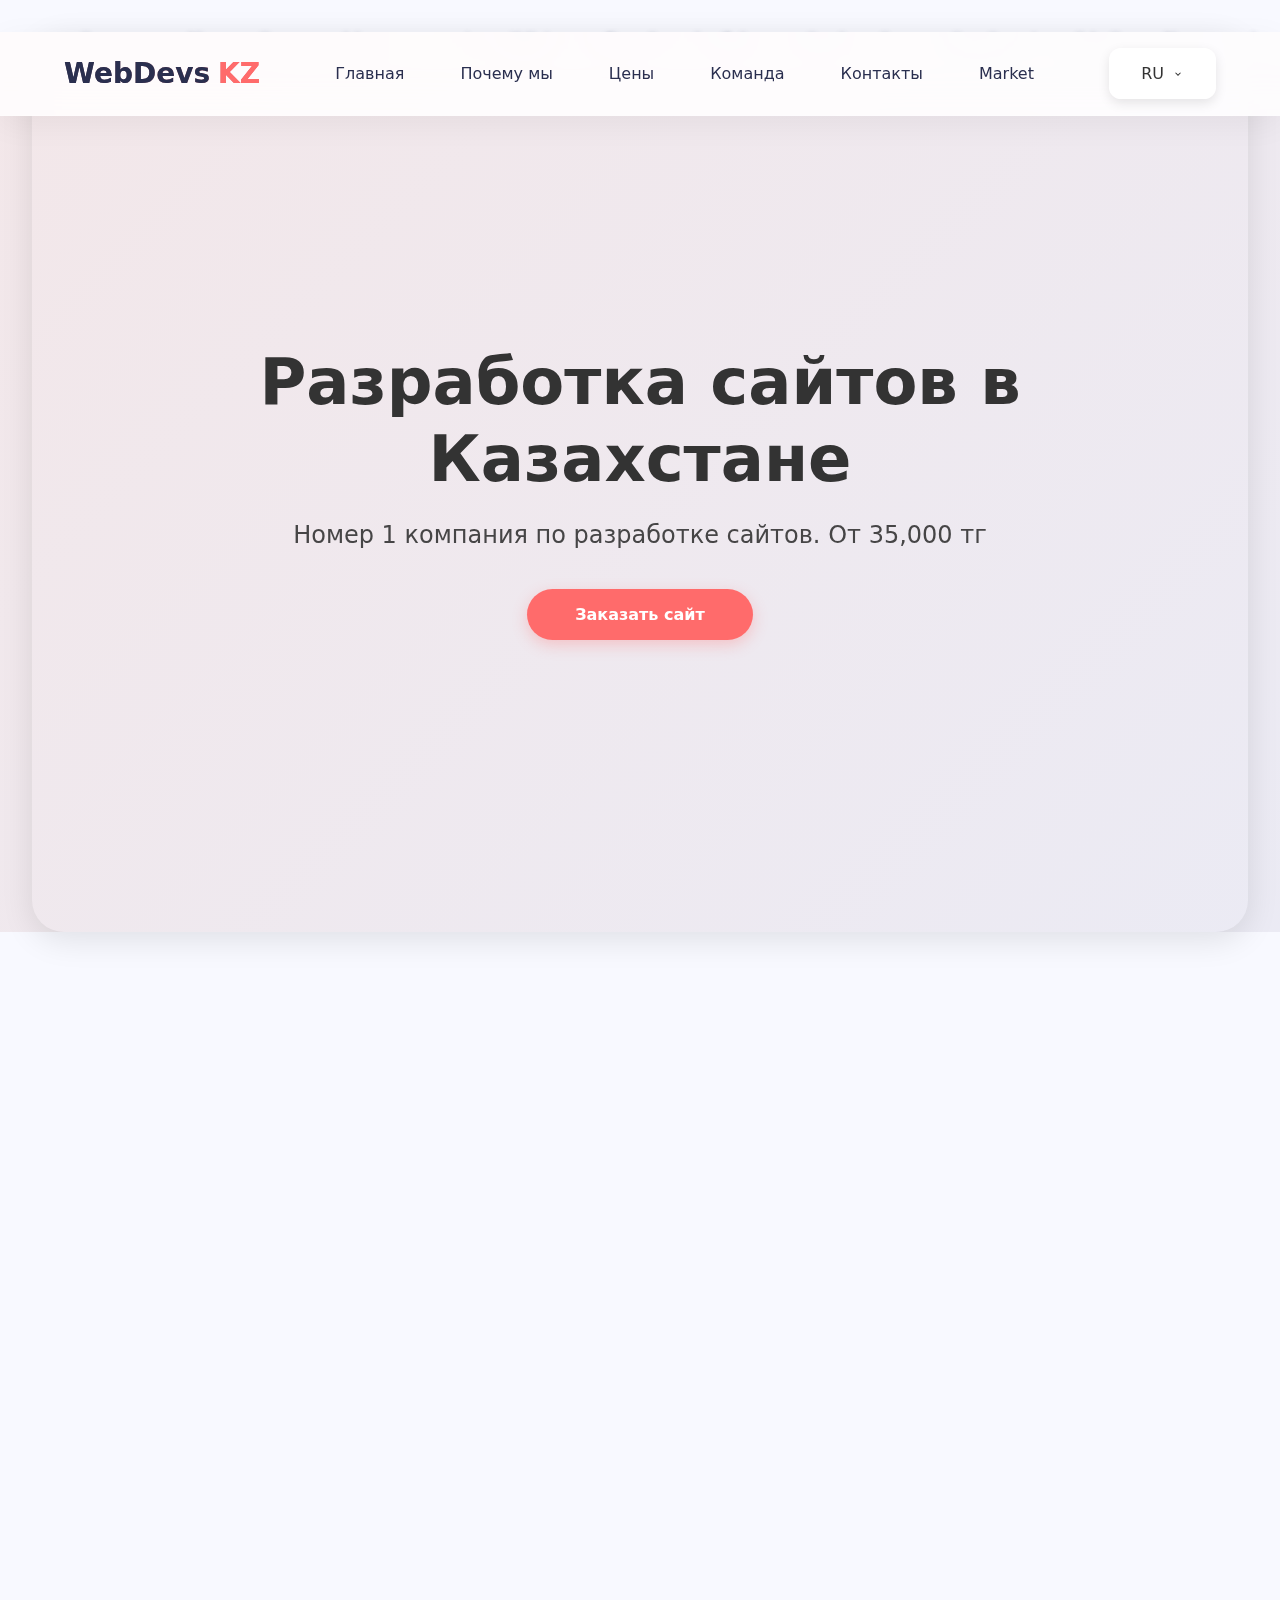
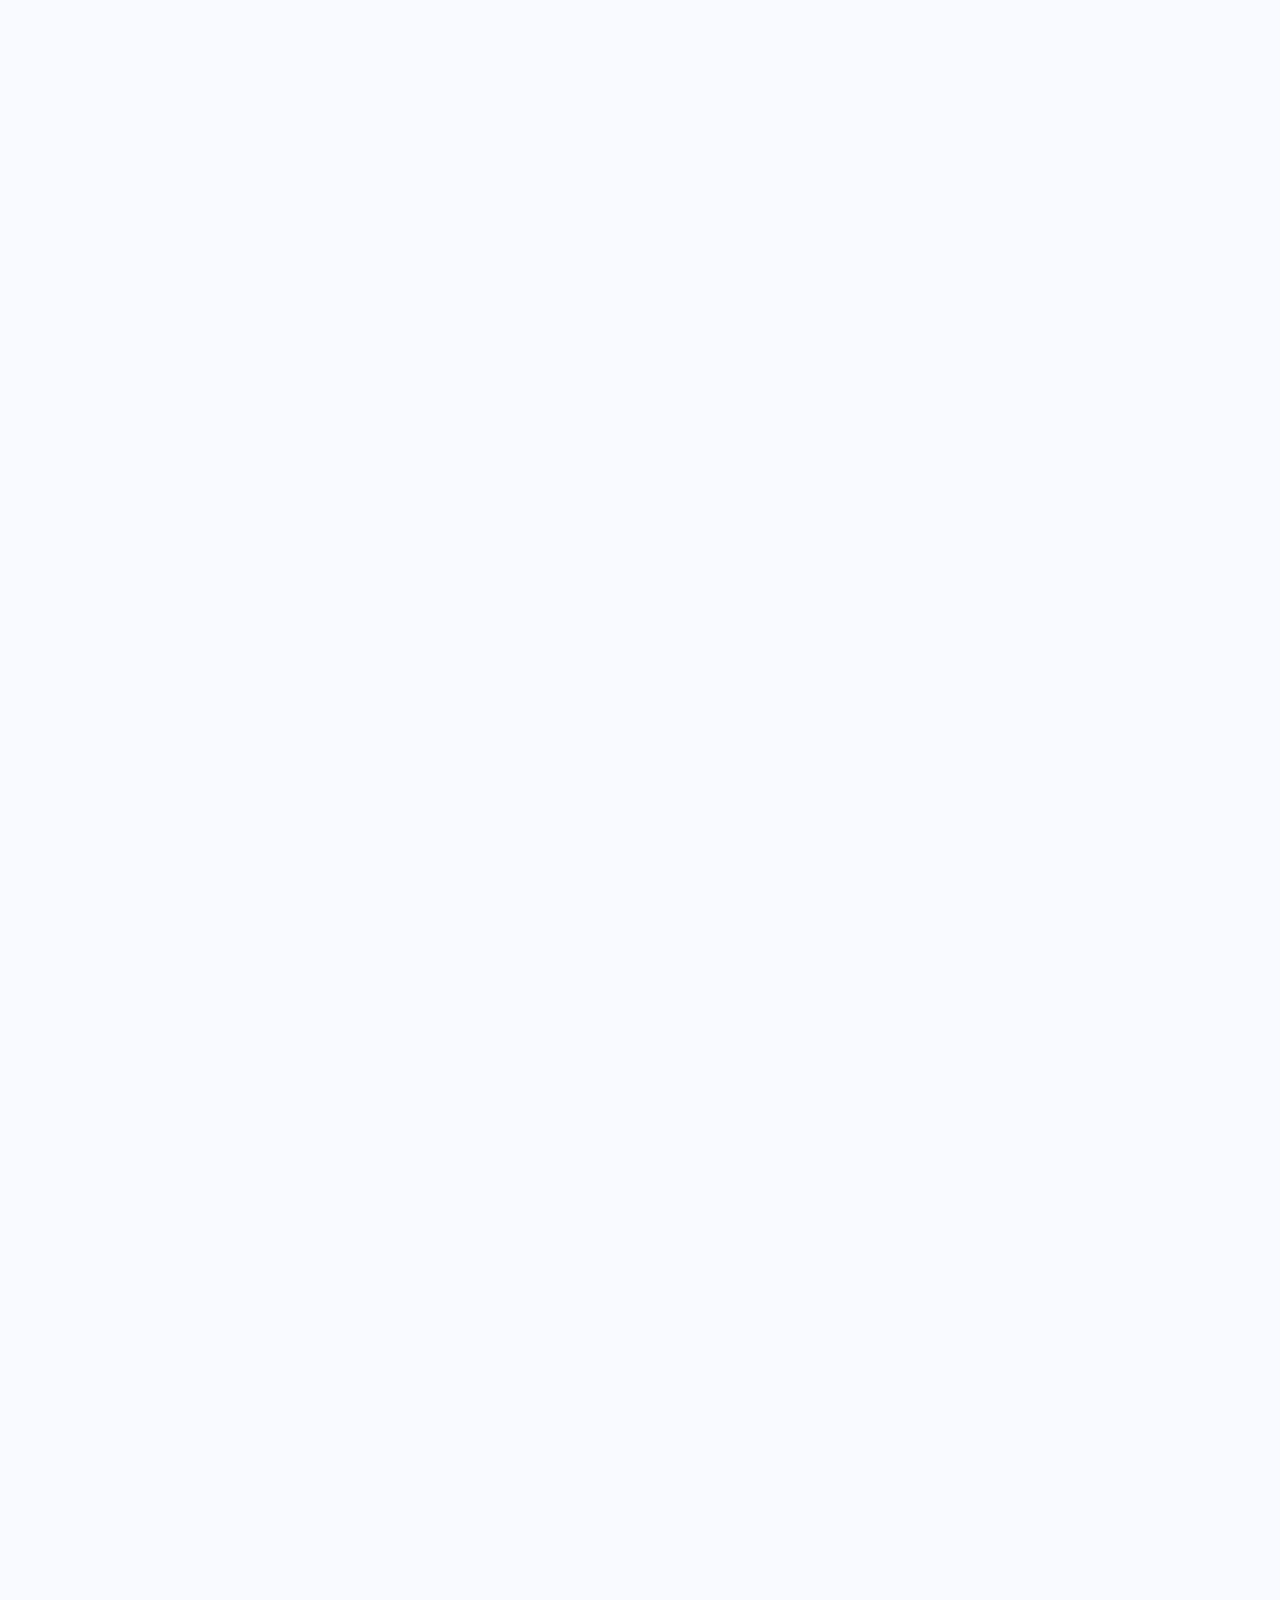
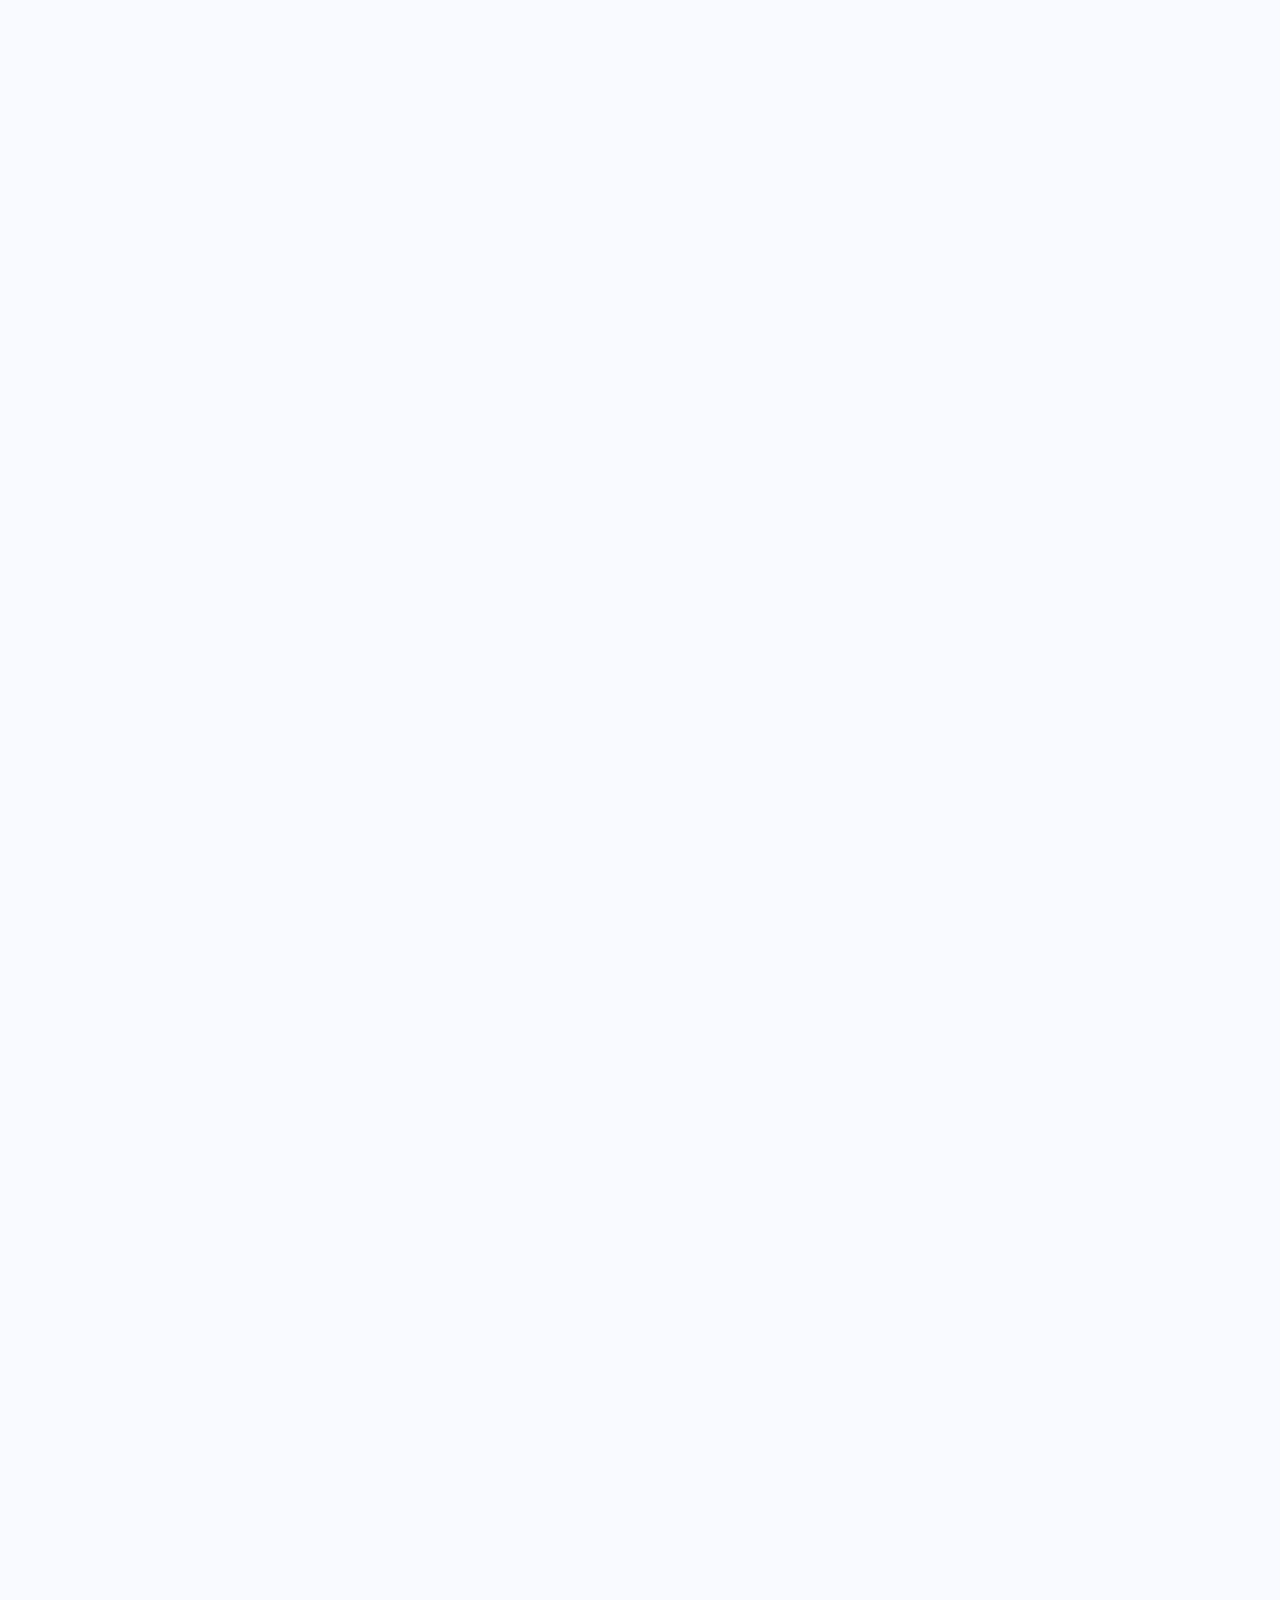
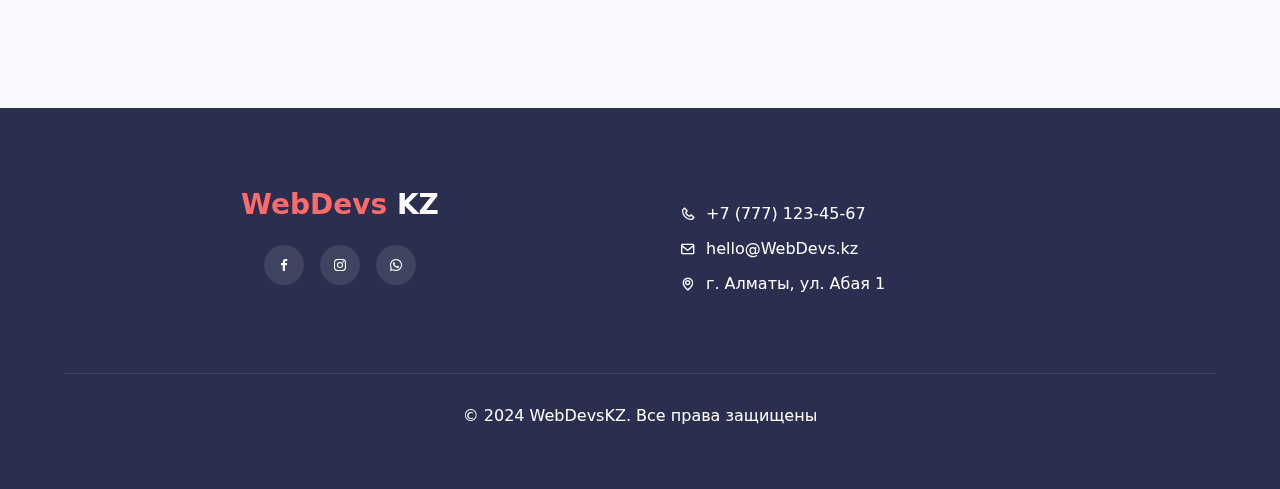
==== index.html @ 42f9b3e0 "lol" ====
<!DOCTYPE html>
<html lang="ru" data-lang="ru">
<head>
    <meta charset="UTF-8">
    <meta name="viewport" content="width=device-width, initial-scale=1.0">
    <title>WebDevs KZ - Professional Website Development</title>
    <link rel="stylesheet" href="https://unpkg.com/swiper@8/swiper-bundle.min.css">
    <link href="https://unpkg.com/boxicons@2.1.4/css/boxicons.min.css" rel="stylesheet">
    <link rel="stylesheet" href="style.css">
</head>

<body>
    <div class="gradient-bg"></div>
    <div class="particles"></div>

    <header class="header">
        <div class="logo">WebDevs<span>KZ</span></div>
        <nav class="nav">
            <a href="#main" data-translate="nav.home">Главная</a>
            <a href="#why" data-translate="nav.why">Почему мы</a>
            <a href="#prices" data-translate="nav.prices">Цены</a>
            <a href="#team" data-translate="nav.team">Команда</a>
            <a href="#contacts" data-translate="nav.contacts">Контакты</a>
            <a href="market.html" data-translate="nav.contacts">Market</a>
        </nav>
       <div class="lang-switcher">
    <div class="lang-current">
        <span>RU</span>
        <i class='bx bx-chevron-down'></i>
    </div>
    <div class="lang-options">
        <div class="lang-option" data-lang="ru">Русский</div>
        <div class="lang-option" data-lang="kz">Қазақша</div>
        <div class="lang-option" data-lang="en">English</div>
    </div>
</div>
        
        <button class="menu-toggle">
            <span></span>
            <span></span>
            <span></span>
        </button>
    </header>

    <section class="hero" id="main">
        <div class="hero-content">
            <h1 class="hero-title" data-translate="hero.title">Разработка сайтов в Казахстане</h1>
            <p class="hero-subtitle" data-translate="hero.subtitle">Номер 1 компания по разработке сайтов. От 35,000 тг</p>
            <a href="#form" class="cta-button" data-translate="hero.cta">Заказать сайт</a>
        </div>
    </section>

    <section id="why">
        <h2 class="section-title" data-translate="why.title">Почему мы?</h2>
        <div class="benefits-grid">
            <div class="benefit-card">
                <i class='bx bx-money benefit-icon'></i>
                <h3 data-translate="why.1.title">Единовременная оплата</h3>
                <p data-translate="why.1.text">Никаких скрытых платежей</p>
            </div>
            <div class="benefit-card">
                <i class='bx bx-shield-quarter benefit-icon'></i>
                <h3 data-translate="why.2.title">Гарантия качества</h3>
                <p data-translate="why.2.text">Доводим проекты до идеала</p>
            </div>
            <div class="benefit-card">
                <i class='bx bx-support benefit-icon'></i>
                <h3 data-translate="why.3.title">Поддержка 24/7</h3>
                <p data-translate="why.3.text">Всегда на связи</p>
            </div>
            <div class="benefit-card">
                <i class='bx bx-group benefit-icon'></i>
                <h3 data-translate="why.4.title">Профессиональная команда</h3>
                <p data-translate="why.4.text">Опыт более 5 лет</p>
            </div>
        </div>
    </section>

    <section id="prices">
        <h2 class="section-title" data-translate="prices.title">Наши пакеты</h2>
        <div class="packages-grid">
            <div class="package-card">
                <h3 data-translate="prices.1.title">Лендинг</h3>
                <div class="price-tag" data-translate="prices.1.price">от 35,000 тг</div>
                <p data-translate="prices.1.desc">Стильный одностраничный сайт</p>
            </div>
            <div class="package-card">
                <h3 data-translate="prices.2.title">Интернет-магазин</h3>
                <div class="price-tag" data-translate="prices.2.price">от 50,000 тг</div>
                <p data-translate="prices.2.desc">Полный функционал для продаж</p>
            </div>
            <div class="package-card">
                <h3 data-translate="prices.3.title">Эл. пригласительные</h3>
                <div class="price-tag" data-translate="prices.3.price">от 35,000 тг</div>
                <p data-translate="prices.3.desc">Современные интерактивные решения</p>
            </div>
        </div>
    </section>

    <section id="team">
        <h2 class="section-title" data-translate="team.title">Наша команда</h2>
        <div class="team-grid">
            <div class="team-member">
                <div class="member-photo">
                    <img src="img/Ереке.jpg" alt="Team member">
                </div>
                <h3 data-translate="team.1.name">Ерасыл Аманулы</h3>
                <p data-translate="team.1.role">Lead Developer</p>
            </div>
            <div class="team-member">
                <div class="member-photo">
                    <img src="img/Арсен.jpeg" alt="Team member">
                </div>
                <h3 data-translate="team.2.name">Арсен Саден</h3>
                <p data-translate="team.2.role">UX/UI Designer</p>
            </div>
            <div class="team-member">
                <div class="member-photo">
                    <img src="img/Асеке.jpg" alt="Team member">
                </div>
                <h3 data-translate="team.3.name">Асаналихан Мамыров</h3>
                <p data-translate="team.3.role">Project Manager</p>
            </div>
        </div>
    </section>

    <section id="process">
        <h2 class="section-title" data-translate="process.title">Как мы работаем</h2>
        <div class="process-steps">
            <div class="step-card">
                <div class="step-number">1</div>
                <h3 data-translate="process.1.title">Заявка</h3>
                <p data-translate="process.1.text">Оставьте заявку на сайте</p>
            </div>
            <div class="step-card">
                <div class="step-number">2</div>
                <h3 data-translate="process.2.title">Обсуждение</h3>
                <p data-translate="process.2.text">Персонализированный подход</p>
            </div>
            <div class="step-card">
                <div class="step-number">3</div>
                <h3 data-translate="process.3.title">Разработка</h3>
                <p data-translate="process.3.text">Создание сайта под ключ</p>
            </div>
            <div class="step-card">
                <div class="step-number">4</div>
                <h3 data-translate="process.4.title">Поддержка</h3>
                <p data-translate="process.4.text">Сопровождение проекта</p>
            </div>
        </div>
    </section>

    <section id="reviews">
        <h2 class="section-title" data-translate="reviews.title">Отзывы клиентов</h2>
        <div class="swiper reviews-slider">
            <div class="swiper-wrapper">
                <div class="swiper-slide">
                    <div class="review-card">
                        <p data-translate="reviews.1.text">Лучшие разработчики в Казахстане! Сделали сайт быстро и качественно.</p>
                        <div class="review-author">
                            <div class="review-photo"></div>
                            <div>
                                <h4 data-translate="reviews.1.name">Аслан Жумабаев</h4>
                                <p data-translate="reviews.1.company">ТОО "SmartTech"</p>
                            </div>
                        </div>
                    </div>
                </div>
                <div class="swiper-slide">
                    <div class="review-card">
                        <p data-translate="reviews.2.text">Профессиональный подход и внимание к деталям. Рекомендую!</p>
                        <div class="review-author">
                            <div class="review-photo"></div>
                            <div>
                                <h4 data-translate="reviews.2.name">Алия Каримова</h4>
                                <p data-translate="reviews.2.company">Магазин "FashionStar"</p>
                            </div>
                        </div>
                    </div>
                </div>
            </div>
            <div class="swiper-pagination"></div>
        </div>
    </section>

    <section id="form">
        <div class="contact-form">
            <h2 class="section-title" data-translate="form.title">Оставить заявку</h2>
            <form id="order-form">
                <div class="form-group">
                    <input type="text" placeholder="Имя" data-translate-placeholder="form.name" required>
                </div>
                <div class="form-group">
                    <input type="tel" placeholder="Телефон" data-translate-placeholder="form.phone" required>
                </div>
                <div class="form-group">
                    <select required data-translate-placeholder="form.service">
                        <option value="" disabled selected data-translate="form.select">Выберите услугу</option>
                        <option data-translate="prices.1.title">Лендинг</option>
                        <option data-translate="prices.2.title">Интернет-магазин</option>
                        <option data-translate="prices.3.title">Эл. пригласительные</option>
                    </select>
                </div>
                <button type="submit" class="cta-button" style="margin: 0 auto;" data-translate="form.submit">Отправить</button>
            </form>
        </div>
    </section>

    <footer id="contacts">
        <div class="footer-container">
            <div class="footer-column">
                <div class="footer-logo">
                    <span>WebDevs </span>KZ
                </div>
                <div class="footer-social">
                    <a href="#" class="social-link">
                        <i class='bx bxl-facebook'></i>
                    </a>
                    <a href="#" class="social-link">
                        <i class='bx bxl-instagram'></i>
                    </a>
                    <a href="https://wa.me/77055229366" class="social-link">
                        <i class='bx bxl-whatsapp'></i>
                    </a>
                </div>
            </div>
    
            <div class="footer-column">
                <div class="contact-info">
                    <p><i class='bx bx-phone'></i>+7 (777) 123-45-67</p>
                    <p><i class='bx bx-envelope'></i>hello@WebDevs.kz</p>
                    <p><i class='bx bx-map'></i>г. Алматы, ул. Абая 1</p>
                </div>
            </div>
    
            
        </div>
    
        <div class="footer-bottom">
            <p data-translate="footer.rights">© 2024 WebDevsKZ. Все права защищены</p>
        </div>
    </footer>

    <script src="https://unpkg.com/swiper@8/swiper-bundle.min.js"></script>
    <script src="https://cdnjs.cloudflare.com/ajax/libs/gsap/3.10.4/gsap.min.js"></script>
    <script src="script.js"></script>
</body>
</html>
---- style.css ----
:root {
    --primary: #2A2F4F;
    --accent: #FF6B6B;
    --text: #333;
    --transition: all 0.4s cubic-bezier(0.23, 1, 0.32, 1);
    --section-bg: rgba(249, 249, 255, 0.97);
    scroll-behavior: smooth;
}

* {
    box-sizing: border-box;
    margin: 0;
    padding: 0;
}

body {
    font-family: 'Inter', system-ui, -apple-system, sans-serif;
    color: var(--text);
    overflow-x: hidden;
    background: #f8f9ff;
    position: relative;
}

.gradient-bg {
    position: fixed;
    width: 100vw;
    height: 100vh;
    z-index: -2;
    background: linear-gradient(-45deg, #f3e7e9, #e3eeff, #f3e7e9);
    background-size: 400% 400%;
    animation: gradientFlow 15s ease infinite;
}

@keyframes gradientFlow {
    0% { background-position: 0% 50%; }
    50% { background-position: 100% 50%; }
    100% { background-position: 0% 50%; }
}

.particles {
    position: fixed;
    width: 100%;
    height: 100%;
    z-index: -1;
    pointer-events: none;
}

.particle {
    position: absolute;
    background: rgba(42,47,79,0.1);
    border-radius: 50%;
    animation: particleFloat linear infinite;
    filter: blur(2px);
}

@keyframes particleFloat {
    from { transform: translateY(100vh) rotate(0deg); }
    to { transform: translateY(-100vh) rotate(360deg); }
}

.header {
    position: fixed;
    width: 100%;
    padding: 1rem 5%;
    background: rgba(255, 255, 255, 0.85);
    backdrop-filter: blur(20px) saturate(180%);
    display: flex;
    justify-content: space-between;
    align-items: center;
    z-index: 1000;
    transition: all 0.4s cubic-bezier(0.16, 1, 0.3, 1);
    border-bottom: 1px solid rgba(255, 255, 255, 0.2);
    box-shadow: 0 8px 32px rgba(0, 0, 0, 0.05);
}

/* Эффект при скролле */
.header.scrolled {
    background: rgba(255, 255, 255, 0.95);
    backdrop-filter: blur(30px) saturate(200%);
    padding: 0.8rem 5%;
    box-shadow: 0 4px 20px rgba(0, 0, 0, 0.08);
}

/* Логотип с градиентом и анимацией */
.logo {
    font-size: 1.75rem;
    font-weight: 800;
    background: linear-gradient(45deg, #2A2F4F, #FF6B6B);
    -webkit-background-clip: text;
    background-clip: text;
    color: transparent;
    position: relative;
    transition: transform 0.3s ease;
}

.logo::after {
    content: '';
    position: absolute;
    bottom: -5px;
    left: 0;
    width: 0;
    height: 2px;
    background: #FF6B6B;
    transition: width 0.3s ease;
}

.logo:hover {
    transform: translateX(5px);
}

.logo:hover::after {
    width: 100%;
}

/* Навигация с современными hover-эффектами */
.nav {
    display: flex;
    gap: 2.5rem;
}

.nav a {
    color: var(--primary);
    text-decoration: none;
    position: relative;
    padding: 0.5rem 0;
    font-weight: 500;
    transition: all 0.3s cubic-bezier(0.4, 0, 0.2, 1);
}

.nav a::before {
    content: '';
    position: absolute;
    bottom: 0;
    left: 0;
    width: 0;
    height: 2px;
    background: #FF6B6B;
    transition: width 0.3s ease;
}

.nav a:hover::before {
    width: 100%;
}

.nav a:hover {
    color: #FF6B6B;
}

/* Адаптивная иконка меню */
.menu-toggle {
    display: none;
    background: none;
    border: none;
    cursor: pointer;
    padding: 12px;
    z-index: 1001;
    transition: transform 0.3s ease;
}

.menu-toggle:hover {
    transform: rotate(90deg);
}

.menu-toggle span {
    display: block;
    width: 28px;
    height: 2px;
    background: var(--primary);
    margin: 6px 0;
    transition: all 0.3s cubic-bezier(0.4, 0, 0.2, 1);
}

/* Анимация иконки при активации */
.menu-toggle.active span:nth-child(1) {
    transform: rotate(45deg) translate(6px, 6px);
    background: #FF6B6B;
}

.menu-toggle.active span:nth-child(2) {
    opacity: 0;
}

.menu-toggle.active span:nth-child(3) {
    transform: rotate(-45deg) translate(6px, -6px);
    background: #FF6B6B;
}

/* Языковой переключатель */
.lang-switcher {
    position: relative;
    background: rgba(255, 255, 255, 0.9);
    border-radius: 16px;
    padding: 8px;
    box-shadow: 0 4px 12px rgba(0, 0, 0, 0.08);
    transition: all 0.3s ease;
}

.lang-switcher:hover {
    box-shadow: 0 6px 16px rgba(0, 0, 0, 0.12);
    transform: translateY(-2px);
}
.logo {
    font-size: 1.75rem;
    font-weight: 800;
    color: var(--primary);
    display: flex;
    align-items: center;
    gap: 0.5rem;
}

.logo span { color: var(--accent); }

.nav {
    display: flex;
    gap: 2.5rem;
    transition: var(--transition);
}

.nav a {
    color: var(--primary);
    text-decoration: none;
    transition: var(--transition);
    font-weight: 500;
    position: relative;
    padding: 0.5rem;
}

.nav a::after {
    content: '';
    position: absolute;
    bottom: 0;
    left: 0;
    width: 0;
    height: 2px;
    background: var(--accent);
    transition: var(--transition);
}

.nav a:hover::after { width: 100%; }

.lang-switcher {
    display: flex;
    gap: 0.25rem;
    background: rgba(255,255,255,0.9);
    padding: 0.25rem;
    border-radius: 12px;
    box-shadow: 0 4px 12px rgba(0,0,0,0.1);
}

.lang-btn {
    padding: 0.75rem 1.25rem;
    border: none;
    border-radius: 8px;
    background: none;
    cursor: pointer;
    transition: var(--transition);
    font-weight: 500;
    color: var(--primary);
    position: relative;
    overflow: hidden;
}

.lang-btn::before {
    content: '';
    position: absolute;
    top: 0;
    left: -100%;
    width: 100%;
    height: 100%;
    background: linear-gradient(90deg, 
        transparent, 
        rgba(42,47,79,0.1), 
        transparent);
    transition: 0.5s;
}

.lang-btn:hover::before {
    left: 100%;
}

.lang-btn.active {
    background: var(--primary);
    color: white;
    box-shadow: 0 4px 12px rgba(42,47,79,0.2);
}

.menu-toggle {
    display: none;
    background: none;
    border: none;
    cursor: pointer;
    padding: 10px;
    z-index: 1001;
}

.menu-toggle span {
    display: block;
    width: 25px;
    height: 2px;
    background: var(--primary);
    margin: 5px 0;
    transition: var(--transition);
    transform-origin: left center;
}

.menu-toggle.active span:nth-child(1) {
    transform: rotate(45deg) translate(2px, -1px);
}

.menu-toggle.active span:nth-child(2) {
    opacity: 0;
}

.menu-toggle.active span:nth-child(3) {
    transform: rotate(-45deg) translate(1px, 0);
}

.hero {
    height: 100vh;
    display: flex;
    align-items: center;
    justify-content: center;
    padding-top: 120px;
    position: relative;
}

.hero-content {
    text-align: center;
    max-width: 900px;
    padding: 0 2rem;
    z-index: 1;
}

.hero-title {
    font-size: 4rem;
    margin-bottom: 1.5rem;
    line-height: 1.2;
    animation: textFloat 3s ease-in-out infinite;
}

@keyframes textFloat {
    0%, 100% { transform: translateY(0); }
    50% { transform: translateY(-10px); }
}

.hero-subtitle {
    font-size: 1.5rem;
    margin-bottom: 2.5rem;
    opacity: 0.9;
}

.cta-button {
    background: var(--accent);
    color: white;
    padding: 1rem 3rem;
    border-radius: 50px;
    text-decoration: none;
    display: inline-block;
    transition: var(--transition);
    font-weight: 600;
    box-shadow: 0 5px 15px rgba(255,107,107,0.3);
    position: relative;
    overflow: hidden;
}

.cta-button::before {
    content: '';
    position: absolute;
    top: 0;
    left: -100%;
    width: 100%;
    height: 100%;
    background: linear-gradient(120deg,
        transparent,
        rgba(255,255,255,0.3),
        transparent);
    transition: 0.5s;
}

.cta-button:hover::before {
    left: 100%;
}

section {
    padding: 6rem 5%;
    margin: 2rem;
    border-radius: 2rem;
    box-shadow: 0 8px 32px rgba(0,0,0,0.1);
    opacity: 0;
    transform: translateY(50px);
    transition: 1s;
}

section.visible {
    opacity: 1;
    transform: translateY(0);
}

.section-title {
    text-align: center;
    font-size: 2.75rem;
    margin-bottom: 4rem;
    color: var(--primary);
    position: relative;
}

.section-title::after {
    content: '';
    position: absolute;
    bottom: -1rem;
    left: 50%;
    transform: translateX(-50%);
    width: 60px;
    height: 3px;
    background: var(--accent);
}

.benefits-grid {
    display: grid;
    grid-template-columns: repeat(auto-fit, minmax(280px, 1fr));
    gap: 2.5rem;
}

.benefit-card {
    text-align: center;
    padding: 2.5rem;
    border-radius: 1.5rem;
    background: #fff;
    box-shadow: 0 10px 30px rgba(0,0,0,0.05);
    transition: var(--transition);
}

.benefit-card:hover {
    transform: translateY(-10px);
    box-shadow: 0 15px 40px rgba(0,0,0,0.1);
}

.benefit-icon {
    font-size: 3rem;
    color: var(--accent);
    margin-bottom: 1.5rem;
}

.packages-grid {
    display: grid;
    grid-template-columns: repeat(auto-fit, minmax(300px, 1fr));
    gap: 2.5rem;
}

.package-card {
    background: #fff;
    padding: 2.5rem;
    border-radius: 1.5rem;
    box-shadow: 0 10px 30px rgba(0,0,0,0.05);
    transition: var(--transition);
    text-align: center;
}

.package-card:hover { 
    transform: translateY(-10px);
    box-shadow: 0 15px 40px rgba(0,0,0,0.1);
}

.price-tag {
    font-size: 2rem;
    color: var(--accent);
    margin: 1rem 0;
    font-weight: 700;
}

.team-grid {
    display: grid;
    grid-template-columns: repeat(auto-fit, minmax(250px, 1fr));
    gap: 3rem;
}

.team-member {
    text-align: center;
    background: #fff;
    padding: 2rem;
    border-radius: 1.5rem;
    box-shadow: 0 10px 30px rgba(0,0,0,0.05);
    transition: var(--transition);
}

.team-member:hover {
    transform: translateY(-5px);
}

.member-photo {
    width: 160px;
    height: 160px;
    border-radius: 50%;
    background: #eee;
    margin: 0 auto 1.5rem;
    overflow: hidden;
    position: relative;
}

.member-photo img {
    width: 100%;
    height: 100%;
    object-fit: cover;
    transition: var(--transition);
}

.member-photo:hover img {
    transform: scale(1.1);
}

.process-steps {
    display: flex;
    justify-content: center;
    gap: 4rem;
    flex-wrap: wrap;
}

.step-card {
    text-align: center;
    max-width: 220px;
    padding: 2rem;
    position: relative;
}

.step-number {
    width: 50px;
    height: 50px;
    background: var(--accent);
    color: white;
    border-radius: 50%;
    display: flex;
    align-items: center;
    justify-content: center;
    font-weight: 700;
    margin: 0 auto 1.5rem;
    transition: var(--transition);
}

.step-card:hover .step-number {
    transform: rotate(360deg) scale(1.1);
}

.reviews-slider {
    padding: 2rem 0 4rem;
}

.review-card {
    background: #fff;
    padding: 2.5rem;
    border-radius: 1.5rem;
    box-shadow: 0 10px 30px rgba(0,0,0,0.05);
    margin: 1rem;
    position: relative;
}

.review-author {
    display: flex;
    align-items: center;
    margin-top: 1.5rem;
}

.review-photo {
    width: 50px;
    height: 50px;
    border-radius: 50%;
    margin-right: 1rem;
}

.contact-form {
    max-width: 700px;
    margin: 0 auto;
    background: #fff;
    padding: 3rem;
    border-radius: 1.5rem;
    box-shadow: 0 10px 30px rgba(0,0,0,0.05);
}

.form-group { 
    margin-bottom: 2rem;
    position: relative;
}

input, select {
    width: 100%;
    padding: 1rem;
    border: 2px solid #eee;
    border-radius: 12px;
    transition: var(--transition);
    background: rgba(255,255,255,0.9);
}

input:focus, select:focus {
    border-color: var(--accent);
    outline: none;
    box-shadow: 0 0 10px rgba(255,107,107,0.2);
}

footer {
    background: var(--primary);
    color: white;
    padding: 4rem 5%;
    text-align: center;
}

.footer-content {
    max-width: 1200px;
    margin: 0 auto;
    display: grid;
    grid-template-columns: repeat(auto-fit, minmax(250px, 1fr));
    gap: 2rem;
}

.social-links {
    display: flex;
    justify-content: center;
    gap: 1.5rem;
    margin: 2rem 0;
}

.social-links a {
    color: white;
    font-size: 1.5rem;
    transition: var(--transition);
    padding: 0.5rem;
    border-radius: 50%;
    width: 40px;
    height: 40px;
    display: flex;
    align-items: center;
    justify-content: center;
}

.social-links a:hover {
    background: rgba(255,255,255,0.1);
    transform: translateY(-3px);
}

@media (max-width: 992px) {
    .nav {
        position: fixed;
        top: 70px;
        right: -100%;
        width: 100%;
        max-width: 300px;
        height: calc(100vh - 70px);
        background: rgba(255,255,255,0.98);
        backdrop-filter: blur(10px);
        flex-direction: column;
        padding: 2rem;
        box-shadow: -5px 0 15px rgba(0,0,0,0.1);
        overflow-y: auto;
    }

    .nav.active { right: 0; }

    .nav a {
        padding: 1rem;
        border-radius: 8px;
    }

    .nav a:hover { background: rgba(42,47,79,0.05); }

    .menu-toggle { display: block; }

    .lang-switcher {
        margin-left: auto;
        margin-right: 15px;
    }
}

@media (max-width: 768px) {
    .hero-title { font-size: 2.5rem; }
    .section-title { font-size: 2rem; }
    section {
        margin: 1rem;
        padding: 4rem 5%;
    }
}

@media (max-width: 576px) {
    .hero-title { font-size: 2rem; }
    .hero-subtitle { font-size: 1.1rem; }
    .cta-button { padding: 0.8rem 2rem; }
    .section-title { font-size: 1.75rem; }
    .benefits-grid,
    .packages-grid,
    .team-grid { grid-template-columns: 1fr; }
}
/* Языковой переключатель */
.lang-switcher {
position: relative;
cursor: pointer;
background: rgba(255,255,255,0.9);
border-radius: 15px;
padding: 8px 15px;
transition: var(--transition);
}

.lang-current {
display: flex;
align-items: center;
gap: 8px;
}

.lang-current img {
width: 24px;
height: 16px;
border-radius: 3px;
}

.lang-options {
position: absolute;
top: 120%;
right: 0;
background: white;
border-radius: 12px;
box-shadow: 0 8px 25px rgba(0,0,0,0.1);
opacity: 0;
visibility: hidden;
transition: var(--transition);
}

.lang-switcher:hover .lang-options {
opacity: 1;
visibility: visible;
top: 100%;
}

.lang-option {
padding: 12px 20px;
display: flex;
align-items: center;
gap: 10px;
transition: var(--transition);
}

.lang-option:hover {
background: rgba(42,47,79,0.05);
}

/* Футер */
footer {
background: var(--primary);
color: white;
padding: 4rem 5%;
margin-top: 4rem;
}

.footer-container {
max-width: 1200px;
margin: 0 auto;
display: grid;
grid-template-columns: repeat(auto-fit, minmax(250px, 1fr));
gap: 3rem;
}

.footer-column {
padding: 1rem;
}

.footer-logo {
font-size: 1.75rem;
font-weight: 700;
margin-bottom: 1.5rem;
}

.footer-logo span {
color: var(--accent);
}

.footer-social {
display: flex;
gap: 1rem;
justify-content: center;
}

.social-link {
width: 40px;
height: 40px;
border-radius: 50%;
background: rgba(255,255,255,0.1);
display: flex;
align-items: center;
justify-content: center;
transition: var(--transition);
color: white;
text-decoration: none;
}

.social-link:hover {
background: var(--accent);
transform: translateY(-3px);
}

.footer-menu {
list-style: none;
padding: 0;
}

.footer-menu li {
margin-bottom: 0.8rem;
}

.footer-menu a {
color: rgba(255,255,255,0.8);
text-decoration: none;
transition: var(--transition);
}

.footer-menu a:hover {
color: var(--accent);
padding-left: 8px;
}

.contact-info p {
display: flex;
align-items: center;
gap: 10px;
margin: 1rem 0;
}

.subscribe-form {
display: flex;
gap: 10px;
}

.subscribe-form input {
flex: 1;
padding: 12px;
border-radius: 8px;
border: none;
}

.subscribe-form button {
background: var(--accent);
color: white;
border: none;
padding: 12px 20px;
border-radius: 8px;
cursor: pointer;
transition: var(--transition);
}

.subscribe-form button:hover {
transform: translateY(-2px);
}

.footer-bottom {
text-align: center;
margin-top: 3rem;
padding-top: 2rem;
border-top: 1px solid rgba(255,255,255,0.1);
}

:root {
    --primary: #2A2F4F;
    --accent: #FF6B6B;
    --text: #333;
    --transition: all 0.4s cubic-bezier(0.23, 1, 0.32, 1);
    --section-bg: rgba(249, 249, 255, 0.97);
    scroll-behavior: smooth;
}

/* ... (previous styles remain the same) ... */

/* Обновленный языковой переключатель */
.lang-switcher {
    position: relative;
    cursor: pointer;
    background: rgba(255,255,255,0.9);
    border-radius: 12px;
    transition: var(--transition);
}

.lang-current {
    display: flex;
    align-items: center;
    gap: 8px;
    padding: 8px 16px;
}

.lang-options {
    position: absolute;
    top: 120%;
    right: 0;
    background: white;
    border-radius: 12px;
    box-shadow: 0 8px 25px rgba(0,0,0,0.1);
    opacity: 0;
    visibility: hidden;
    transition: var(--transition);
    min-width: 120px;
}

.lang-switcher:hover .lang-options {
    opacity: 1;
    visibility: visible;
    top: 100%;
}

.lang-btn {
    padding: 10px 16px;
    width: 100%;
    text-align: left;
    background: none;
    border: none;
    cursor: pointer;
    transition: var(--transition);
    display: flex;
    gap: 8px;
    color: var(--primary);
}

.lang-btn:hover {
    background: rgba(42,47,79,0.05);
}

.lang-btn.active {
    background: var(--primary);
    color: white;
}

/* Улучшенный футер */
footer {
    background: var(--primary);
    color: white;
    padding: 4rem 5%;
    margin-top: 4rem;
    position: relative;
}

.footer-container {
    max-width: 1200px;
    margin: 0 auto;
    display: grid;
    grid-template-columns: repeat(auto-fit, minmax(250px, 1fr));
    gap: 3rem;
}

.footer-column {
    padding: 1rem;
}

.footer-logo {
    font-size: 1.75rem;
    font-weight: 700;
    margin-bottom: 1.5rem;
}

.footer-logo span {
    color: var(--accent);
}

.footer-social {
    display: flex;
    gap: 1rem;
    margin-top: 1.5rem;
}

.social-link {
    width: 40px;
    height: 40px;
    border-radius: 50%;
    background: rgba(255,255,255,0.1);
    display: flex;
    align-items: center;
    justify-content: center;
    transition: var(--transition);
    color: white;
    text-decoration: none;
}

.social-link:hover {
    background: var(--accent);
    transform: translateY(-3px);
}

.contact-info p {
    display: flex;
    align-items: center;
    gap: 10px;
    margin: 1rem 0;
}

.footer-bottom {
    text-align: center;
    margin-top: 3rem;
    padding-top: 2rem;
    border-top: 1px solid rgba(255,255,255,0.1);
}

@media (max-width: 768px) {
    .footer-container {
        grid-template-columns: 1fr;
        text-align: center;
    }
    
    .footer-social {
        justify-content: center;
    }
    
    .contact-info p {
        justify-content: center;
    }
}

.lang-switcher {
    position: relative;
    cursor: pointer;
    background: rgba(255,255,255,0.9);
    border-radius: 12px;
    padding: 8px 16px;
    transition: var(--transition);
    z-index: 900;
}

.lang-current {
    display: flex;
    align-items: center;
    gap: 8px;
    font-weight: 500;
}

.lang-options {
    position: absolute;
    top: 120%;
    right: 0;
    background: white;
    border-radius: 12px;
    box-shadow: 0 8px 25px rgba(0,0,0,0.1);
    opacity: 0;
    visibility: hidden;
    transition: var(--transition);
    min-width: 140px;
    padding: 8px 0;
}

.lang-switcher:hover .lang-options {
    opacity: 1;
    visibility: visible;
    top: 100%;
}

.lang-option {
    padding: 10px 16px;
    transition: var(--transition);
    color: var(--primary);
    font-size: 14px;
}

.lang-option:hover {
    background: rgba(42,47,79,0.05);
}

.lang-option.active {
    background: var(--primary);
    color: white;
    pointer-events: none;
}

.bx-chevron-down {
    font-size: 12px;
    transition: transform 0.3s ease;
}

.lang-switcher:hover .bx-chevron-down {
    transform: rotate(180deg);
}


/* В разделе медиа-запросов */
@media (max-width: 992px) {
    .nav {
        position: fixed;
        top: 0;
        left: 0;
        right: 0;
        bottom: 0;
        width: 100%;
        height: 100vh;
        max-width: 100%;
        background: rgba(255,255,255,0.98);
        backdrop-filter: blur(20px);
        flex-direction: column;
        justify-content: center;
        align-items: center;
        padding: 2rem;
        transform: translateX(100%);
        transition: transform 0.3s cubic-bezier(0.4, 0, 0.2, 1);
        z-index: 999;
    }

    .nav.active {
        transform: translateX(0);
    }

    .nav a {
        font-size: 1.5rem;
        padding: 1rem;
        opacity: 0;
        transform: translateY(20px);
        transition: all 0.3s ease;
    }

    .nav.active a {
        opacity: 1;
        transform: translateY(0);
        transition-delay: 0.2s;
    }

    .menu-toggle {
        top: 1.5rem;
        right: 1.5rem;
        z-index: 10000;
    }
}
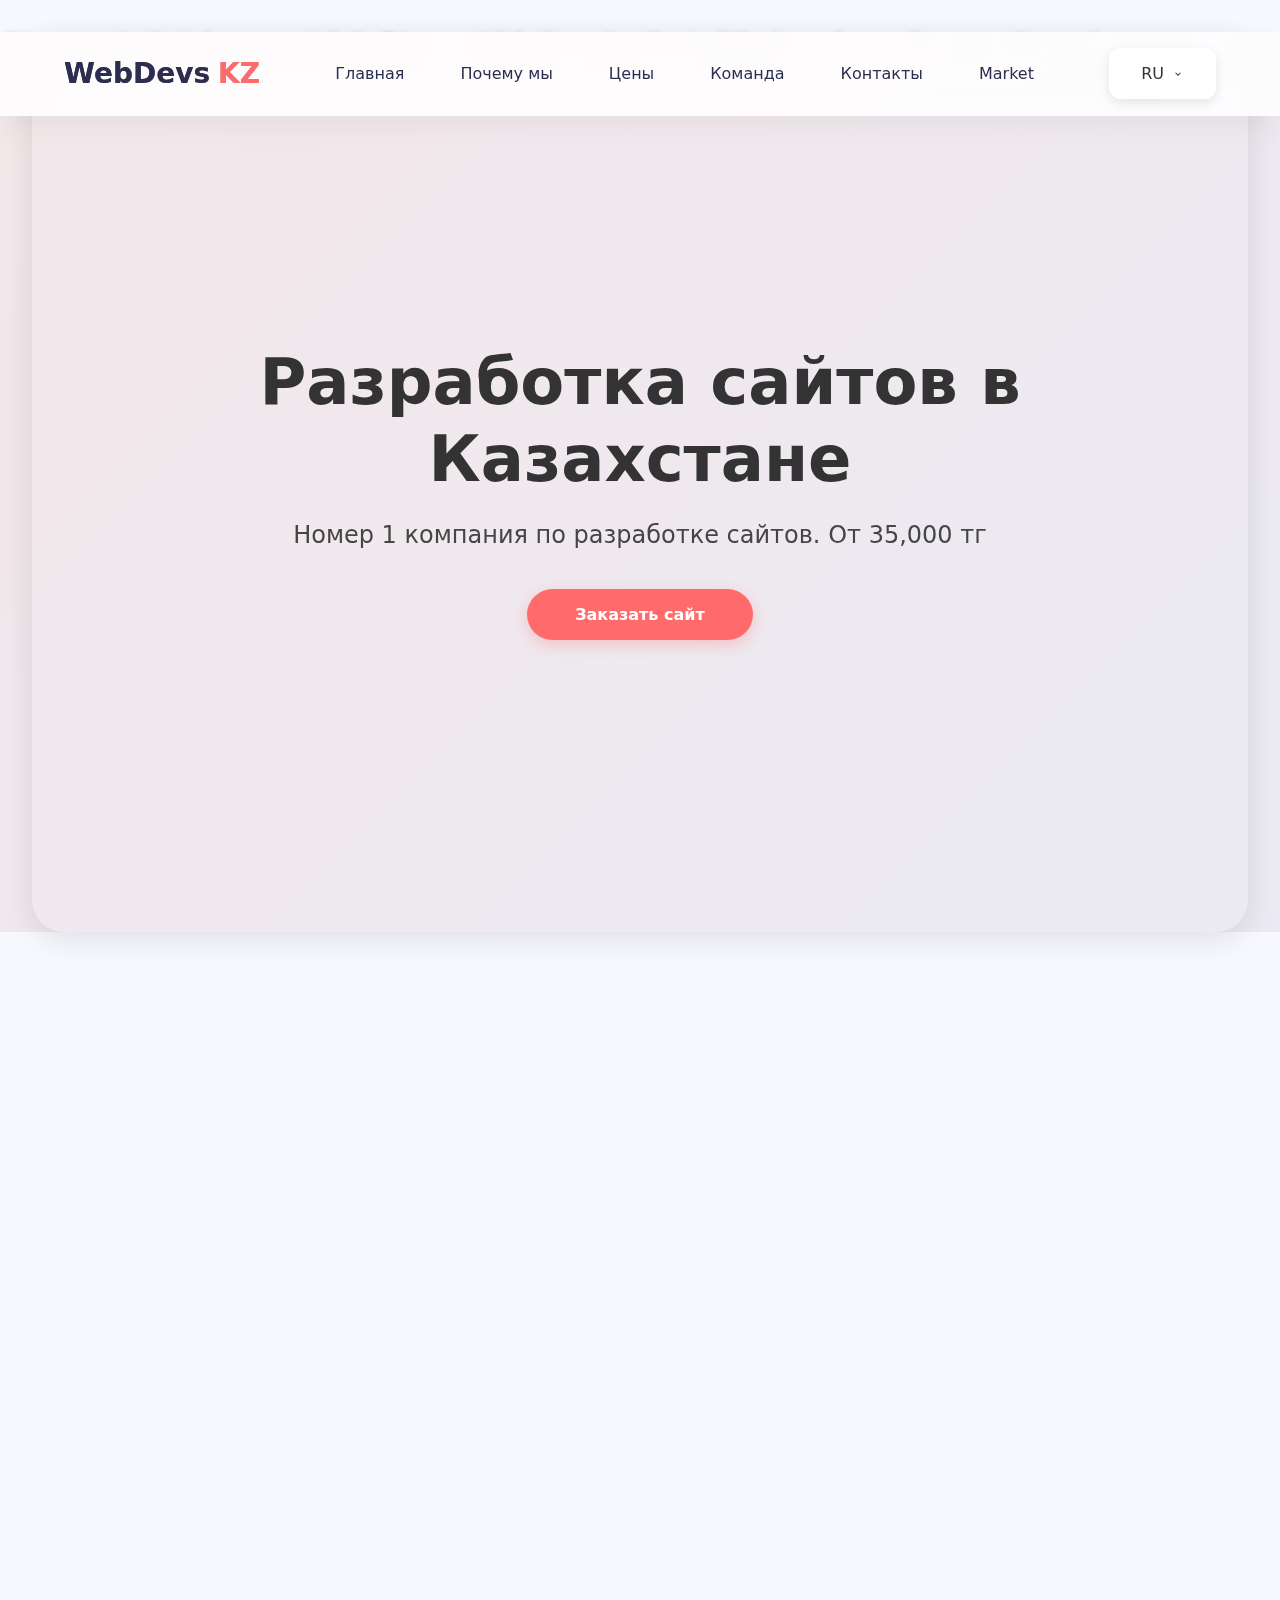
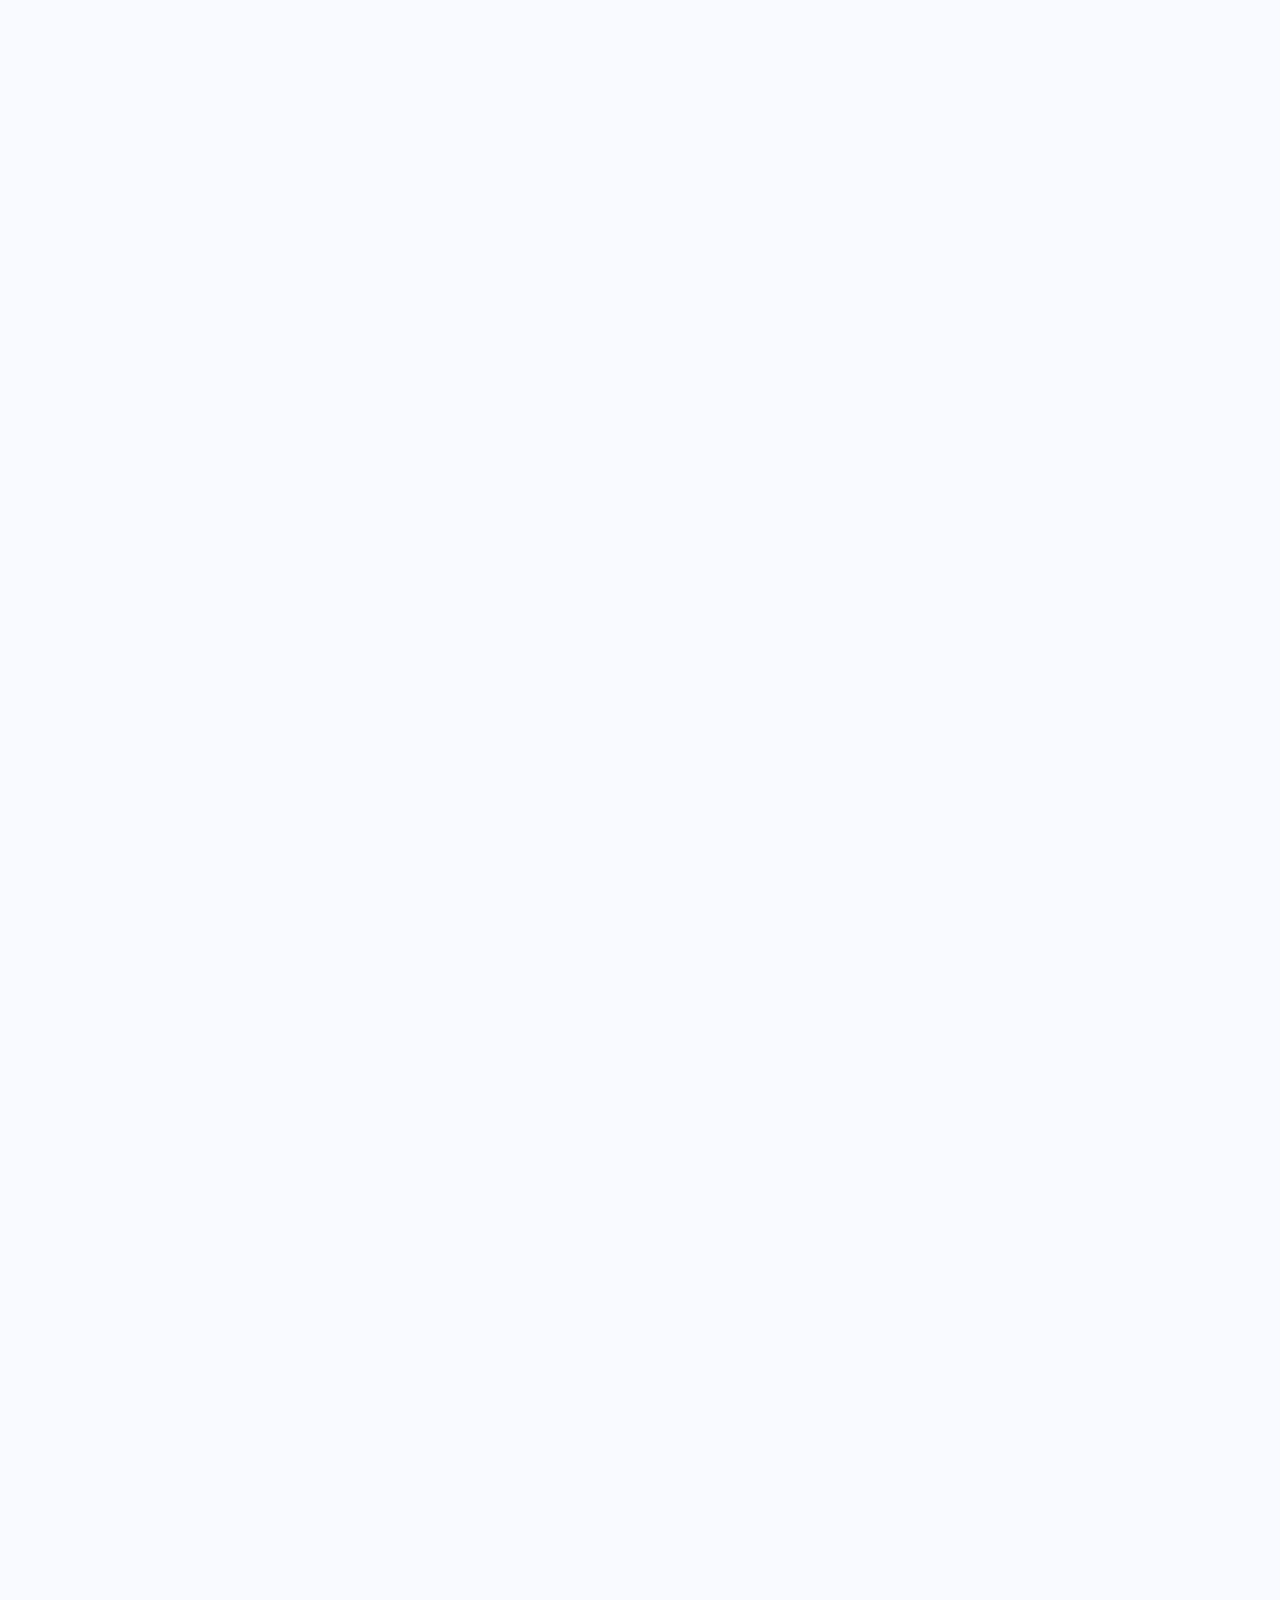
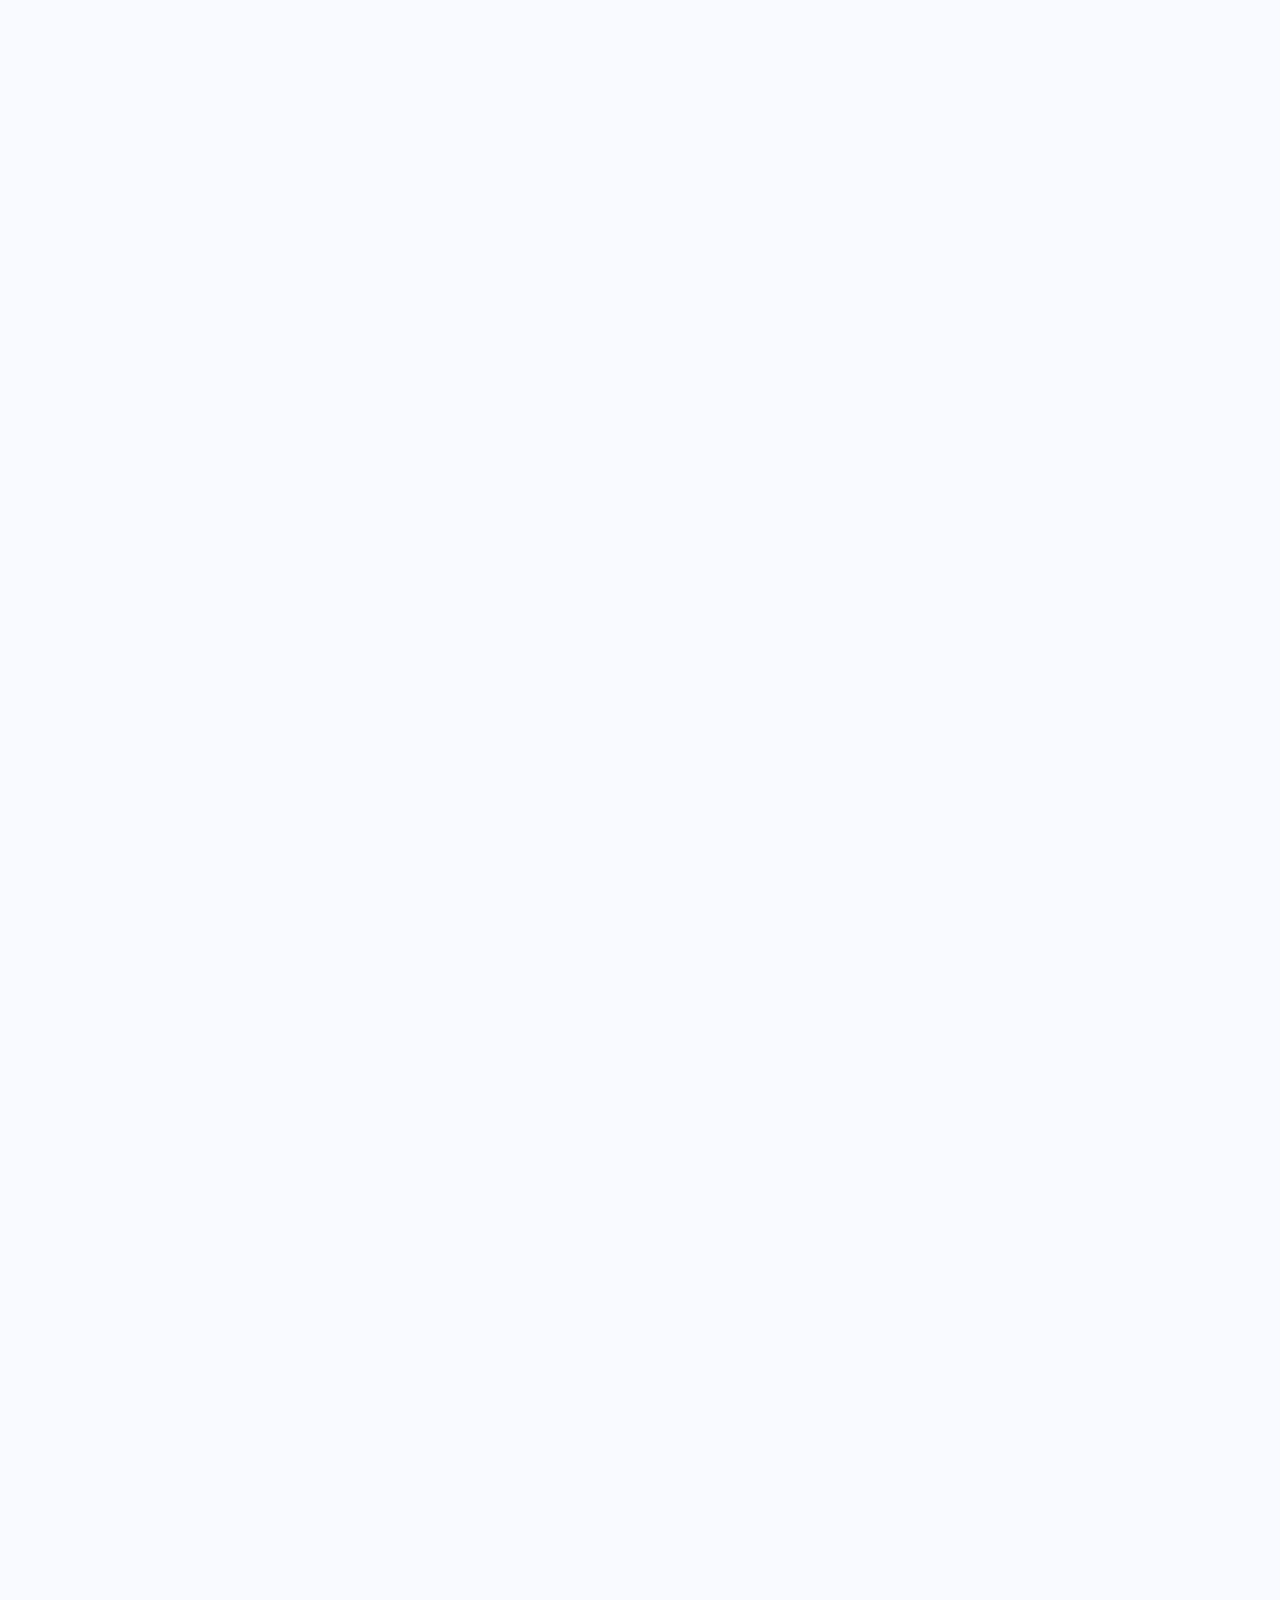
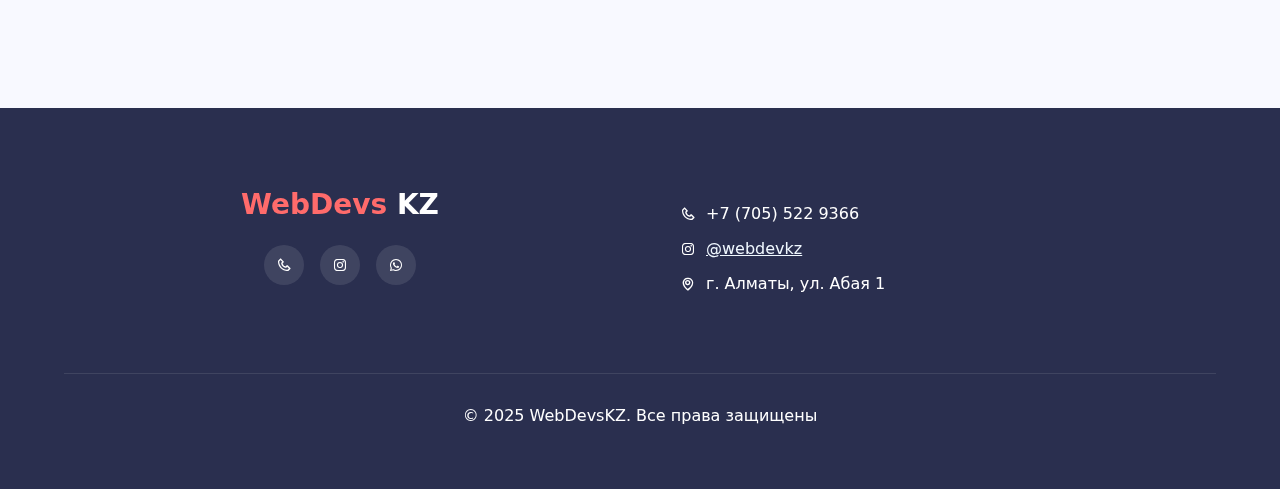
==== commit 1d883fcc: "lol" ====
--- a/index.html
+++ b/index.html
@@ -213,10 +213,10 @@
                     <span>WebDevs </span>KZ
                 </div>
                 <div class="footer-social">
-                    <a href="#" class="social-link">
-                        <i class='bx bxl-facebook'></i>
+                    <a href="https://wa.me/77055229366" class="social-link">
+                        <i class='bx bx-phone'></i>
                     </a>
-                    <a href="#" class="social-link">
+                    <a href="https://www.instagram.com/webdevkz/" class="social-link">
                         <i class='bx bxl-instagram'></i>
                     </a>
                     <a href="https://wa.me/77055229366" class="social-link">
@@ -227,8 +227,8 @@
     
             <div class="footer-column">
                 <div class="contact-info">
-                    <p><i class='bx bx-phone'></i>+7 (777) 123-45-67</p>
-                    <p><i class='bx bx-envelope'></i>hello@WebDevs.kz</p>
+                    <p><i class='bx bx-phone'></i>+7 (705) 522 9366</p>
+                    <p><i class='bx bxl-instagram'></i><a style="color: aliceblue;" href="https://www.instagram.com/webdevkz/">@webdevkz</a></p>
                     <p><i class='bx bx-map'></i>г. Алматы, ул. Абая 1</p>
                 </div>
             </div>
@@ -237,7 +237,7 @@
         </div>
     
         <div class="footer-bottom">
-            <p data-translate="footer.rights">© 2024 WebDevsKZ. Все права защищены</p>
+            <p data-translate="footer.rights">© 2025 WebDevsKZ. Все права защищены</p>
         </div>
     </footer>
 
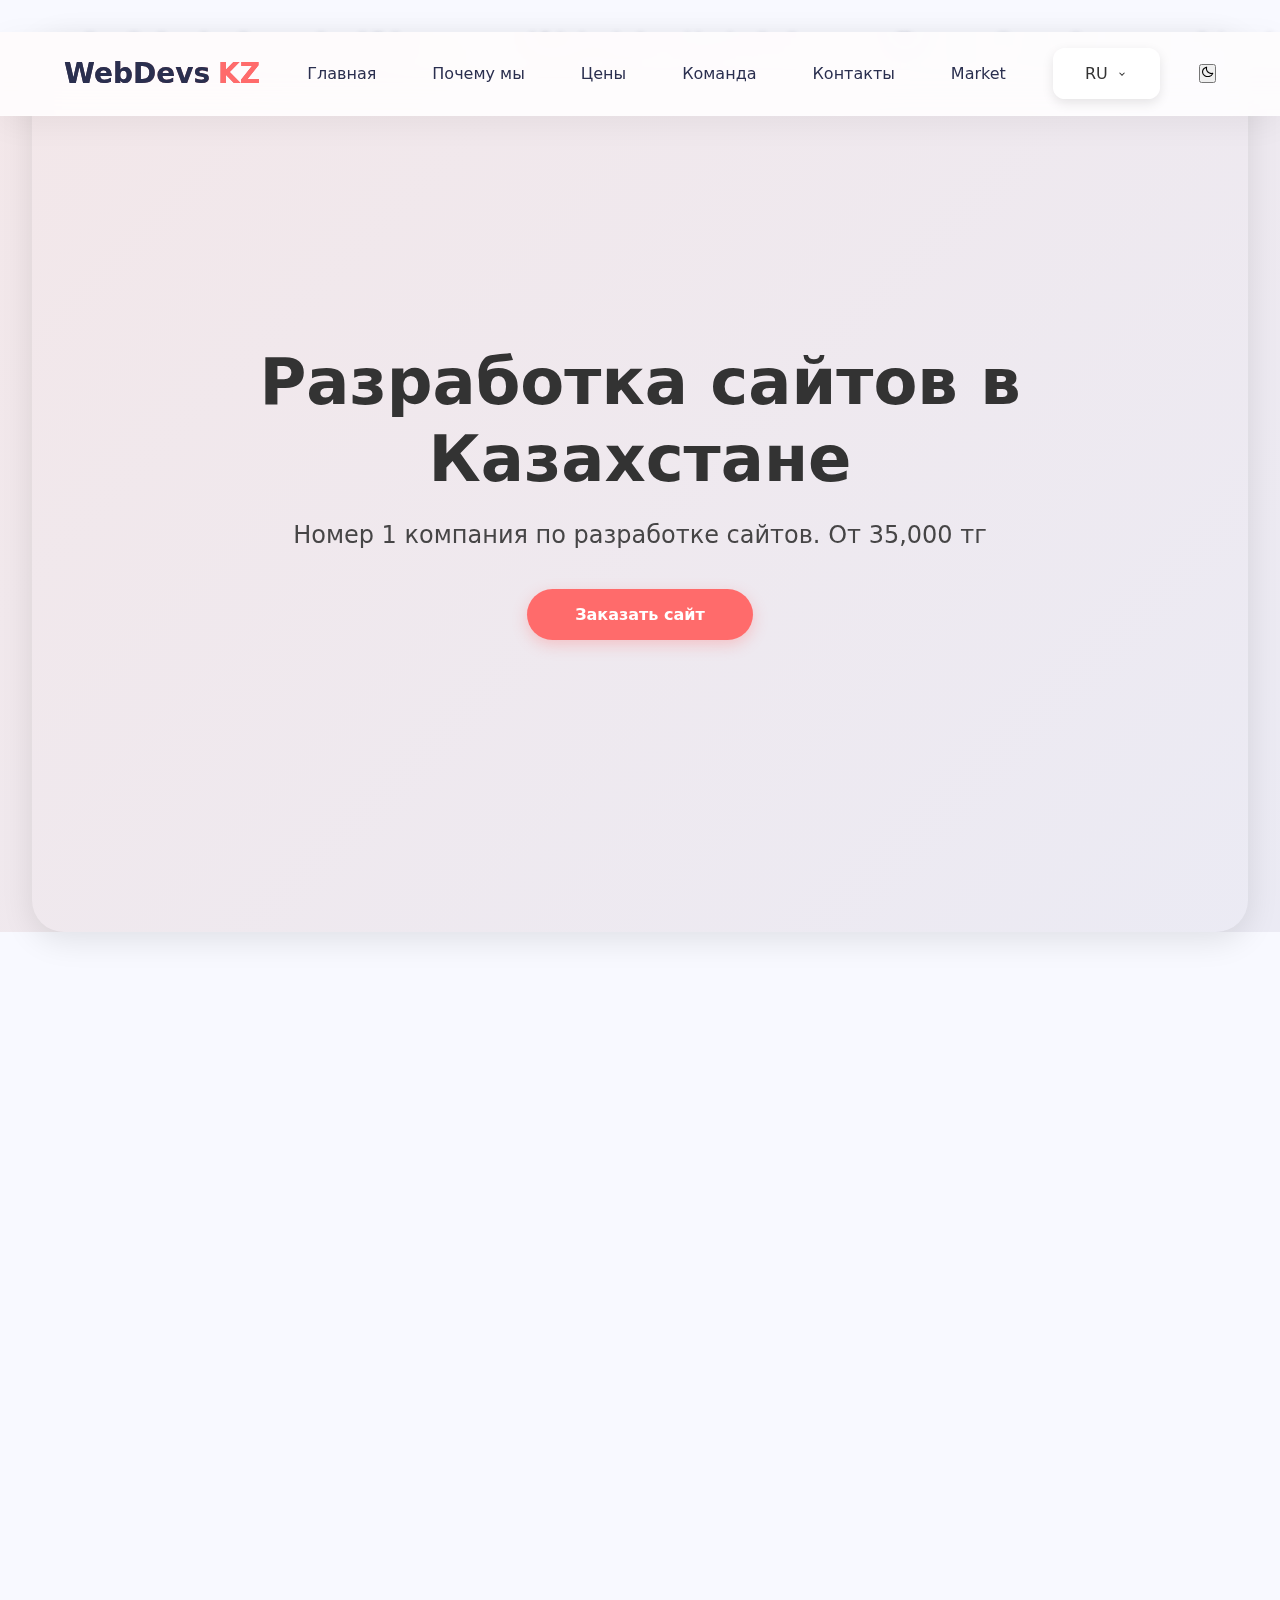
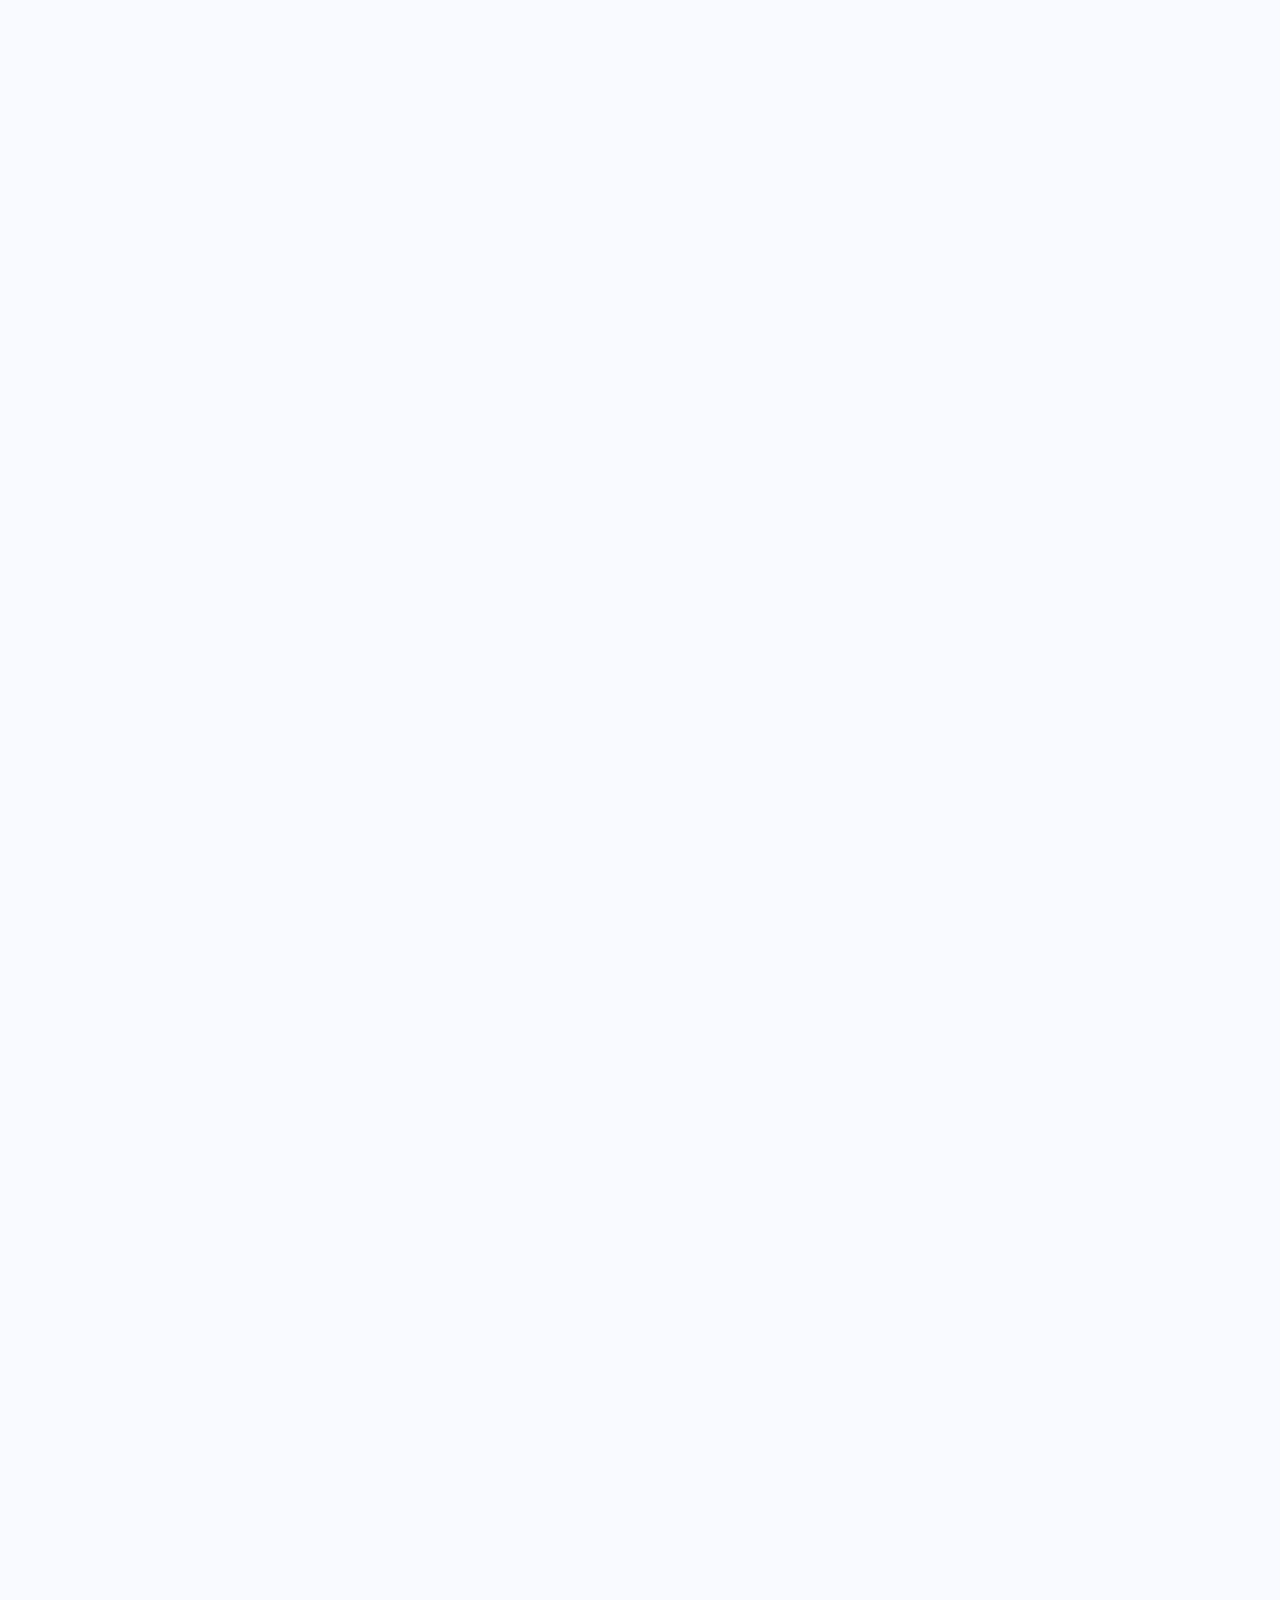
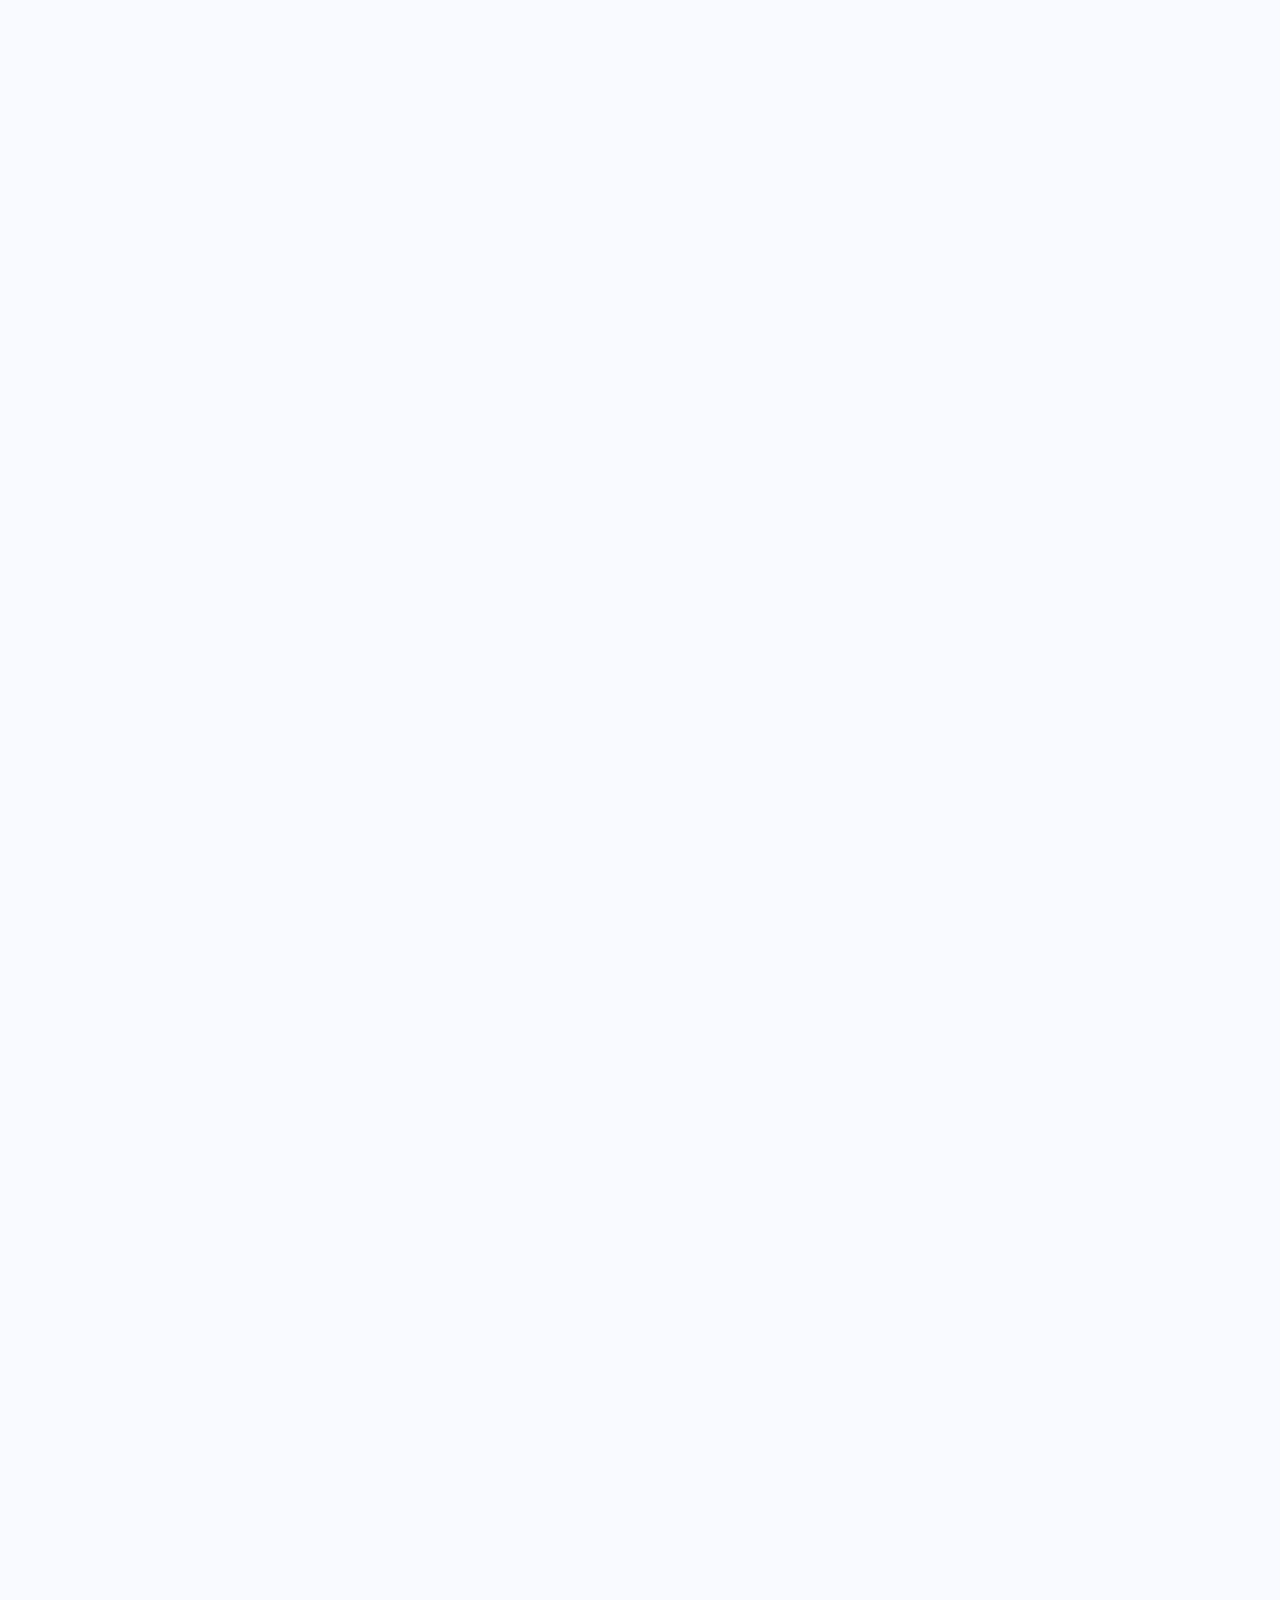
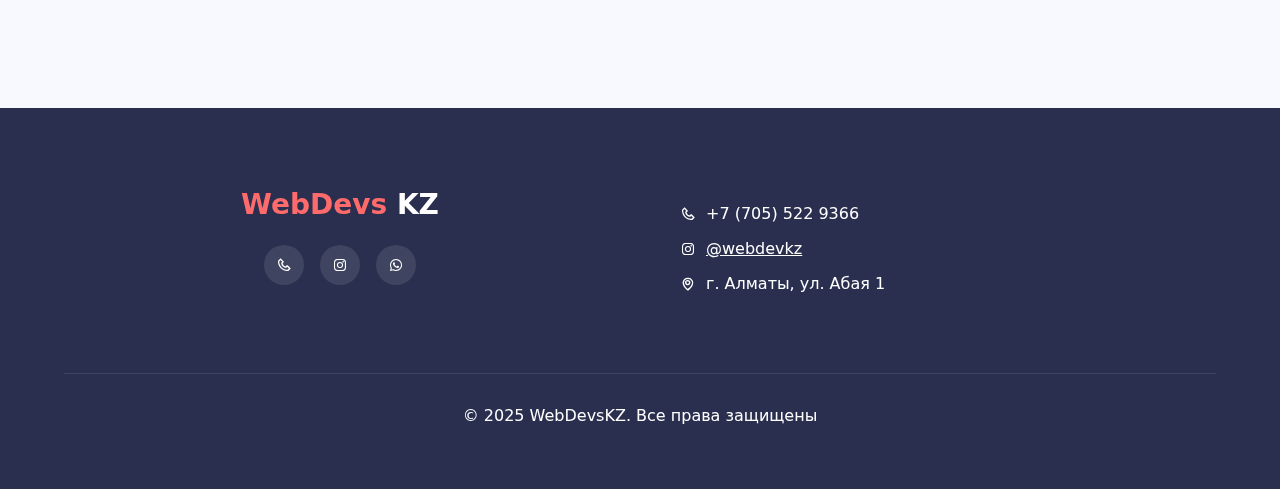
==== commit 56c7992d: "lol" ====
--- a/index.html
+++ b/index.html
@@ -1,248 +1,279 @@
 <!DOCTYPE html>
 <html lang="ru" data-lang="ru">
 <head>
-    <meta charset="UTF-8">
-    <meta name="viewport" content="width=device-width, initial-scale=1.0">
-    <title>WebDevs KZ - Professional Website Development</title>
-    <link rel="stylesheet" href="https://unpkg.com/swiper@8/swiper-bundle.min.css">
-    <link href="https://unpkg.com/boxicons@2.1.4/css/boxicons.min.css" rel="stylesheet">
-    <link rel="stylesheet" href="style.css">
+  <meta charset="UTF-8">
+  <meta name="viewport" content="width=device-width, initial-scale=1.0">
+  <title>WebDevs KZ - Professional Website Development</title>
+  <!-- Swiper CSS -->
+  <link rel="stylesheet" href="https://unpkg.com/swiper@8/swiper-bundle.min.css">
+  <!-- Boxicons -->
+  <link href="https://unpkg.com/boxicons@2.1.4/css/boxicons.min.css" rel="stylesheet">
+  <!-- Наш обновлённый CSS -->
+  <link rel="stylesheet" href="style.css">
 </head>
 
 <body>
-    <div class="gradient-bg"></div>
-    <div class="particles"></div>
-
-    <header class="header">
-        <div class="logo">WebDevs<span>KZ</span></div>
-        <nav class="nav">
-            <a href="#main" data-translate="nav.home">Главная</a>
-            <a href="#why" data-translate="nav.why">Почему мы</a>
-            <a href="#prices" data-translate="nav.prices">Цены</a>
-            <a href="#team" data-translate="nav.team">Команда</a>
-            <a href="#contacts" data-translate="nav.contacts">Контакты</a>
-            <a href="market.html" data-translate="nav.contacts">Market</a>
-        </nav>
-       <div class="lang-switcher">
-    <div class="lang-current">
+  <!-- Градиент и частицы (фон) -->
+  <div class="gradient-bg"></div>
+  <div class="particles"></div>
+
+  <!-- Шапка сайта -->
+  <header class="header">
+    <div class="logo">WebDevs<span>KZ</span></div>
+    
+    <!-- Навигация -->
+    <nav class="nav">
+      <a href="#main" data-translate="nav.home">Главная</a>
+      <a href="#why" data-translate="nav.why">Почему мы</a>
+      <a href="#prices" data-translate="nav.prices">Цены</a>
+      <a href="#team" data-translate="nav.team">Команда</a>
+      <a href="#contacts" data-translate="nav.contacts">Контакты</a>
+      <a href="market.html" data-translate="nav.contacts">Market</a>
+    </nav>
+
+    <!-- Переключатель языка -->
+    <div class="lang-switcher">
+      <div class="lang-current">
         <span>RU</span>
         <i class='bx bx-chevron-down'></i>
-    </div>
-    <div class="lang-options">
+      </div>
+      <div class="lang-options">
         <div class="lang-option" data-lang="ru">Русский</div>
         <div class="lang-option" data-lang="kz">Қазақша</div>
         <div class="lang-option" data-lang="en">English</div>
-    </div>
-</div>
-        
-        <button class="menu-toggle">
-            <span></span>
-            <span></span>
-            <span></span>
+      </div>
+    </div>
+
+    <!-- Кнопка переключения темы -->
+    <button class="theme-toggle" id="themeToggle" aria-label="Toggle Dark Mode">
+      <i class='bx bx-moon'></i> 
+    </button>
+
+    <!-- Кнопка бургер-меню (для мобильной навигации) -->
+    <button class="menu-toggle">
+      <span></span>
+      <span></span>
+      <span></span>
+    </button>
+  </header>
+
+  <!-- Герой-блок (Hero) -->
+  <section class="hero" id="main">
+    <div class="hero-content">
+      <h1 class="hero-title" data-translate="hero.title">Разработка сайтов в Казахстане</h1>
+      <p class="hero-subtitle" data-translate="hero.subtitle">Номер 1 компания по разработке сайтов. От 35,000 тг</p>
+      <a href="#form" class="cta-button" data-translate="hero.cta">Заказать сайт</a>
+    </div>
+  </section>
+
+  <!-- Почему мы -->
+  <section id="why">
+    <h2 class="section-title" data-translate="why.title">Почему мы?</h2>
+    <div class="benefits-grid">
+      <div class="benefit-card">
+        <i class='bx bx-money benefit-icon'></i>
+        <h3 data-translate="why.1.title">Единовременная оплата</h3>
+        <p data-translate="why.1.text">Никаких скрытых платежей</p>
+      </div>
+      <div class="benefit-card">
+        <i class='bx bx-shield-quarter benefit-icon'></i>
+        <h3 data-translate="why.2.title">Гарантия качества</h3>
+        <p data-translate="why.2.text">Доводим проекты до идеала</p>
+      </div>
+      <div class="benefit-card">
+        <i class='bx bx-support benefit-icon'></i>
+        <h3 data-translate="why.3.title">Поддержка 24/7</h3>
+        <p data-translate="why.3.text">Всегда на связи</p>
+      </div>
+      <div class="benefit-card">
+        <i class='bx bx-group benefit-icon'></i>
+        <h3 data-translate="why.4.title">Профессиональная команда</h3>
+        <p data-translate="why.4.text">Опыт более 5 лет</p>
+      </div>
+    </div>
+  </section>
+
+  <!-- Цены -->
+  <section id="prices">
+    <h2 class="section-title" data-translate="prices.title">Наши пакеты</h2>
+    <div class="packages-grid">
+      <div class="package-card">
+        <h3 data-translate="prices.1.title">Лендинг</h3>
+        <div class="price-tag" data-translate="prices.1.price">от 35,000 тг</div>
+        <p data-translate="prices.1.desc">Стильный одностраничный сайт</p>
+      </div>
+      <div class="package-card">
+        <h3 data-translate="prices.2.title">Интернет-магазин</h3>
+        <div class="price-tag" data-translate="prices.2.price">от 50,000 тг</div>
+        <p data-translate="prices.2.desc">Полный функционал для продаж</p>
+      </div>
+      <div class="package-card">
+        <h3 data-translate="prices.3.title">Эл. пригласительные</h3>
+        <div class="price-tag" data-translate="prices.3.price">от 35,000 тг</div>
+        <p data-translate="prices.3.desc">Современные интерактивные решения</p>
+      </div>
+    </div>
+  </section>
+
+  <!-- Наша команда -->
+  <section id="team">
+    <h2 class="section-title" data-translate="team.title">Наша команда</h2>
+    <div class="team-grid">
+      <div class="team-member">
+        <div class="member-photo">
+          <img src="img/Ереке.jpg" alt="Team member">
+        </div>
+        <h3 data-translate="team.1.name">Ерасыл Аманулы</h3>
+        <p data-translate="team.1.role">Lead Developer</p>
+      </div>
+      <div class="team-member">
+        <div class="member-photo">
+          <img src="img/Арсен.jpeg" alt="Team member">
+        </div>
+        <h3 data-translate="team.2.name">Арсен Саден</h3>
+        <p data-translate="team.2.role">UX/UI Designer</p>
+      </div>
+      <div class="team-member">
+        <div class="member-photo">
+          <img src="img/Асеке.jpg" alt="Team member">
+        </div>
+        <h3 data-translate="team.3.name">Асаналихан Мамыров</h3>
+        <p data-translate="team.3.role">Project Manager</p>
+      </div>
+    </div>
+  </section>
+
+  <!-- Процесс работы -->
+  <section id="process">
+    <h2 class="section-title" data-translate="process.title">Как мы работаем</h2>
+    <div class="process-steps">
+      <div class="step-card">
+        <div class="step-number">1</div>
+        <h3 data-translate="process.1.title">Заявка</h3>
+        <p data-translate="process.1.text">Оставьте заявку на сайте</p>
+      </div>
+      <div class="step-card">
+        <div class="step-number">2</div>
+        <h3 data-translate="process.2.title">Обсуждение</h3>
+        <p data-translate="process.2.text">Персонализированный подход</p>
+      </div>
+      <div class="step-card">
+        <div class="step-number">3</div>
+        <h3 data-translate="process.3.title">Разработка</h3>
+        <p data-translate="process.3.text">Создание сайта под ключ</p>
+      </div>
+      <div class="step-card">
+        <div class="step-number">4</div>
+        <h3 data-translate="process.4.title">Поддержка</h3>
+        <p data-translate="process.4.text">Сопровождение проекта</p>
+      </div>
+    </div>
+  </section>
+
+  <!-- Отзывы (слайдер) -->
+  <section id="reviews">
+    <h2 class="section-title" data-translate="reviews.title">Отзывы клиентов</h2>
+    <div class="swiper reviews-slider">
+      <div class="swiper-wrapper">
+        <div class="swiper-slide">
+          <div class="review-card">
+            <p data-translate="reviews.1.text">
+              Лучшие разработчики в Казахстане! Сделали сайт быстро и качественно.
+            </p>
+            <div class="review-author">
+              <div class="review-photo"></div>
+              <div>
+                <h4 data-translate="reviews.1.name">Аслан Жумабаев</h4>
+                <p data-translate="reviews.1.company">ТОО "SmartTech"</p>
+              </div>
+            </div>
+          </div>
+        </div>
+        <div class="swiper-slide">
+          <div class="review-card">
+            <p data-translate="reviews.2.text">
+              Профессиональный подход и внимание к деталям. Рекомендую!
+            </p>
+            <div class="review-author">
+              <div class="review-photo"></div>
+              <div>
+                <h4 data-translate="reviews.2.name">Алия Каримова</h4>
+                <p data-translate="reviews.2.company">Магазин "FashionStar"</p>
+              </div>
+            </div>
+          </div>
+        </div>
+      </div>
+      <div class="swiper-pagination"></div>
+    </div>
+  </section>
+
+  <!-- Форма заявки -->
+  <section id="form">
+    <div class="contact-form">
+      <h2 class="section-title" data-translate="form.title">Оставить заявку</h2>
+      <form id="order-form">
+        <div class="form-group">
+          <input type="text" placeholder="Имя" data-translate-placeholder="form.name" required>
+        </div>
+        <div class="form-group">
+          <input type="tel" placeholder="Телефон" data-translate-placeholder="form.phone" required>
+        </div>
+        <div class="form-group">
+          <select required data-translate-placeholder="form.service">
+            <option value="" disabled selected data-translate="form.select">Выберите услугу</option>
+            <option data-translate="prices.1.title">Лендинг</option>
+            <option data-translate="prices.2.title">Интернет-магазин</option>
+            <option data-translate="prices.3.title">Эл. пригласительные</option>
+          </select>
+        </div>
+        <button type="submit" class="cta-button" style="margin: 0 auto;" data-translate="form.submit">
+          Отправить
         </button>
-    </header>
-
-    <section class="hero" id="main">
-        <div class="hero-content">
-            <h1 class="hero-title" data-translate="hero.title">Разработка сайтов в Казахстане</h1>
-            <p class="hero-subtitle" data-translate="hero.subtitle">Номер 1 компания по разработке сайтов. От 35,000 тг</p>
-            <a href="#form" class="cta-button" data-translate="hero.cta">Заказать сайт</a>
-        </div>
-    </section>
-
-    <section id="why">
-        <h2 class="section-title" data-translate="why.title">Почему мы?</h2>
-        <div class="benefits-grid">
-            <div class="benefit-card">
-                <i class='bx bx-money benefit-icon'></i>
-                <h3 data-translate="why.1.title">Единовременная оплата</h3>
-                <p data-translate="why.1.text">Никаких скрытых платежей</p>
-            </div>
-            <div class="benefit-card">
-                <i class='bx bx-shield-quarter benefit-icon'></i>
-                <h3 data-translate="why.2.title">Гарантия качества</h3>
-                <p data-translate="why.2.text">Доводим проекты до идеала</p>
-            </div>
-            <div class="benefit-card">
-                <i class='bx bx-support benefit-icon'></i>
-                <h3 data-translate="why.3.title">Поддержка 24/7</h3>
-                <p data-translate="why.3.text">Всегда на связи</p>
-            </div>
-            <div class="benefit-card">
-                <i class='bx bx-group benefit-icon'></i>
-                <h3 data-translate="why.4.title">Профессиональная команда</h3>
-                <p data-translate="why.4.text">Опыт более 5 лет</p>
-            </div>
-        </div>
-    </section>
-
-    <section id="prices">
-        <h2 class="section-title" data-translate="prices.title">Наши пакеты</h2>
-        <div class="packages-grid">
-            <div class="package-card">
-                <h3 data-translate="prices.1.title">Лендинг</h3>
-                <div class="price-tag" data-translate="prices.1.price">от 35,000 тг</div>
-                <p data-translate="prices.1.desc">Стильный одностраничный сайт</p>
-            </div>
-            <div class="package-card">
-                <h3 data-translate="prices.2.title">Интернет-магазин</h3>
-                <div class="price-tag" data-translate="prices.2.price">от 50,000 тг</div>
-                <p data-translate="prices.2.desc">Полный функционал для продаж</p>
-            </div>
-            <div class="package-card">
-                <h3 data-translate="prices.3.title">Эл. пригласительные</h3>
-                <div class="price-tag" data-translate="prices.3.price">от 35,000 тг</div>
-                <p data-translate="prices.3.desc">Современные интерактивные решения</p>
-            </div>
-        </div>
-    </section>
-
-    <section id="team">
-        <h2 class="section-title" data-translate="team.title">Наша команда</h2>
-        <div class="team-grid">
-            <div class="team-member">
-                <div class="member-photo">
-                    <img src="img/Ереке.jpg" alt="Team member">
-                </div>
-                <h3 data-translate="team.1.name">Ерасыл Аманулы</h3>
-                <p data-translate="team.1.role">Lead Developer</p>
-            </div>
-            <div class="team-member">
-                <div class="member-photo">
-                    <img src="img/Арсен.jpeg" alt="Team member">
-                </div>
-                <h3 data-translate="team.2.name">Арсен Саден</h3>
-                <p data-translate="team.2.role">UX/UI Designer</p>
-            </div>
-            <div class="team-member">
-                <div class="member-photo">
-                    <img src="img/Асеке.jpg" alt="Team member">
-                </div>
-                <h3 data-translate="team.3.name">Асаналихан Мамыров</h3>
-                <p data-translate="team.3.role">Project Manager</p>
-            </div>
-        </div>
-    </section>
-
-    <section id="process">
-        <h2 class="section-title" data-translate="process.title">Как мы работаем</h2>
-        <div class="process-steps">
-            <div class="step-card">
-                <div class="step-number">1</div>
-                <h3 data-translate="process.1.title">Заявка</h3>
-                <p data-translate="process.1.text">Оставьте заявку на сайте</p>
-            </div>
-            <div class="step-card">
-                <div class="step-number">2</div>
-                <h3 data-translate="process.2.title">Обсуждение</h3>
-                <p data-translate="process.2.text">Персонализированный подход</p>
-            </div>
-            <div class="step-card">
-                <div class="step-number">3</div>
-                <h3 data-translate="process.3.title">Разработка</h3>
-                <p data-translate="process.3.text">Создание сайта под ключ</p>
-            </div>
-            <div class="step-card">
-                <div class="step-number">4</div>
-                <h3 data-translate="process.4.title">Поддержка</h3>
-                <p data-translate="process.4.text">Сопровождение проекта</p>
-            </div>
-        </div>
-    </section>
-
-    <section id="reviews">
-        <h2 class="section-title" data-translate="reviews.title">Отзывы клиентов</h2>
-        <div class="swiper reviews-slider">
-            <div class="swiper-wrapper">
-                <div class="swiper-slide">
-                    <div class="review-card">
-                        <p data-translate="reviews.1.text">Лучшие разработчики в Казахстане! Сделали сайт быстро и качественно.</p>
-                        <div class="review-author">
-                            <div class="review-photo"></div>
-                            <div>
-                                <h4 data-translate="reviews.1.name">Аслан Жумабаев</h4>
-                                <p data-translate="reviews.1.company">ТОО "SmartTech"</p>
-                            </div>
-                        </div>
-                    </div>
-                </div>
-                <div class="swiper-slide">
-                    <div class="review-card">
-                        <p data-translate="reviews.2.text">Профессиональный подход и внимание к деталям. Рекомендую!</p>
-                        <div class="review-author">
-                            <div class="review-photo"></div>
-                            <div>
-                                <h4 data-translate="reviews.2.name">Алия Каримова</h4>
-                                <p data-translate="reviews.2.company">Магазин "FashionStar"</p>
-                            </div>
-                        </div>
-                    </div>
-                </div>
-            </div>
-            <div class="swiper-pagination"></div>
-        </div>
-    </section>
-
-    <section id="form">
-        <div class="contact-form">
-            <h2 class="section-title" data-translate="form.title">Оставить заявку</h2>
-            <form id="order-form">
-                <div class="form-group">
-                    <input type="text" placeholder="Имя" data-translate-placeholder="form.name" required>
-                </div>
-                <div class="form-group">
-                    <input type="tel" placeholder="Телефон" data-translate-placeholder="form.phone" required>
-                </div>
-                <div class="form-group">
-                    <select required data-translate-placeholder="form.service">
-                        <option value="" disabled selected data-translate="form.select">Выберите услугу</option>
-                        <option data-translate="prices.1.title">Лендинг</option>
-                        <option data-translate="prices.2.title">Интернет-магазин</option>
-                        <option data-translate="prices.3.title">Эл. пригласительные</option>
-                    </select>
-                </div>
-                <button type="submit" class="cta-button" style="margin: 0 auto;" data-translate="form.submit">Отправить</button>
-            </form>
-        </div>
-    </section>
-
-    <footer id="contacts">
-        <div class="footer-container">
-            <div class="footer-column">
-                <div class="footer-logo">
-                    <span>WebDevs </span>KZ
-                </div>
-                <div class="footer-social">
-                    <a href="https://wa.me/77055229366" class="social-link">
-                        <i class='bx bx-phone'></i>
-                    </a>
-                    <a href="https://www.instagram.com/webdevkz/" class="social-link">
-                        <i class='bx bxl-instagram'></i>
-                    </a>
-                    <a href="https://wa.me/77055229366" class="social-link">
-                        <i class='bx bxl-whatsapp'></i>
-                    </a>
-                </div>
-            </div>
-    
-            <div class="footer-column">
-                <div class="contact-info">
-                    <p><i class='bx bx-phone'></i>+7 (705) 522 9366</p>
-                    <p><i class='bx bxl-instagram'></i><a style="color: aliceblue;" href="https://www.instagram.com/webdevkz/">@webdevkz</a></p>
-                    <p><i class='bx bx-map'></i>г. Алматы, ул. Абая 1</p>
-                </div>
-            </div>
-    
-            
-        </div>
-    
-        <div class="footer-bottom">
-            <p data-translate="footer.rights">© 2025 WebDevsKZ. Все права защищены</p>
-        </div>
-    </footer>
-
-    <script src="https://unpkg.com/swiper@8/swiper-bundle.min.js"></script>
-    <script src="https://cdnjs.cloudflare.com/ajax/libs/gsap/3.10.4/gsap.min.js"></script>
-    <script src="script.js"></script>
+      </form>
+    </div>
+  </section>
+
+  <!-- Подвал (Контакты) -->
+  <footer id="contacts">
+    <div class="footer-container">
+      <div class="footer-column">
+        <div class="footer-logo">
+          <span>WebDevs </span>KZ
+        </div>
+        <div class="footer-social">
+          <a href="https://wa.me/77055229366" class="social-link">
+            <i class='bx bx-phone'></i>
+          </a>
+          <a href="https://www.instagram.com/webdevkz/" class="social-link">
+            <i class='bx bxl-instagram'></i>
+          </a>
+          <a href="https://wa.me/77055229366" class="social-link">
+            <i class='bx bxl-whatsapp'></i>
+          </a>
+        </div>
+      </div>
+  
+      <div class="footer-column">
+        <div class="contact-info">
+          <p><i class='bx bx-phone'></i>+7 (705) 522 9366</p>
+          <p><i class='bx bxl-instagram'></i>
+            <a style="color: inherit;" href="https://www.instagram.com/webdevkz/">@webdevkz</a>
+          </p>
+          <p><i class='bx bx-map'></i>г. Алматы, ул. Абая 1</p>
+        </div>
+      </div>
+    </div>
+    <div class="footer-bottom">
+      <p data-translate="footer.rights">© 2025 WebDevsKZ. Все права защищены</p>
+    </div>
+  </footer>
+
+  <!-- Swiper JS -->
+  <script src="https://unpkg.com/swiper@8/swiper-bundle.min.js"></script>
+  <!-- GSAP -->
+  <script src="https://cdnjs.cloudflare.com/ajax/libs/gsap/3.10.4/gsap.min.js"></script>
+  <!-- Наш скрипт -->
+  <script src="script.js"></script>
 </body>
 </html>--- a/style.css
+++ b/style.css
@@ -1113,4 +1113,6 @@
         right: 1.5rem;
         z-index: 10000;
     }
-}+}
+
+
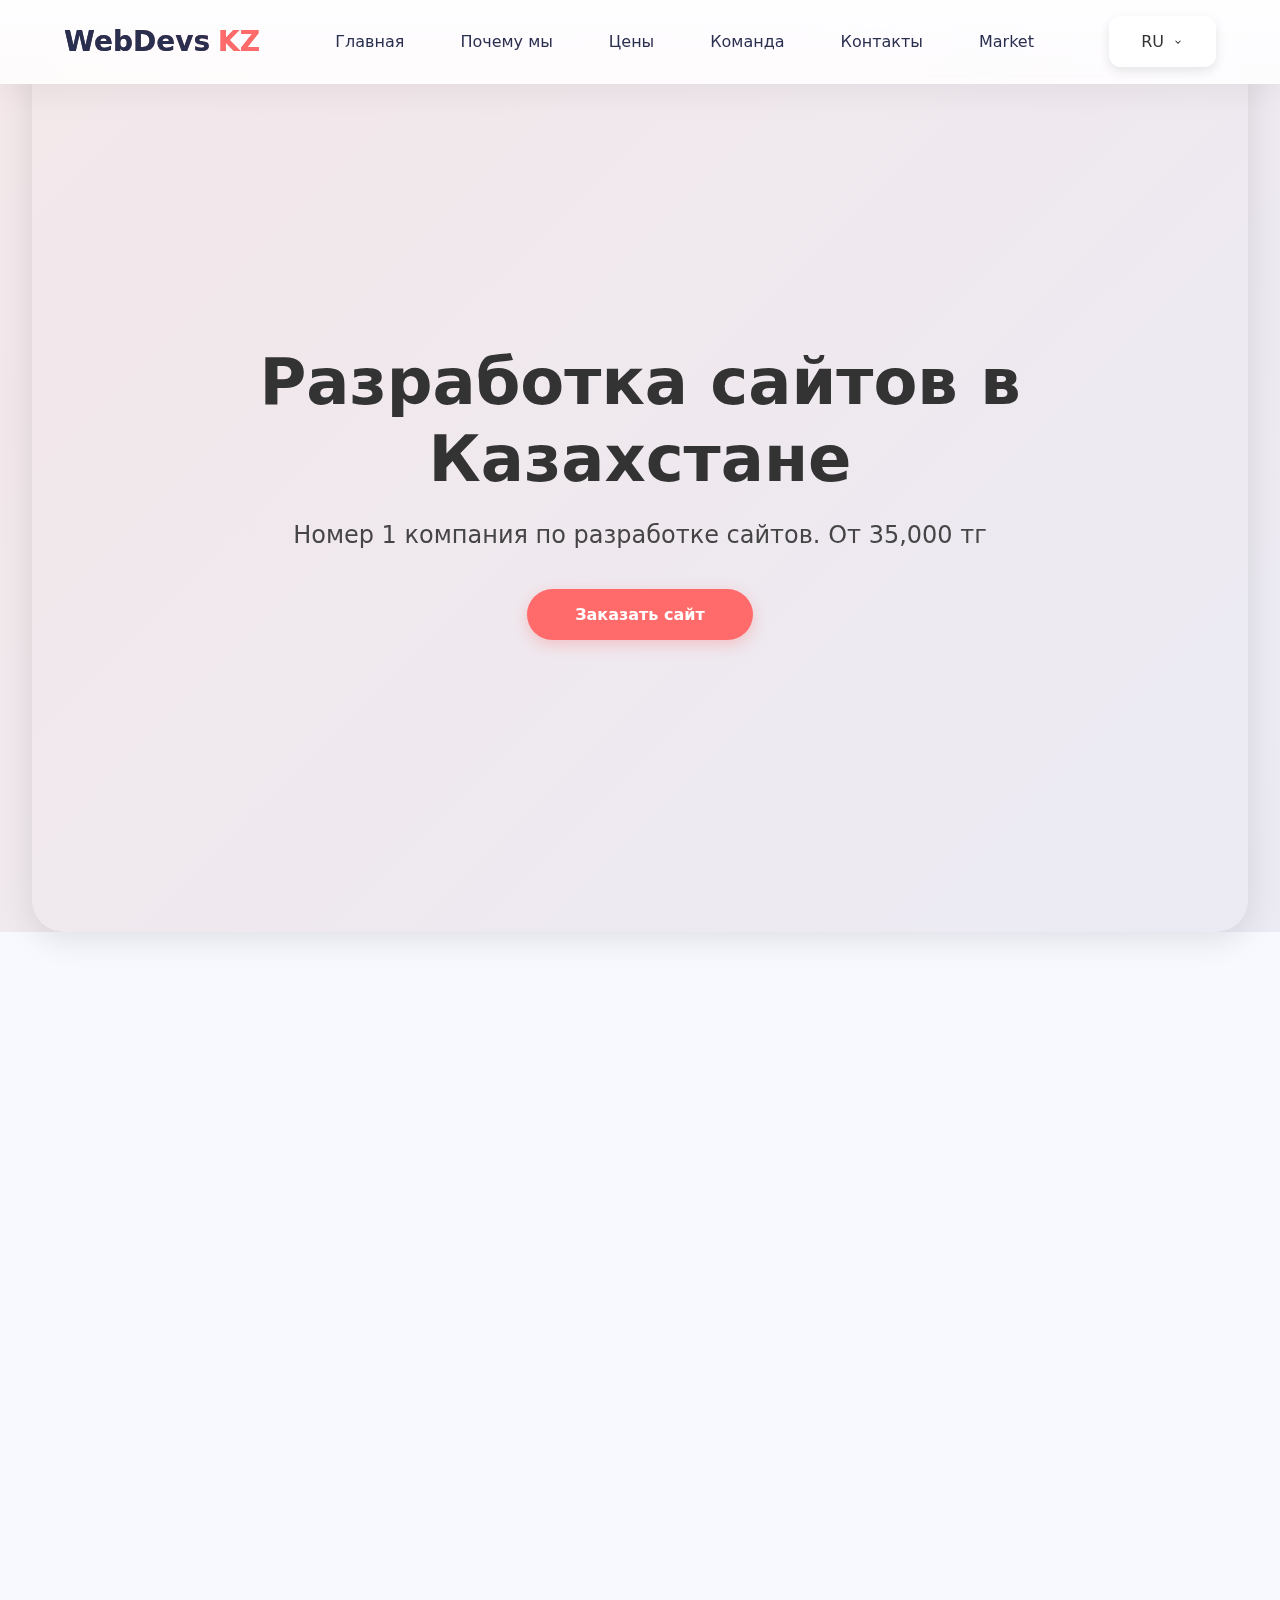
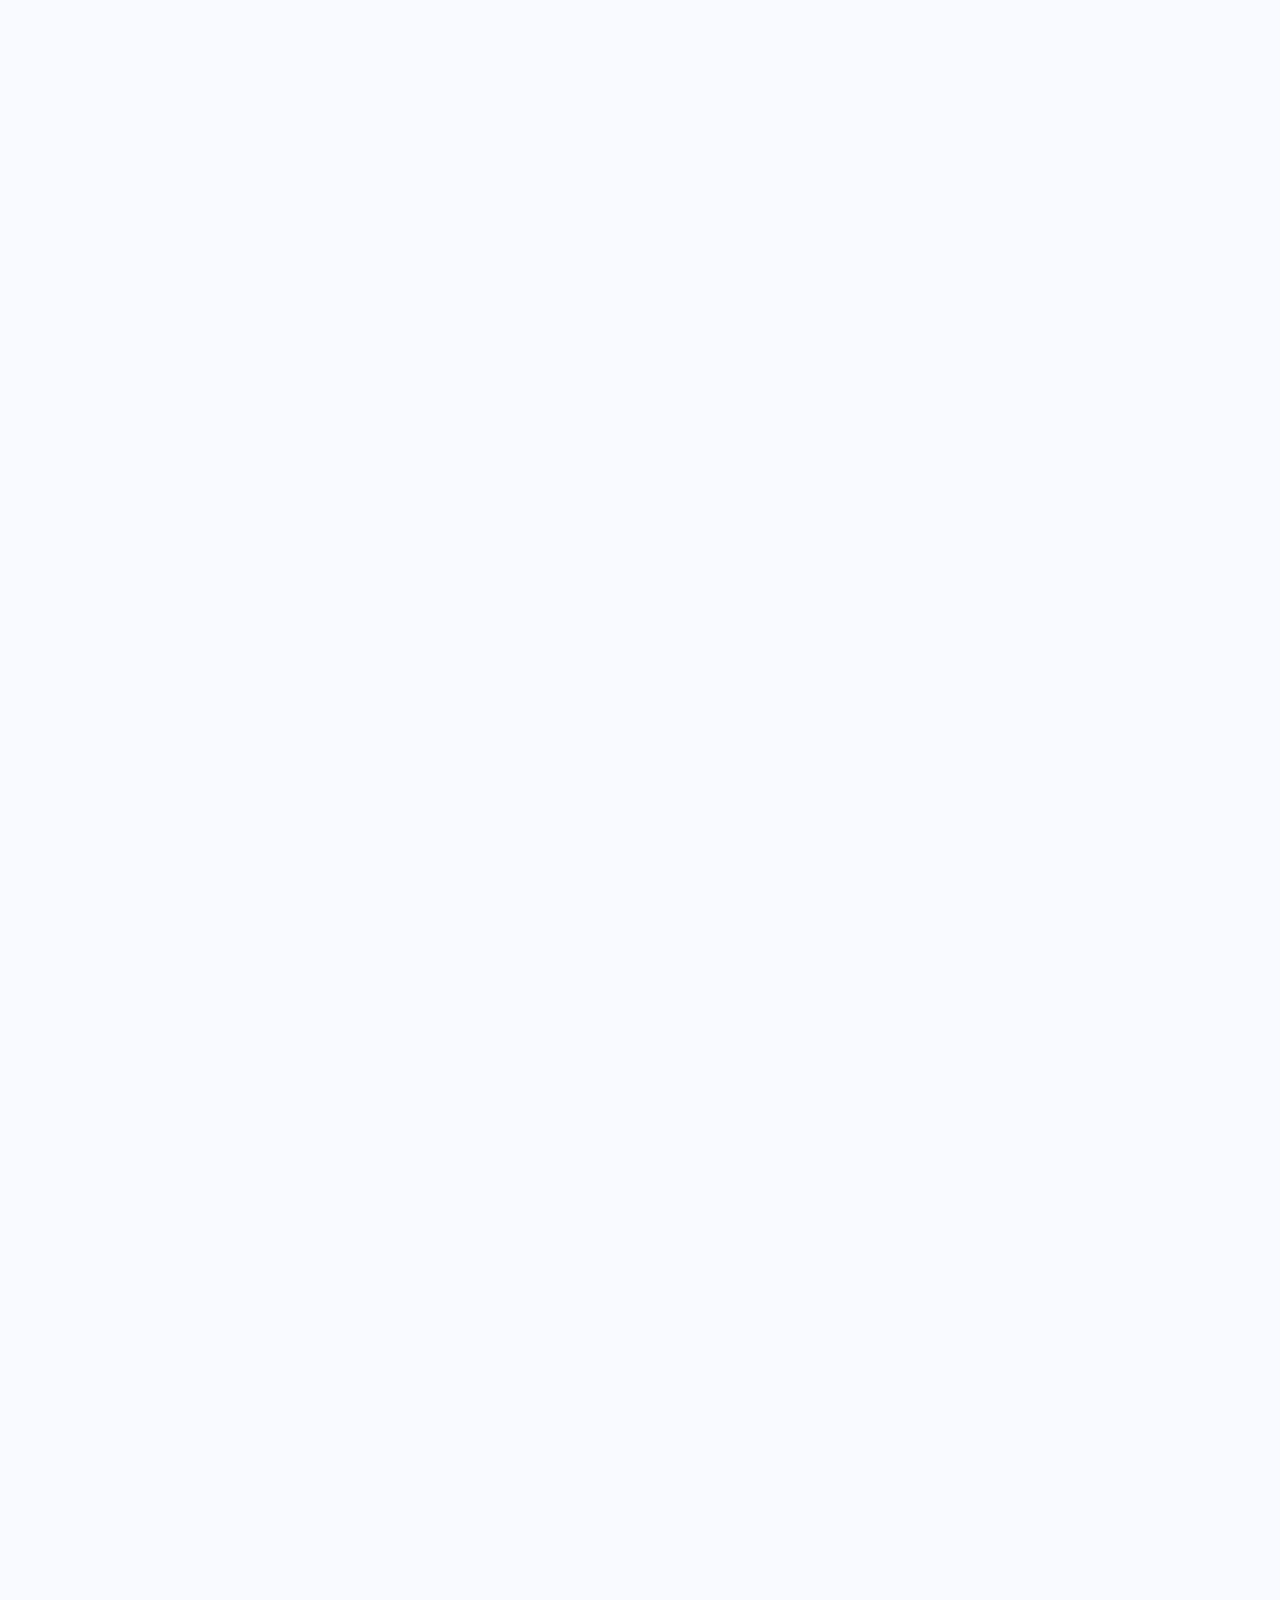
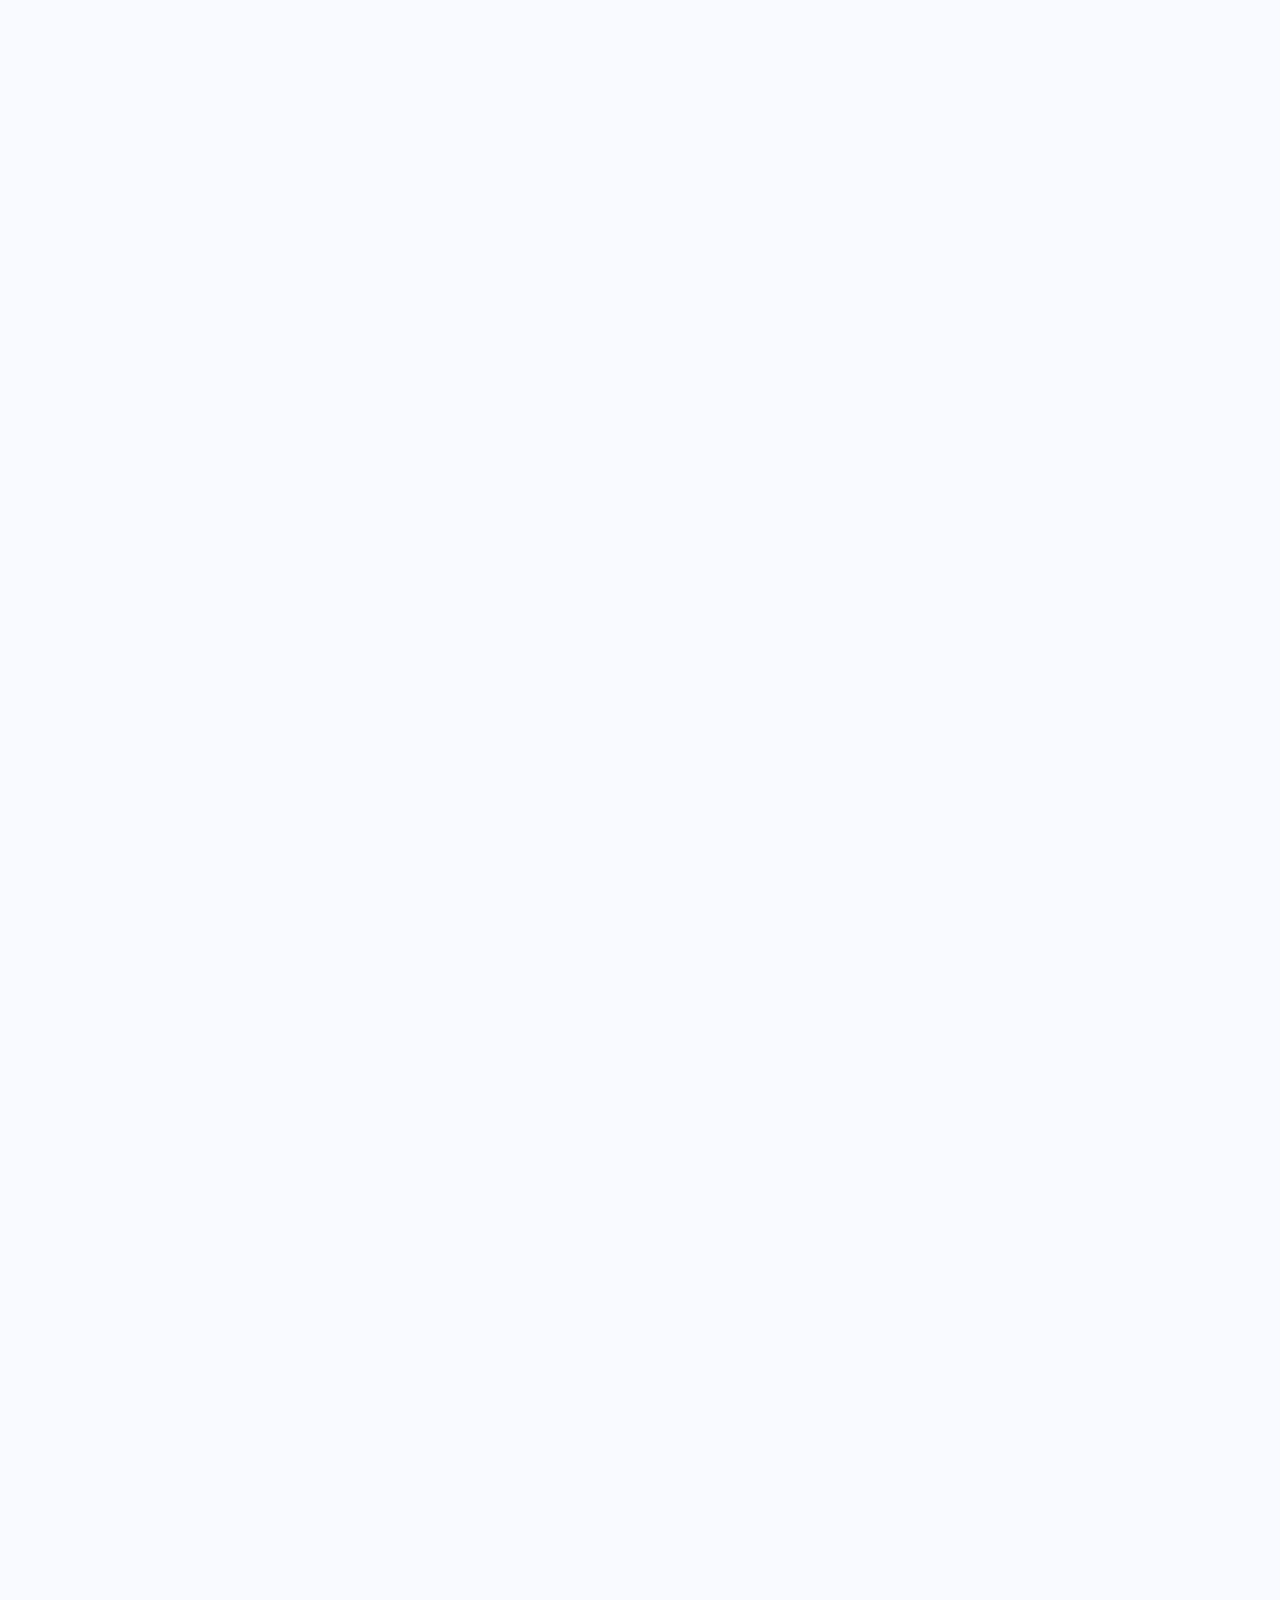
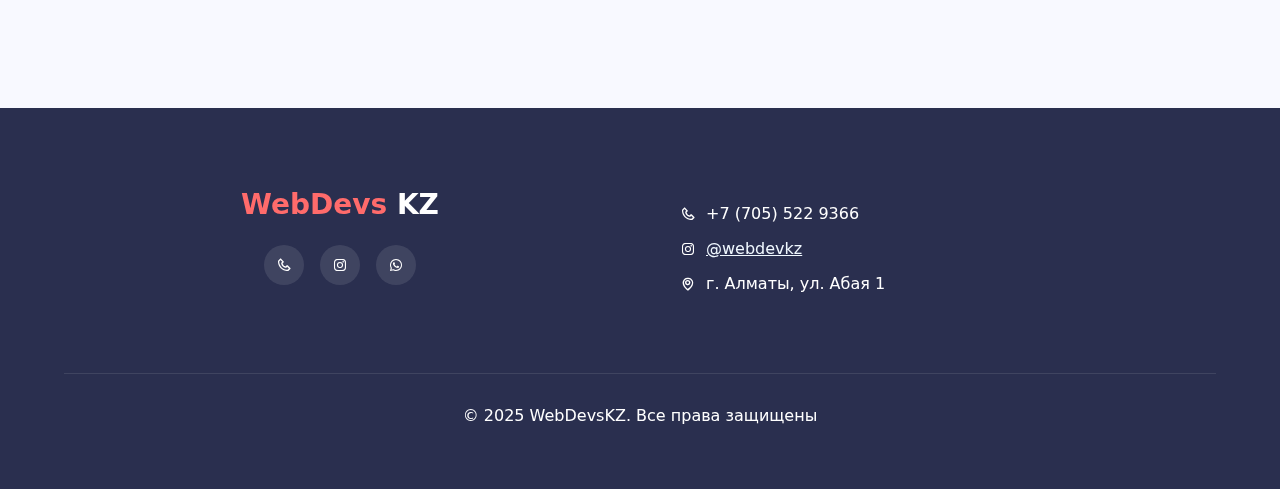
==== commit 62736def: "lol" ====
--- a/index.html
+++ b/index.html
@@ -1,279 +1,248 @@
 <!DOCTYPE html>
 <html lang="ru" data-lang="ru">
 <head>
-  <meta charset="UTF-8">
-  <meta name="viewport" content="width=device-width, initial-scale=1.0">
-  <title>WebDevs KZ - Professional Website Development</title>
-  <!-- Swiper CSS -->
-  <link rel="stylesheet" href="https://unpkg.com/swiper@8/swiper-bundle.min.css">
-  <!-- Boxicons -->
-  <link href="https://unpkg.com/boxicons@2.1.4/css/boxicons.min.css" rel="stylesheet">
-  <!-- Наш обновлённый CSS -->
-  <link rel="stylesheet" href="style.css">
+    <meta charset="UTF-8">
+    <meta name="viewport" content="width=device-width, initial-scale=1.0">
+    <title>WebDevs KZ - Professional Website Development</title>
+    <link rel="stylesheet" href="https://unpkg.com/swiper@8/swiper-bundle.min.css">
+    <link href="https://unpkg.com/boxicons@2.1.4/css/boxicons.min.css" rel="stylesheet">
+    <link rel="stylesheet" href="style.css">
 </head>
 
 <body>
-  <!-- Градиент и частицы (фон) -->
-  <div class="gradient-bg"></div>
-  <div class="particles"></div>
-
-  <!-- Шапка сайта -->
-  <header class="header">
-    <div class="logo">WebDevs<span>KZ</span></div>
-    
-    <!-- Навигация -->
-    <nav class="nav">
-      <a href="#main" data-translate="nav.home">Главная</a>
-      <a href="#why" data-translate="nav.why">Почему мы</a>
-      <a href="#prices" data-translate="nav.prices">Цены</a>
-      <a href="#team" data-translate="nav.team">Команда</a>
-      <a href="#contacts" data-translate="nav.contacts">Контакты</a>
-      <a href="market.html" data-translate="nav.contacts">Market</a>
-    </nav>
-
-    <!-- Переключатель языка -->
-    <div class="lang-switcher">
-      <div class="lang-current">
+    <div class="gradient-bg"></div>
+    <div class="particles"></div>
+
+    <header class="header">
+        <div class="logo">WebDevs<span>KZ</span></div>
+        <nav class="nav">
+            <a href="#main" data-translate="nav.home">Главная</a>
+            <a href="#why" data-translate="nav.why">Почему мы</a>
+            <a href="#prices" data-translate="nav.prices">Цены</a>
+            <a href="#team" data-translate="nav.team">Команда</a>
+            <a href="#contacts" data-translate="nav.contacts">Контакты</a>
+            <a href="market.html" data-translate="nav.contacts">Market</a>
+        </nav>
+       <div class="lang-switcher">
+    <div class="lang-current">
         <span>RU</span>
         <i class='bx bx-chevron-down'></i>
-      </div>
-      <div class="lang-options">
+    </div>
+    <div class="lang-options">
         <div class="lang-option" data-lang="ru">Русский</div>
         <div class="lang-option" data-lang="kz">Қазақша</div>
         <div class="lang-option" data-lang="en">English</div>
-      </div>
     </div>
-
-    <!-- Кнопка переключения темы -->
-    <button class="theme-toggle" id="themeToggle" aria-label="Toggle Dark Mode">
-      <i class='bx bx-moon'></i> 
-    </button>
-
-    <!-- Кнопка бургер-меню (для мобильной навигации) -->
-    <button class="menu-toggle">
-      <span></span>
-      <span></span>
-      <span></span>
-    </button>
-  </header>
-
-  <!-- Герой-блок (Hero) -->
-  <section class="hero" id="main">
-    <div class="hero-content">
-      <h1 class="hero-title" data-translate="hero.title">Разработка сайтов в Казахстане</h1>
-      <p class="hero-subtitle" data-translate="hero.subtitle">Номер 1 компания по разработке сайтов. От 35,000 тг</p>
-      <a href="#form" class="cta-button" data-translate="hero.cta">Заказать сайт</a>
-    </div>
-  </section>
-
-  <!-- Почему мы -->
-  <section id="why">
-    <h2 class="section-title" data-translate="why.title">Почему мы?</h2>
-    <div class="benefits-grid">
-      <div class="benefit-card">
-        <i class='bx bx-money benefit-icon'></i>
-        <h3 data-translate="why.1.title">Единовременная оплата</h3>
-        <p data-translate="why.1.text">Никаких скрытых платежей</p>
-      </div>
-      <div class="benefit-card">
-        <i class='bx bx-shield-quarter benefit-icon'></i>
-        <h3 data-translate="why.2.title">Гарантия качества</h3>
-        <p data-translate="why.2.text">Доводим проекты до идеала</p>
-      </div>
-      <div class="benefit-card">
-        <i class='bx bx-support benefit-icon'></i>
-        <h3 data-translate="why.3.title">Поддержка 24/7</h3>
-        <p data-translate="why.3.text">Всегда на связи</p>
-      </div>
-      <div class="benefit-card">
-        <i class='bx bx-group benefit-icon'></i>
-        <h3 data-translate="why.4.title">Профессиональная команда</h3>
-        <p data-translate="why.4.text">Опыт более 5 лет</p>
-      </div>
-    </div>
-  </section>
-
-  <!-- Цены -->
-  <section id="prices">
-    <h2 class="section-title" data-translate="prices.title">Наши пакеты</h2>
-    <div class="packages-grid">
-      <div class="package-card">
-        <h3 data-translate="prices.1.title">Лендинг</h3>
-        <div class="price-tag" data-translate="prices.1.price">от 35,000 тг</div>
-        <p data-translate="prices.1.desc">Стильный одностраничный сайт</p>
-      </div>
-      <div class="package-card">
-        <h3 data-translate="prices.2.title">Интернет-магазин</h3>
-        <div class="price-tag" data-translate="prices.2.price">от 50,000 тг</div>
-        <p data-translate="prices.2.desc">Полный функционал для продаж</p>
-      </div>
-      <div class="package-card">
-        <h3 data-translate="prices.3.title">Эл. пригласительные</h3>
-        <div class="price-tag" data-translate="prices.3.price">от 35,000 тг</div>
-        <p data-translate="prices.3.desc">Современные интерактивные решения</p>
-      </div>
-    </div>
-  </section>
-
-  <!-- Наша команда -->
-  <section id="team">
-    <h2 class="section-title" data-translate="team.title">Наша команда</h2>
-    <div class="team-grid">
-      <div class="team-member">
-        <div class="member-photo">
-          <img src="img/Ереке.jpg" alt="Team member">
-        </div>
-        <h3 data-translate="team.1.name">Ерасыл Аманулы</h3>
-        <p data-translate="team.1.role">Lead Developer</p>
-      </div>
-      <div class="team-member">
-        <div class="member-photo">
-          <img src="img/Арсен.jpeg" alt="Team member">
-        </div>
-        <h3 data-translate="team.2.name">Арсен Саден</h3>
-        <p data-translate="team.2.role">UX/UI Designer</p>
-      </div>
-      <div class="team-member">
-        <div class="member-photo">
-          <img src="img/Асеке.jpg" alt="Team member">
-        </div>
-        <h3 data-translate="team.3.name">Асаналихан Мамыров</h3>
-        <p data-translate="team.3.role">Project Manager</p>
-      </div>
-    </div>
-  </section>
-
-  <!-- Процесс работы -->
-  <section id="process">
-    <h2 class="section-title" data-translate="process.title">Как мы работаем</h2>
-    <div class="process-steps">
-      <div class="step-card">
-        <div class="step-number">1</div>
-        <h3 data-translate="process.1.title">Заявка</h3>
-        <p data-translate="process.1.text">Оставьте заявку на сайте</p>
-      </div>
-      <div class="step-card">
-        <div class="step-number">2</div>
-        <h3 data-translate="process.2.title">Обсуждение</h3>
-        <p data-translate="process.2.text">Персонализированный подход</p>
-      </div>
-      <div class="step-card">
-        <div class="step-number">3</div>
-        <h3 data-translate="process.3.title">Разработка</h3>
-        <p data-translate="process.3.text">Создание сайта под ключ</p>
-      </div>
-      <div class="step-card">
-        <div class="step-number">4</div>
-        <h3 data-translate="process.4.title">Поддержка</h3>
-        <p data-translate="process.4.text">Сопровождение проекта</p>
-      </div>
-    </div>
-  </section>
-
-  <!-- Отзывы (слайдер) -->
-  <section id="reviews">
-    <h2 class="section-title" data-translate="reviews.title">Отзывы клиентов</h2>
-    <div class="swiper reviews-slider">
-      <div class="swiper-wrapper">
-        <div class="swiper-slide">
-          <div class="review-card">
-            <p data-translate="reviews.1.text">
-              Лучшие разработчики в Казахстане! Сделали сайт быстро и качественно.
-            </p>
-            <div class="review-author">
-              <div class="review-photo"></div>
-              <div>
-                <h4 data-translate="reviews.1.name">Аслан Жумабаев</h4>
-                <p data-translate="reviews.1.company">ТОО "SmartTech"</p>
-              </div>
-            </div>
-          </div>
-        </div>
-        <div class="swiper-slide">
-          <div class="review-card">
-            <p data-translate="reviews.2.text">
-              Профессиональный подход и внимание к деталям. Рекомендую!
-            </p>
-            <div class="review-author">
-              <div class="review-photo"></div>
-              <div>
-                <h4 data-translate="reviews.2.name">Алия Каримова</h4>
-                <p data-translate="reviews.2.company">Магазин "FashionStar"</p>
-              </div>
-            </div>
-          </div>
-        </div>
-      </div>
-      <div class="swiper-pagination"></div>
-    </div>
-  </section>
-
-  <!-- Форма заявки -->
-  <section id="form">
-    <div class="contact-form">
-      <h2 class="section-title" data-translate="form.title">Оставить заявку</h2>
-      <form id="order-form">
-        <div class="form-group">
-          <input type="text" placeholder="Имя" data-translate-placeholder="form.name" required>
-        </div>
-        <div class="form-group">
-          <input type="tel" placeholder="Телефон" data-translate-placeholder="form.phone" required>
-        </div>
-        <div class="form-group">
-          <select required data-translate-placeholder="form.service">
-            <option value="" disabled selected data-translate="form.select">Выберите услугу</option>
-            <option data-translate="prices.1.title">Лендинг</option>
-            <option data-translate="prices.2.title">Интернет-магазин</option>
-            <option data-translate="prices.3.title">Эл. пригласительные</option>
-          </select>
-        </div>
-        <button type="submit" class="cta-button" style="margin: 0 auto;" data-translate="form.submit">
-          Отправить
+</div>
+        
+        <button class="menu-toggle">
+            <span></span>
+            <span></span>
+            <span></span>
         </button>
-      </form>
-    </div>
-  </section>
-
-  <!-- Подвал (Контакты) -->
-  <footer id="contacts">
-    <div class="footer-container">
-      <div class="footer-column">
-        <div class="footer-logo">
-          <span>WebDevs </span>KZ
-        </div>
-        <div class="footer-social">
-          <a href="https://wa.me/77055229366" class="social-link">
-            <i class='bx bx-phone'></i>
-          </a>
-          <a href="https://www.instagram.com/webdevkz/" class="social-link">
-            <i class='bx bxl-instagram'></i>
-          </a>
-          <a href="https://wa.me/77055229366" class="social-link">
-            <i class='bx bxl-whatsapp'></i>
-          </a>
-        </div>
-      </div>
-  
-      <div class="footer-column">
-        <div class="contact-info">
-          <p><i class='bx bx-phone'></i>+7 (705) 522 9366</p>
-          <p><i class='bx bxl-instagram'></i>
-            <a style="color: inherit;" href="https://www.instagram.com/webdevkz/">@webdevkz</a>
-          </p>
-          <p><i class='bx bx-map'></i>г. Алматы, ул. Абая 1</p>
-        </div>
-      </div>
-    </div>
-    <div class="footer-bottom">
-      <p data-translate="footer.rights">© 2025 WebDevsKZ. Все права защищены</p>
-    </div>
-  </footer>
-
-  <!-- Swiper JS -->
-  <script src="https://unpkg.com/swiper@8/swiper-bundle.min.js"></script>
-  <!-- GSAP -->
-  <script src="https://cdnjs.cloudflare.com/ajax/libs/gsap/3.10.4/gsap.min.js"></script>
-  <!-- Наш скрипт -->
-  <script src="script.js"></script>
+    </header>
+
+    <section class="hero" id="main">
+        <div class="hero-content">
+            <h1 class="hero-title" data-translate="hero.title">Разработка сайтов в Казахстане</h1>
+            <p class="hero-subtitle" data-translate="hero.subtitle">Номер 1 компания по разработке сайтов. От 35,000 тг</p>
+            <a href="#form" class="cta-button" data-translate="hero.cta">Заказать сайт</a>
+        </div>
+    </section>
+
+    <section id="why">
+        <h2 class="section-title" data-translate="why.title">Почему мы?</h2>
+        <div class="benefits-grid">
+            <div class="benefit-card">
+                <i class='bx bx-money benefit-icon'></i>
+                <h3 data-translate="why.1.title">Единовременная оплата</h3>
+                <p data-translate="why.1.text">Никаких скрытых платежей</p>
+            </div>
+            <div class="benefit-card">
+                <i class='bx bx-shield-quarter benefit-icon'></i>
+                <h3 data-translate="why.2.title">Гарантия качества</h3>
+                <p data-translate="why.2.text">Доводим проекты до идеала</p>
+            </div>
+            <div class="benefit-card">
+                <i class='bx bx-support benefit-icon'></i>
+                <h3 data-translate="why.3.title">Поддержка 24/7</h3>
+                <p data-translate="why.3.text">Всегда на связи</p>
+            </div>
+            <div class="benefit-card">
+                <i class='bx bx-group benefit-icon'></i>
+                <h3 data-translate="why.4.title">Профессиональная команда</h3>
+                <p data-translate="why.4.text">Опыт более 5 лет</p>
+            </div>
+        </div>
+    </section>
+
+    <section id="prices">
+        <h2 class="section-title" data-translate="prices.title">Наши пакеты</h2>
+        <div class="packages-grid">
+            <div class="package-card">
+                <h3 data-translate="prices.1.title">Лендинг</h3>
+                <div class="price-tag" data-translate="prices.1.price">от 35,000 тг</div>
+                <p data-translate="prices.1.desc">Стильный одностраничный сайт</p>
+            </div>
+            <div class="package-card">
+                <h3 data-translate="prices.2.title">Интернет-магазин</h3>
+                <div class="price-tag" data-translate="prices.2.price">от 50,000 тг</div>
+                <p data-translate="prices.2.desc">Полный функционал для продаж</p>
+            </div>
+            <div class="package-card">
+                <h3 data-translate="prices.3.title">Эл. пригласительные</h3>
+                <div class="price-tag" data-translate="prices.3.price">от 35,000 тг</div>
+                <p data-translate="prices.3.desc">Современные интерактивные решения</p>
+            </div>
+        </div>
+    </section>
+
+    <section id="team">
+        <h2 class="section-title" data-translate="team.title">Наша команда</h2>
+        <div class="team-grid">
+            <div class="team-member">
+                <div class="member-photo">
+                    <img src="img/Ереке.jpg" alt="Team member">
+                </div>
+                <h3 data-translate="team.1.name">Ерасыл Аманулы</h3>
+                <p data-translate="team.1.role">Lead Developer</p>
+            </div>
+            <div class="team-member">
+                <div class="member-photo">
+                    <img src="img/Арсен.jpeg" alt="Team member">
+                </div>
+                <h3 data-translate="team.2.name">Арсен Саден</h3>
+                <p data-translate="team.2.role">UX/UI Designer</p>
+            </div>
+            <div class="team-member">
+                <div class="member-photo">
+                    <img src="img/Асеке.jpg" alt="Team member">
+                </div>
+                <h3 data-translate="team.3.name">Асаналихан Мамыров</h3>
+                <p data-translate="team.3.role">Project Manager</p>
+            </div>
+        </div>
+    </section>
+
+    <section id="process">
+        <h2 class="section-title" data-translate="process.title">Как мы работаем</h2>
+        <div class="process-steps">
+            <div class="step-card">
+                <div class="step-number">1</div>
+                <h3 data-translate="process.1.title">Заявка</h3>
+                <p data-translate="process.1.text">Оставьте заявку на сайте</p>
+            </div>
+            <div class="step-card">
+                <div class="step-number">2</div>
+                <h3 data-translate="process.2.title">Обсуждение</h3>
+                <p data-translate="process.2.text">Персонализированный подход</p>
+            </div>
+            <div class="step-card">
+                <div class="step-number">3</div>
+                <h3 data-translate="process.3.title">Разработка</h3>
+                <p data-translate="process.3.text">Создание сайта под ключ</p>
+            </div>
+            <div class="step-card">
+                <div class="step-number">4</div>
+                <h3 data-translate="process.4.title">Поддержка</h3>
+                <p data-translate="process.4.text">Сопровождение проекта</p>
+            </div>
+        </div>
+    </section>
+
+    <section id="reviews">
+        <h2 class="section-title" data-translate="reviews.title">Отзывы клиентов</h2>
+        <div class="swiper reviews-slider">
+            <div class="swiper-wrapper">
+                <div class="swiper-slide">
+                    <div class="review-card">
+                        <p data-translate="reviews.1.text">Лучшие разработчики в Казахстане! Сделали сайт быстро и качественно.</p>
+                        <div class="review-author">
+                            <div class="review-photo"></div>
+                            <div>
+                                <h4 data-translate="reviews.1.name">Аслан Жумабаев</h4>
+                                <p data-translate="reviews.1.company">ТОО "SmartTech"</p>
+                            </div>
+                        </div>
+                    </div>
+                </div>
+                <div class="swiper-slide">
+                    <div class="review-card">
+                        <p data-translate="reviews.2.text">Профессиональный подход и внимание к деталям. Рекомендую!</p>
+                        <div class="review-author">
+                            <div class="review-photo"></div>
+                            <div>
+                                <h4 data-translate="reviews.2.name">Алия Каримова</h4>
+                                <p data-translate="reviews.2.company">Магазин "FashionStar"</p>
+                            </div>
+                        </div>
+                    </div>
+                </div>
+            </div>
+            <div class="swiper-pagination"></div>
+        </div>
+    </section>
+
+    <section id="form">
+        <div class="contact-form">
+            <h2 class="section-title" data-translate="form.title">Оставить заявку</h2>
+            <form id="order-form">
+                <div class="form-group">
+                    <input type="text" placeholder="Имя" data-translate-placeholder="form.name" required>
+                </div>
+                <div class="form-group">
+                    <input type="tel" placeholder="Телефон" data-translate-placeholder="form.phone" required>
+                </div>
+                <div class="form-group">
+                    <select required data-translate-placeholder="form.service">
+                        <option value="" disabled selected data-translate="form.select">Выберите услугу</option>
+                        <option data-translate="prices.1.title">Лендинг</option>
+                        <option data-translate="prices.2.title">Интернет-магазин</option>
+                        <option data-translate="prices.3.title">Эл. пригласительные</option>
+                    </select>
+                </div>
+                <button type="submit" class="cta-button" style="margin: 0 auto;" data-translate="form.submit">Отправить</button>
+            </form>
+        </div>
+    </section>
+
+    <footer id="contacts">
+        <div class="footer-container">
+            <div class="footer-column">
+                <div class="footer-logo">
+                    <span>WebDevs </span>KZ
+                </div>
+                <div class="footer-social">
+                    <a href="https://wa.me/77055229366" class="social-link">
+                        <i class='bx bx-phone'></i>
+                    </a>
+                    <a href="https://www.instagram.com/webdevkz/" class="social-link">
+                        <i class='bx bxl-instagram'></i>
+                    </a>
+                    <a href="https://wa.me/77055229366" class="social-link">
+                        <i class='bx bxl-whatsapp'></i>
+                    </a>
+                </div>
+            </div>
+    
+            <div class="footer-column">
+                <div class="contact-info">
+                    <p><i class='bx bx-phone'></i>+7 (705) 522 9366</p>
+                    <p><i class='bx bxl-instagram'></i><a style="color: aliceblue;" href="https://www.instagram.com/webdevkz/">@webdevkz</a></p>
+                    <p><i class='bx bx-map'></i>г. Алматы, ул. Абая 1</p>
+                </div>
+            </div>
+    
+            
+        </div>
+    
+        <div class="footer-bottom">
+            <p data-translate="footer.rights">© 2025 WebDevsKZ. Все права защищены</p>
+        </div>
+    </footer>
+
+    <script src="https://unpkg.com/swiper@8/swiper-bundle.min.js"></script>
+    <script src="https://cdnjs.cloudflare.com/ajax/libs/gsap/3.10.4/gsap.min.js"></script>
+    <script src="script.js"></script>
 </body>
 </html>--- a/style.css
+++ b/style.css
@@ -60,6 +60,7 @@
 
 .header {
     position: fixed;
+    top: 0;
     width: 100%;
     padding: 1rem 5%;
     background: rgba(255, 255, 255, 0.85);
@@ -1114,5 +1115,3 @@
         z-index: 10000;
     }
 }
-
-
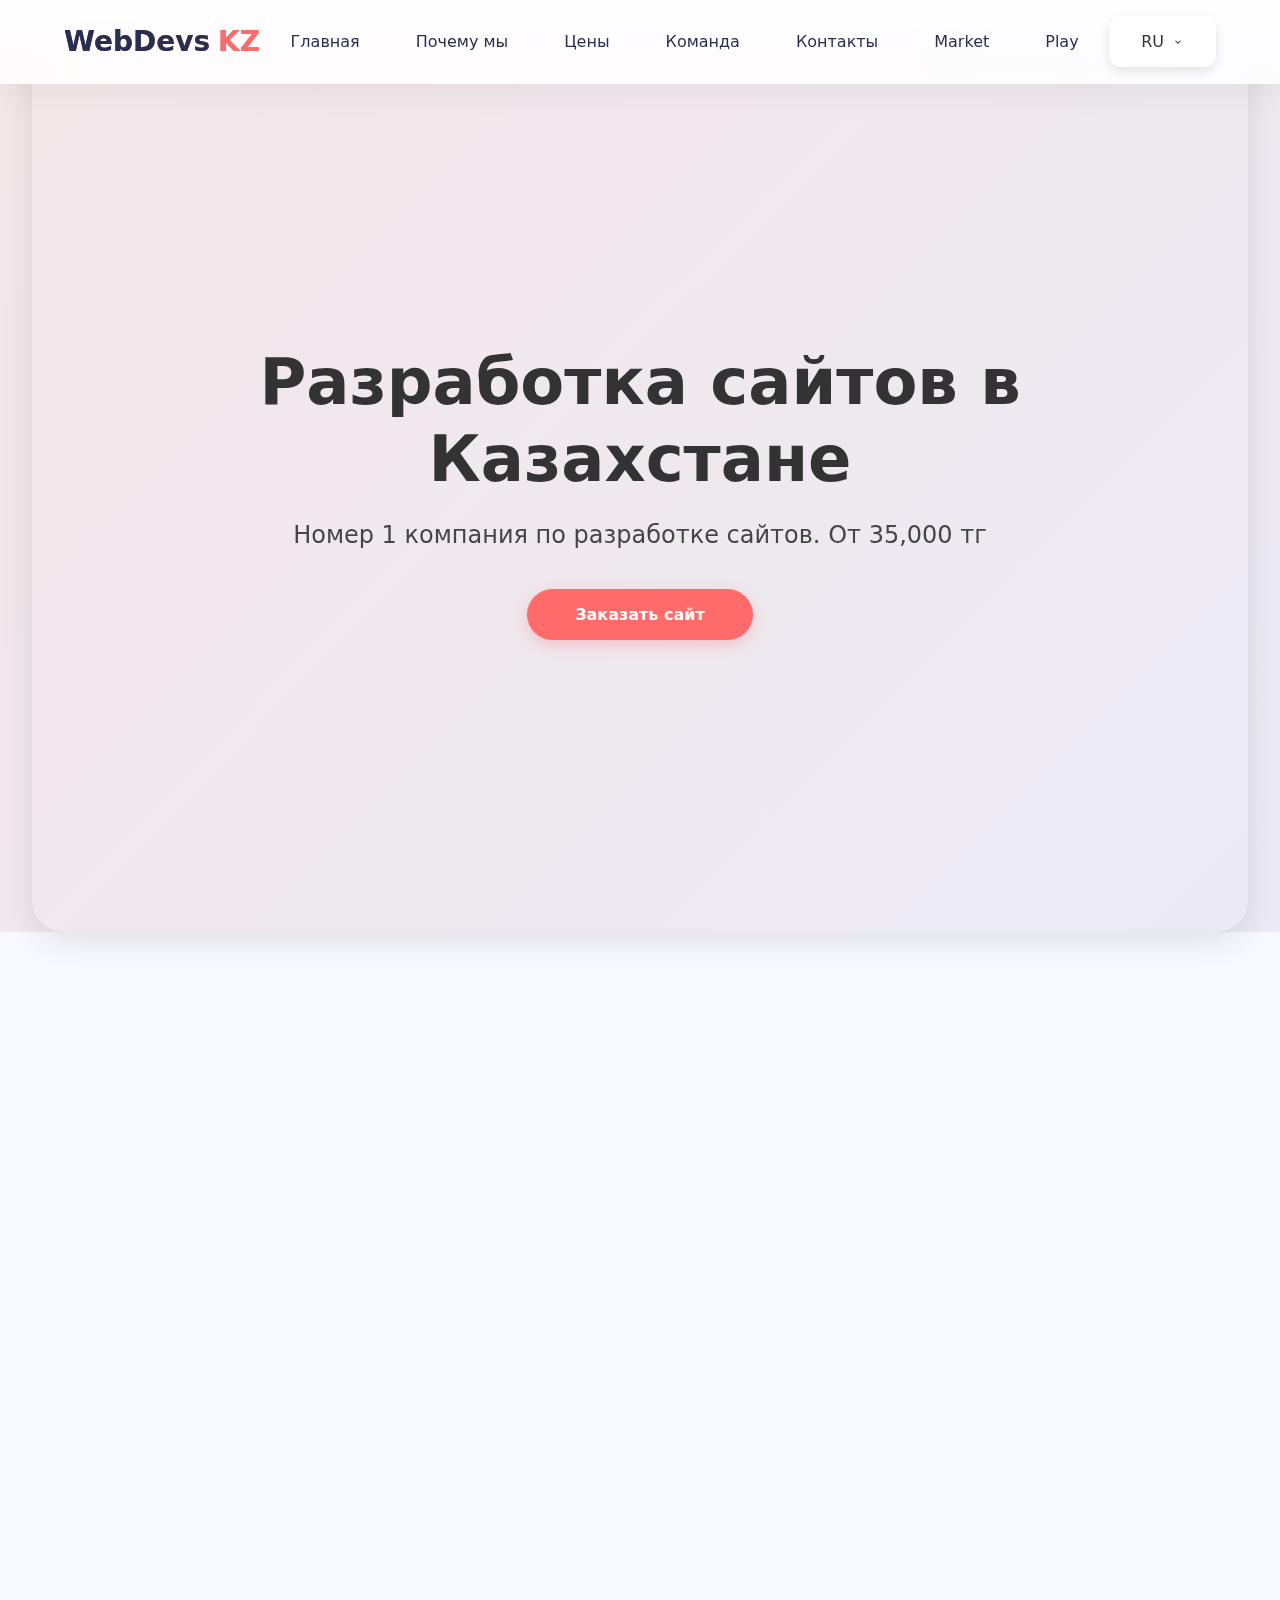
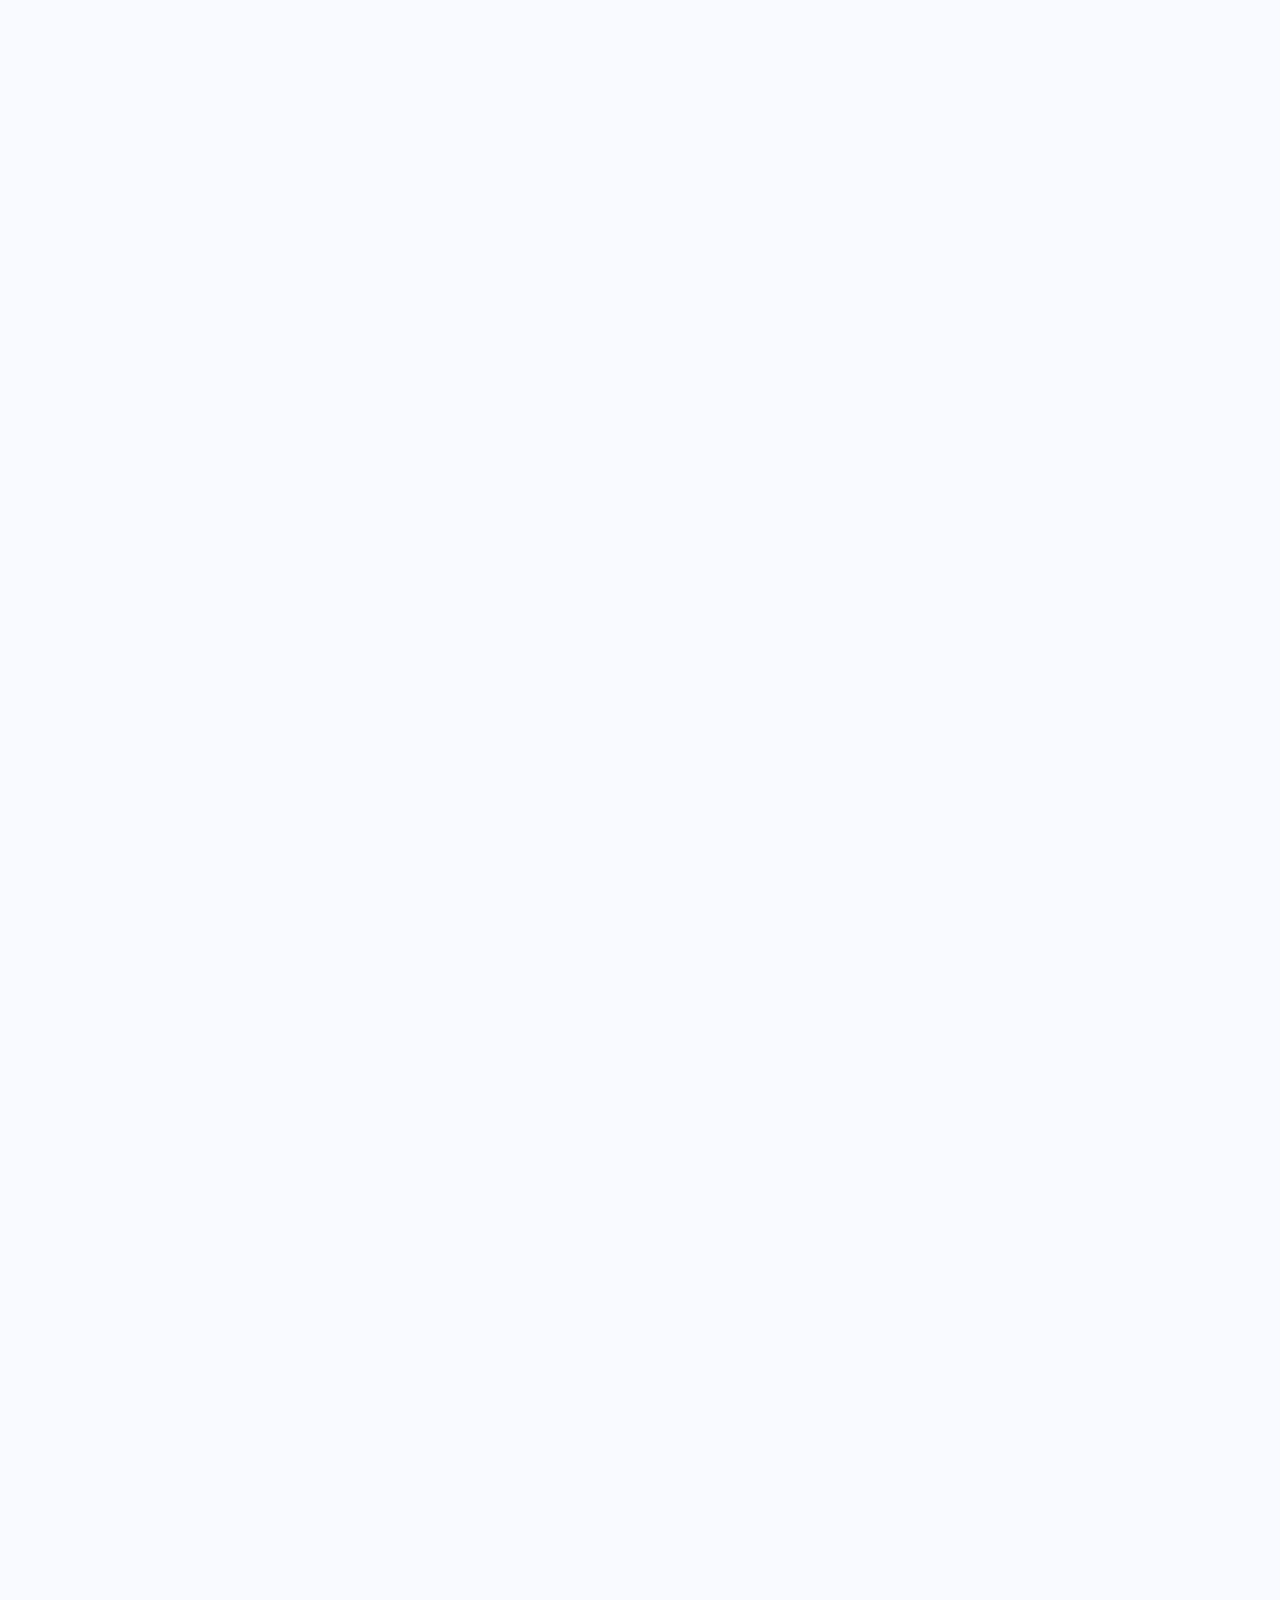
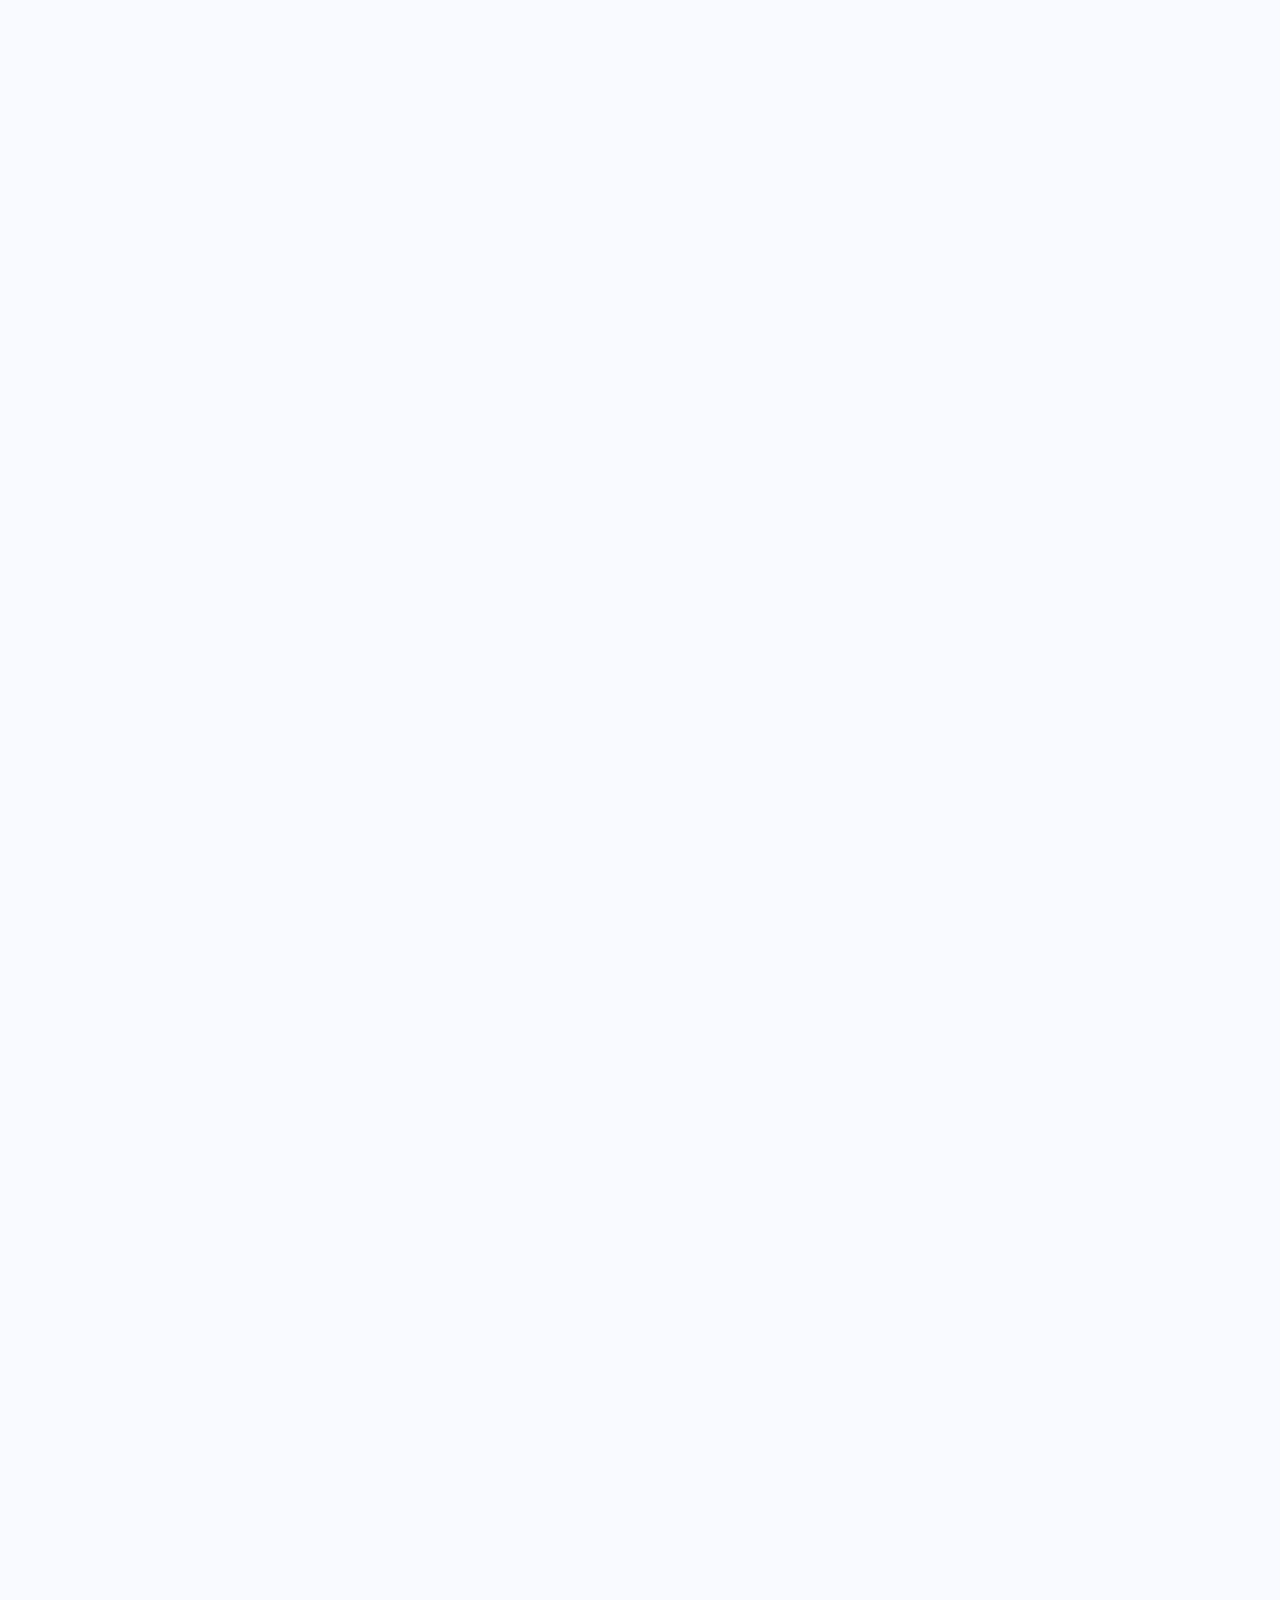
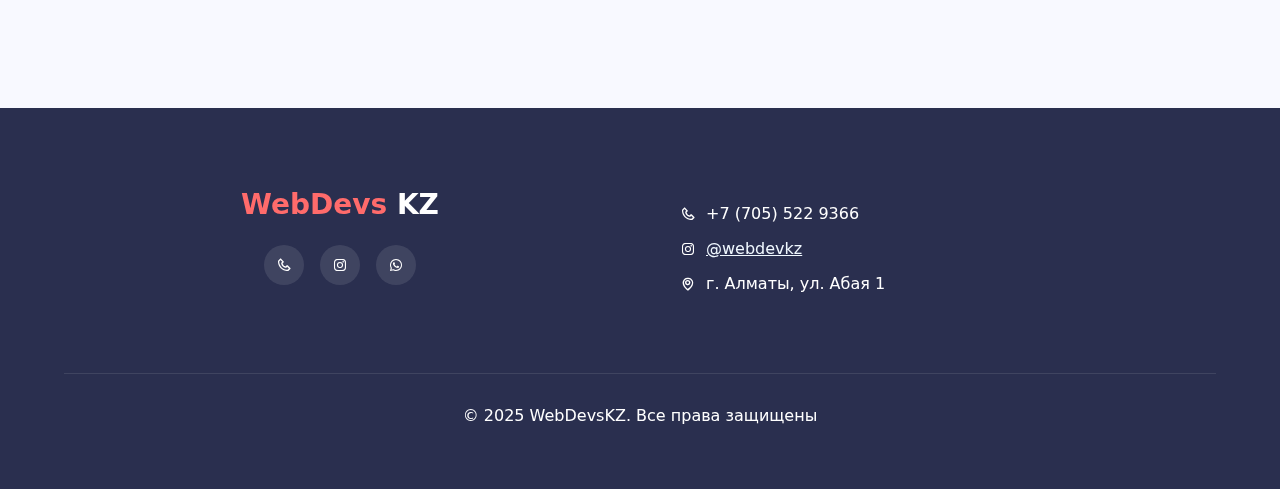
==== commit f051e9a5: "lol" ====
--- a/index.html
+++ b/index.html
@@ -22,6 +22,7 @@
             <a href="#team" data-translate="nav.team">Команда</a>
             <a href="#contacts" data-translate="nav.contacts">Контакты</a>
             <a href="market.html" data-translate="nav.contacts">Market</a>
+            <a href="play.html" data-translate="nav.contacts">Play</a>
         </nav>
        <div class="lang-switcher">
     <div class="lang-current">
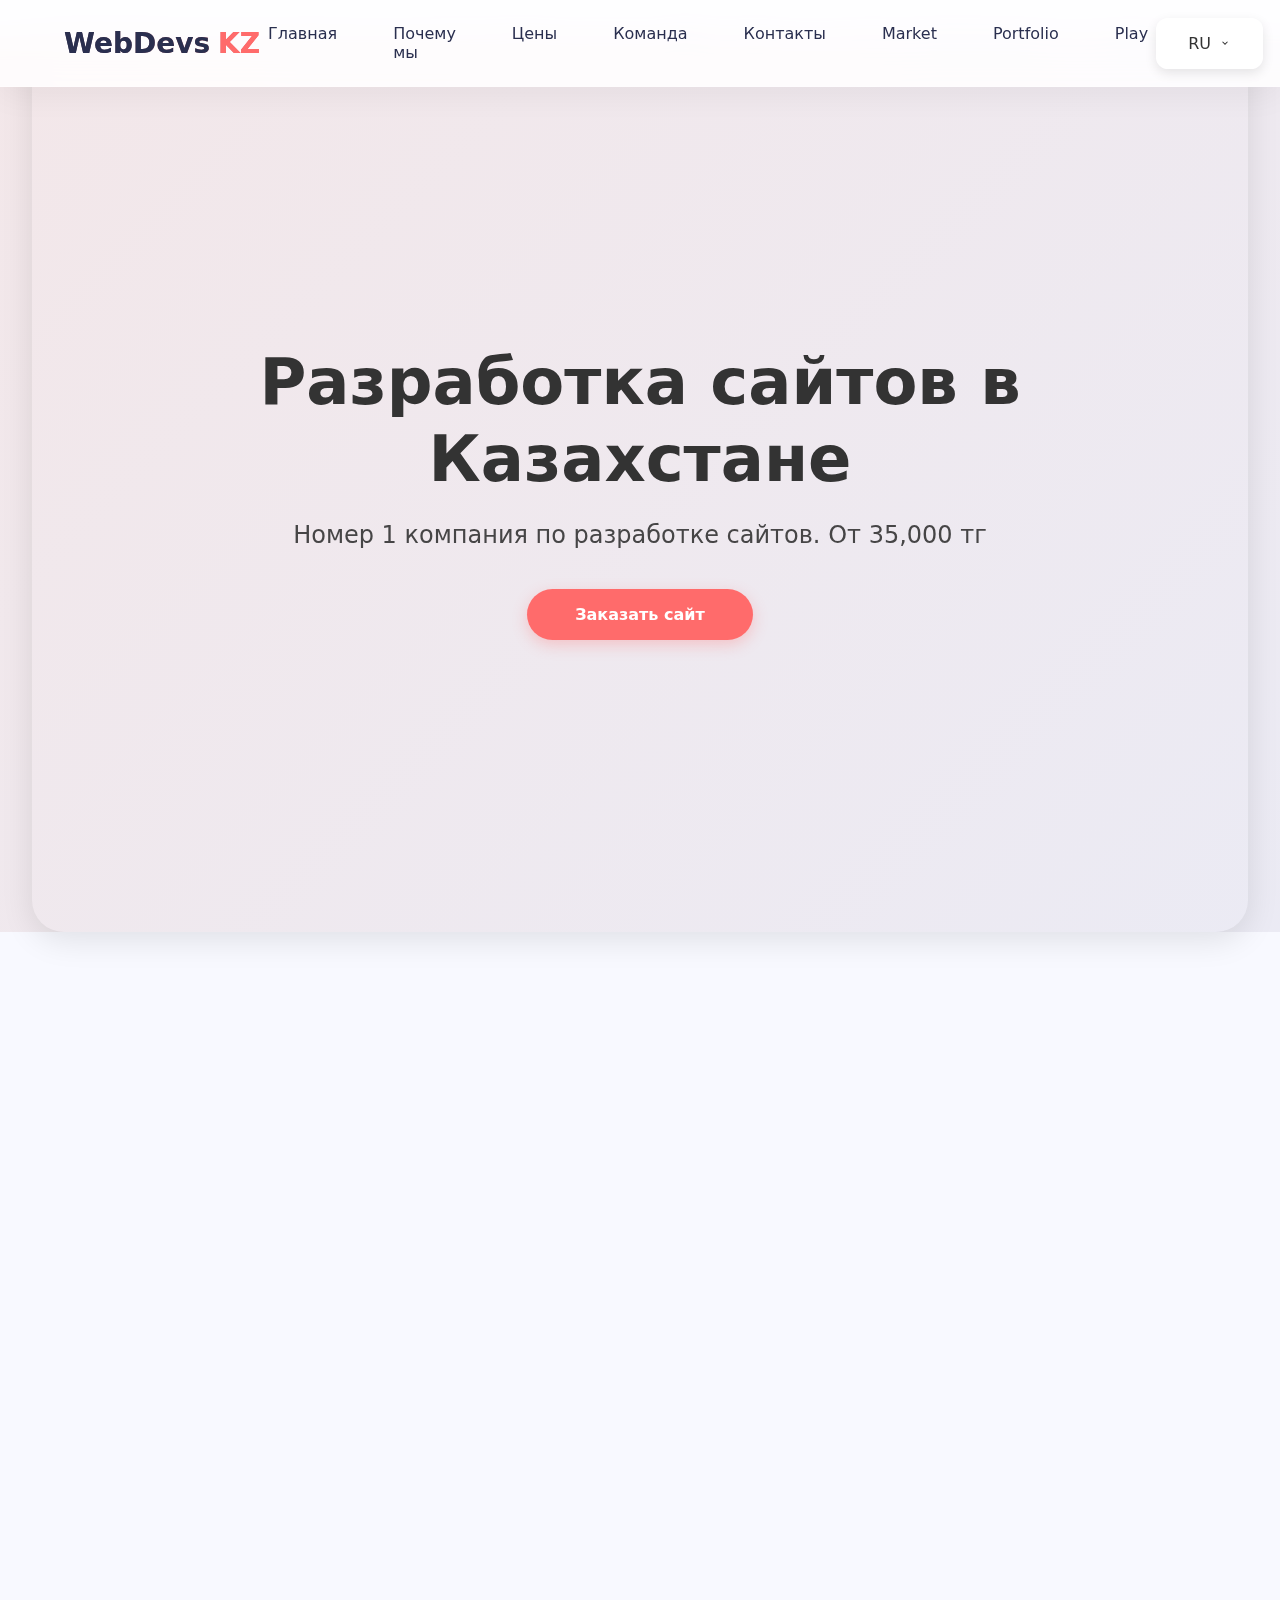
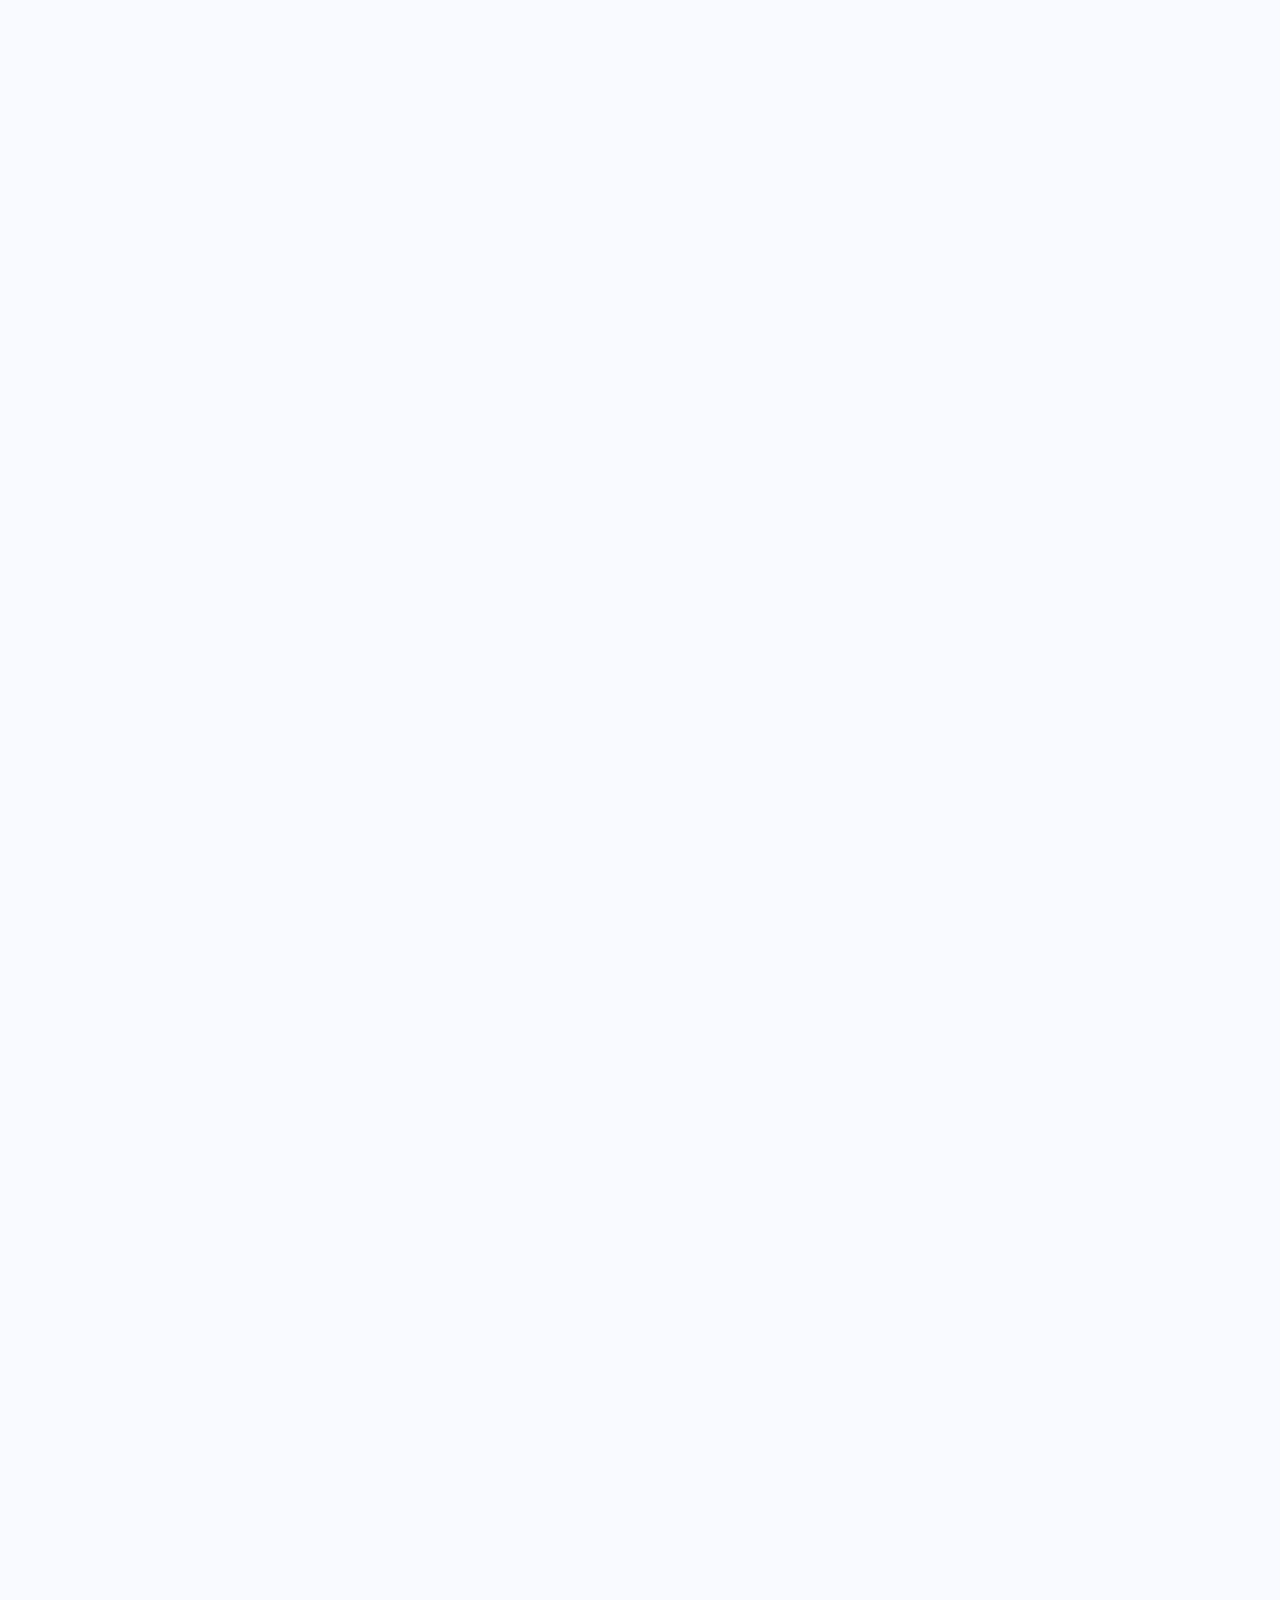
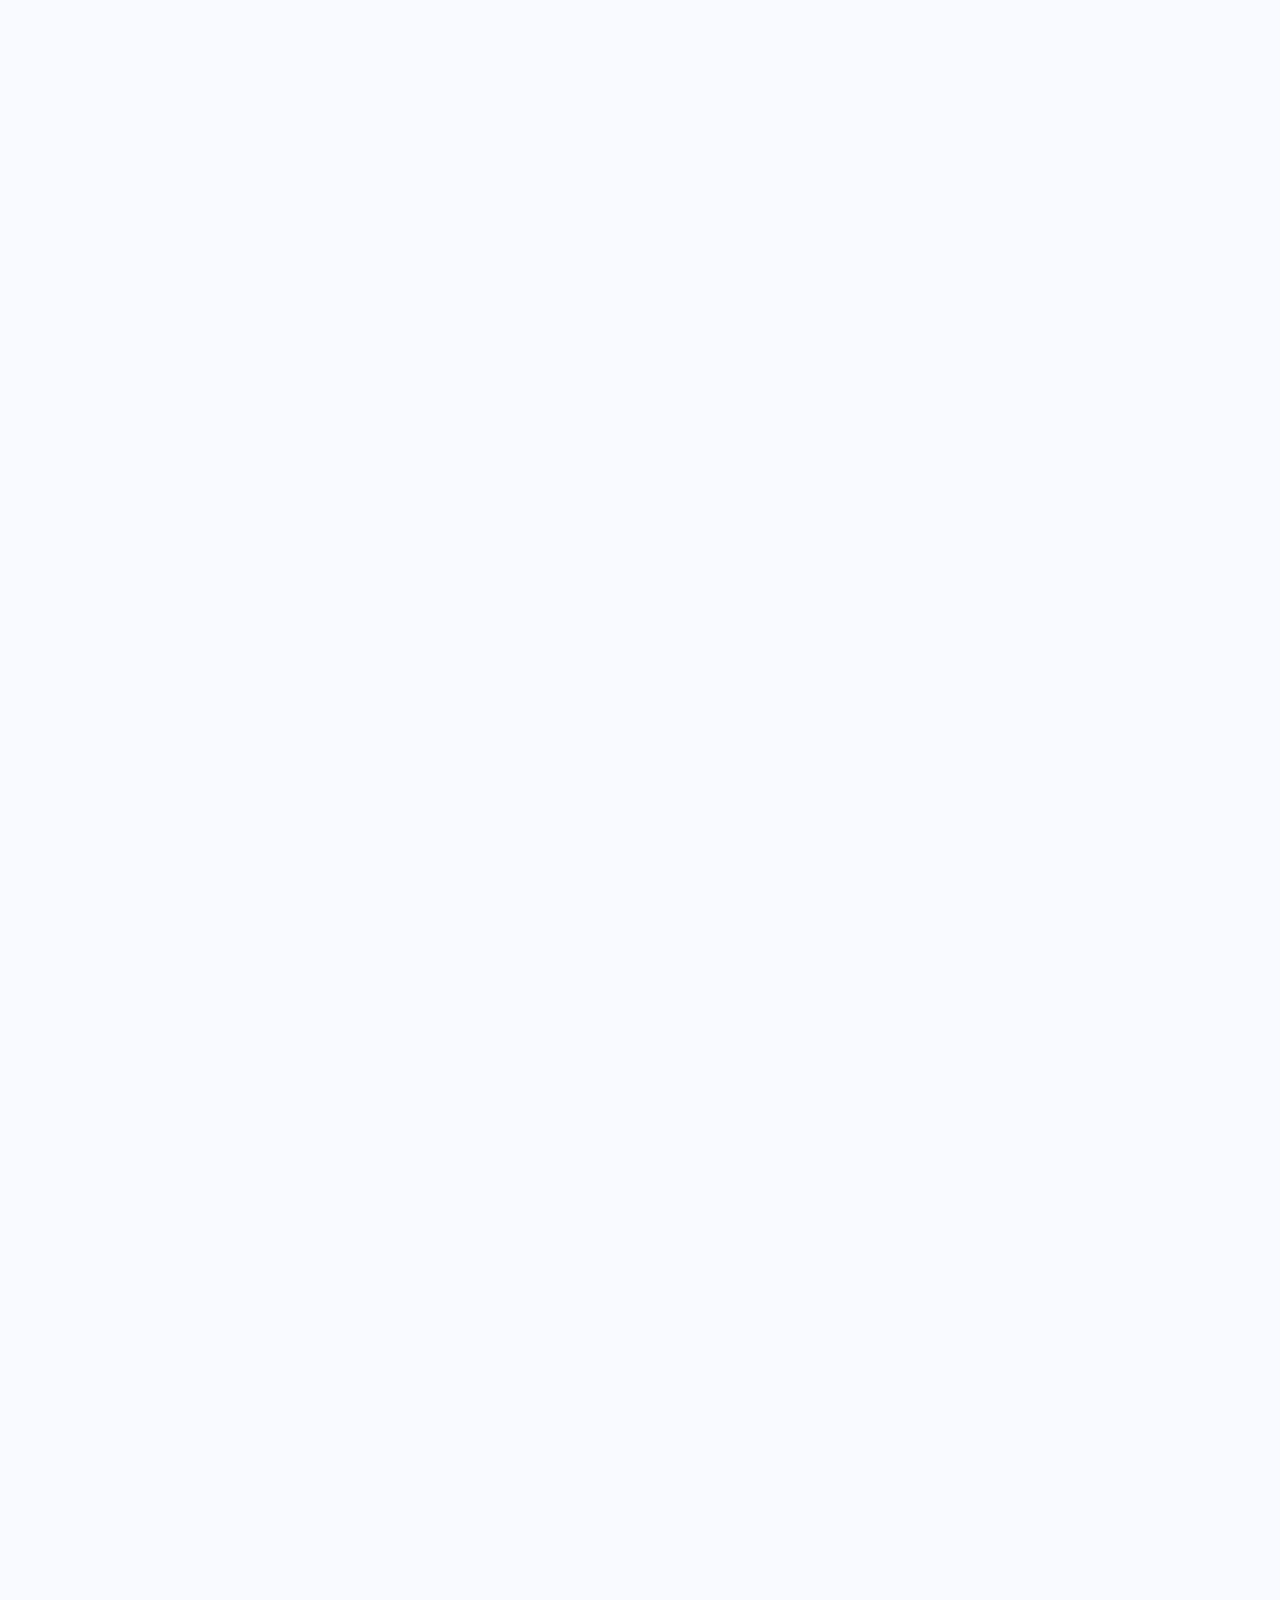
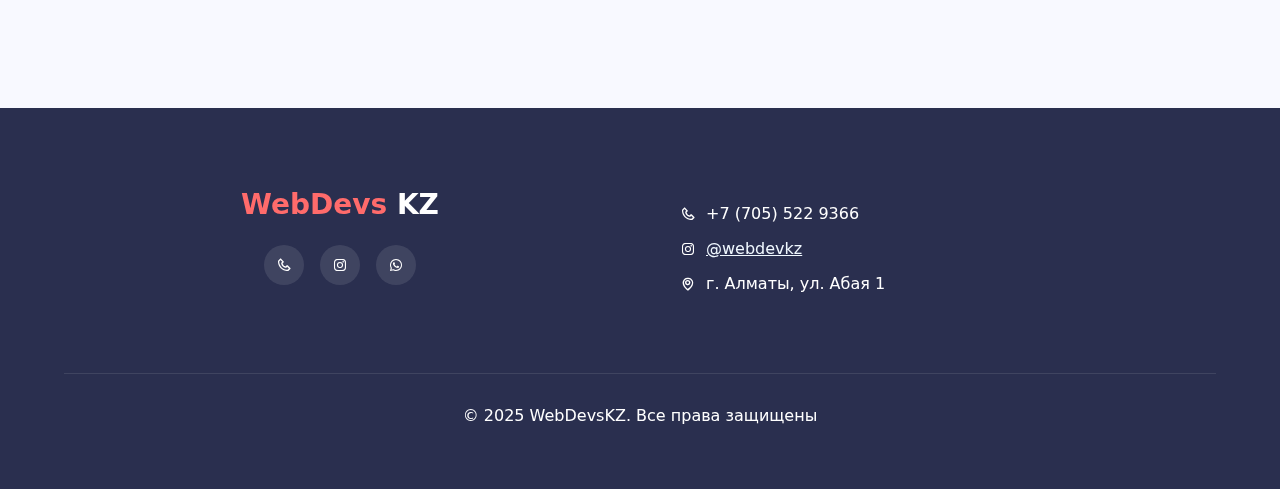
==== commit e5dd1216: "lol" ====
--- a/index.html
+++ b/index.html
@@ -22,6 +22,7 @@
             <a href="#team" data-translate="nav.team">Команда</a>
             <a href="#contacts" data-translate="nav.contacts">Контакты</a>
             <a href="market.html" data-translate="nav.contacts">Market</a>
+            <a href="port.html" data-translate="nav.contacts">Portfolio</a>
             <a href="play.html" data-translate="nav.contacts">Play</a>
         </nav>
        <div class="lang-switcher">
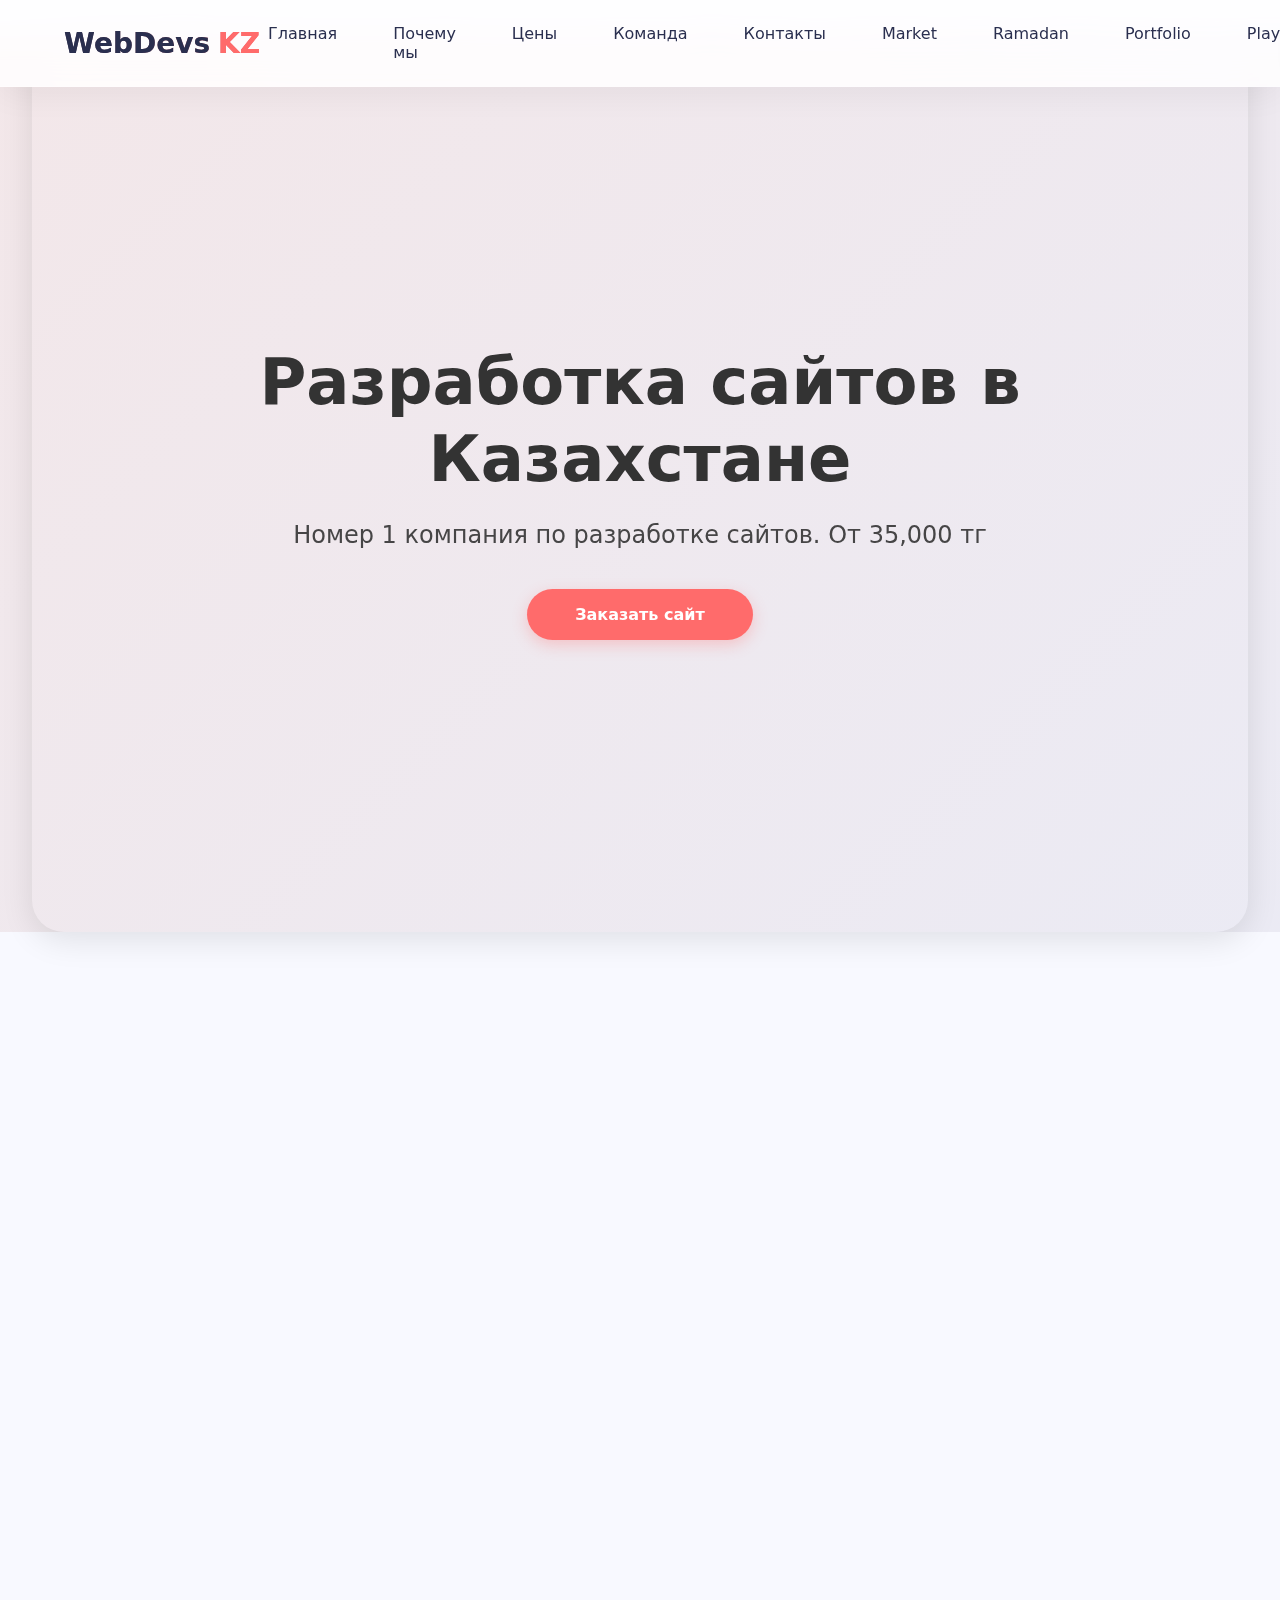
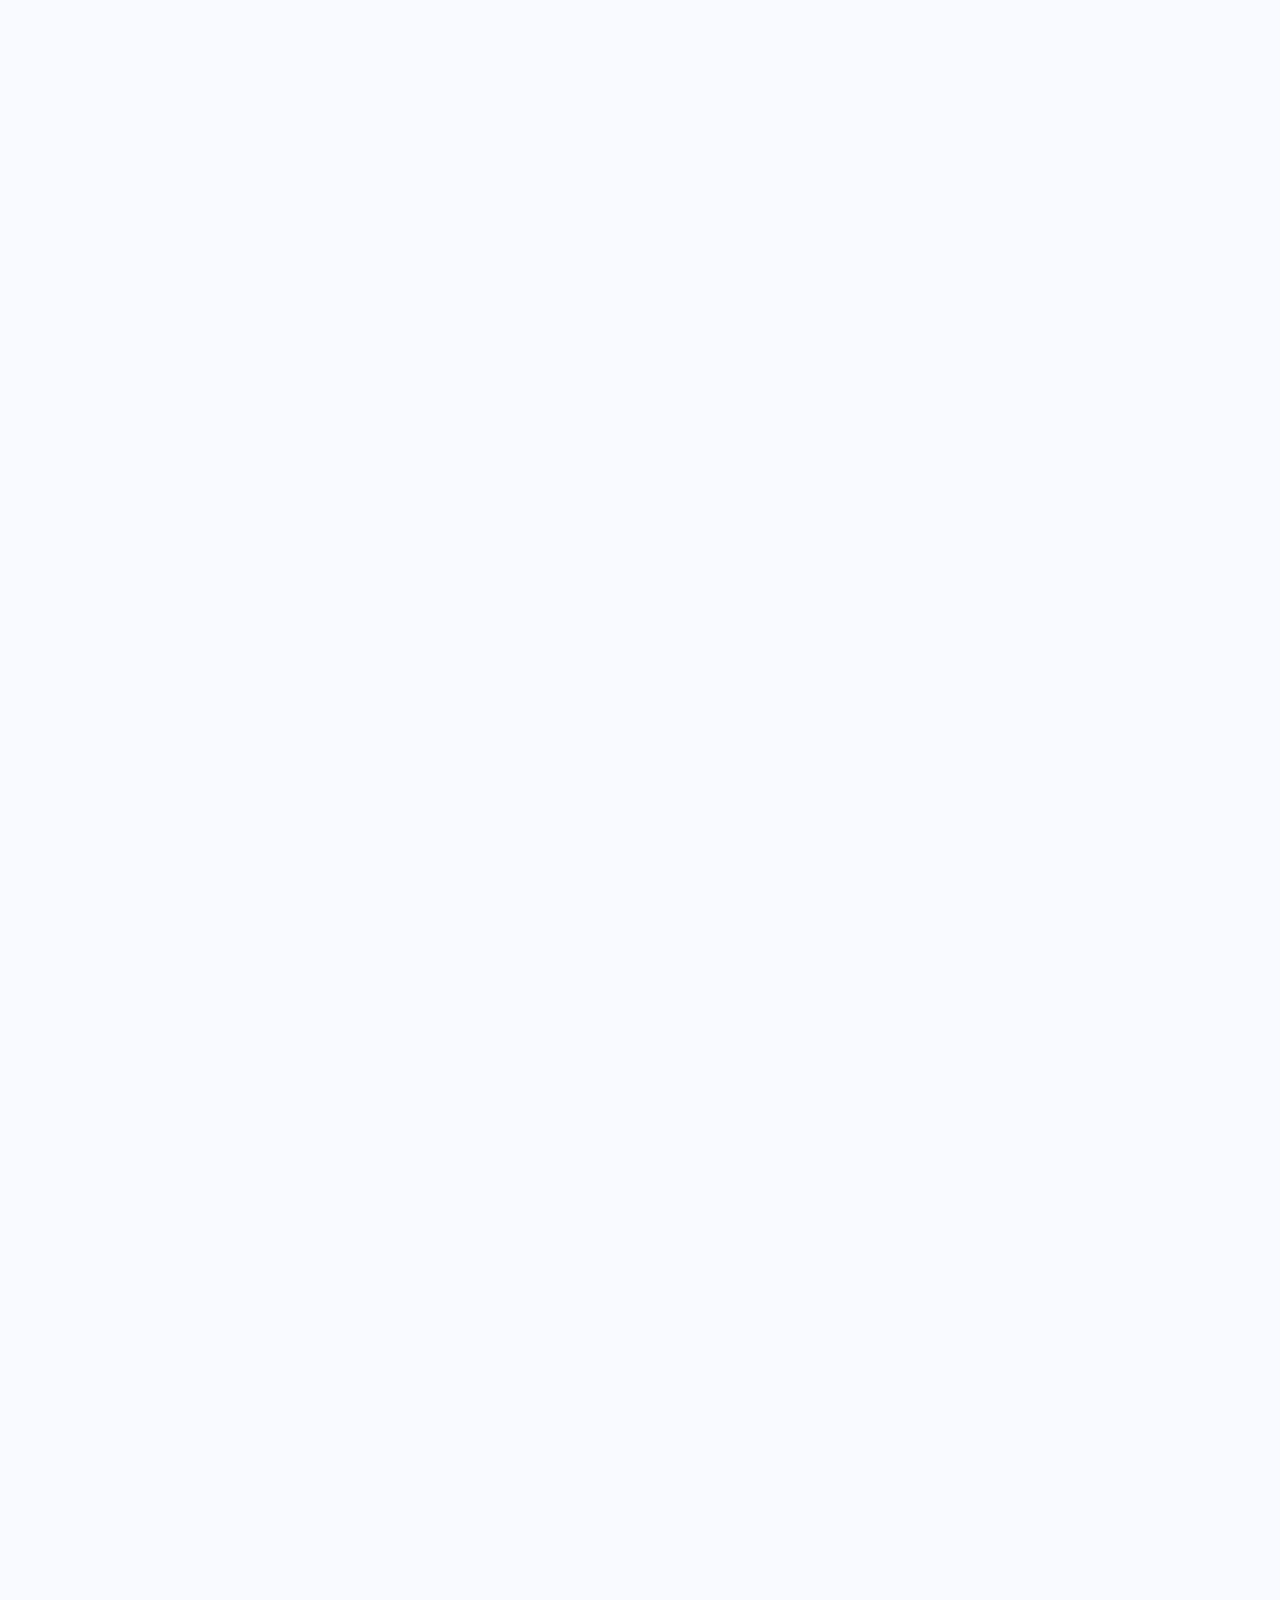
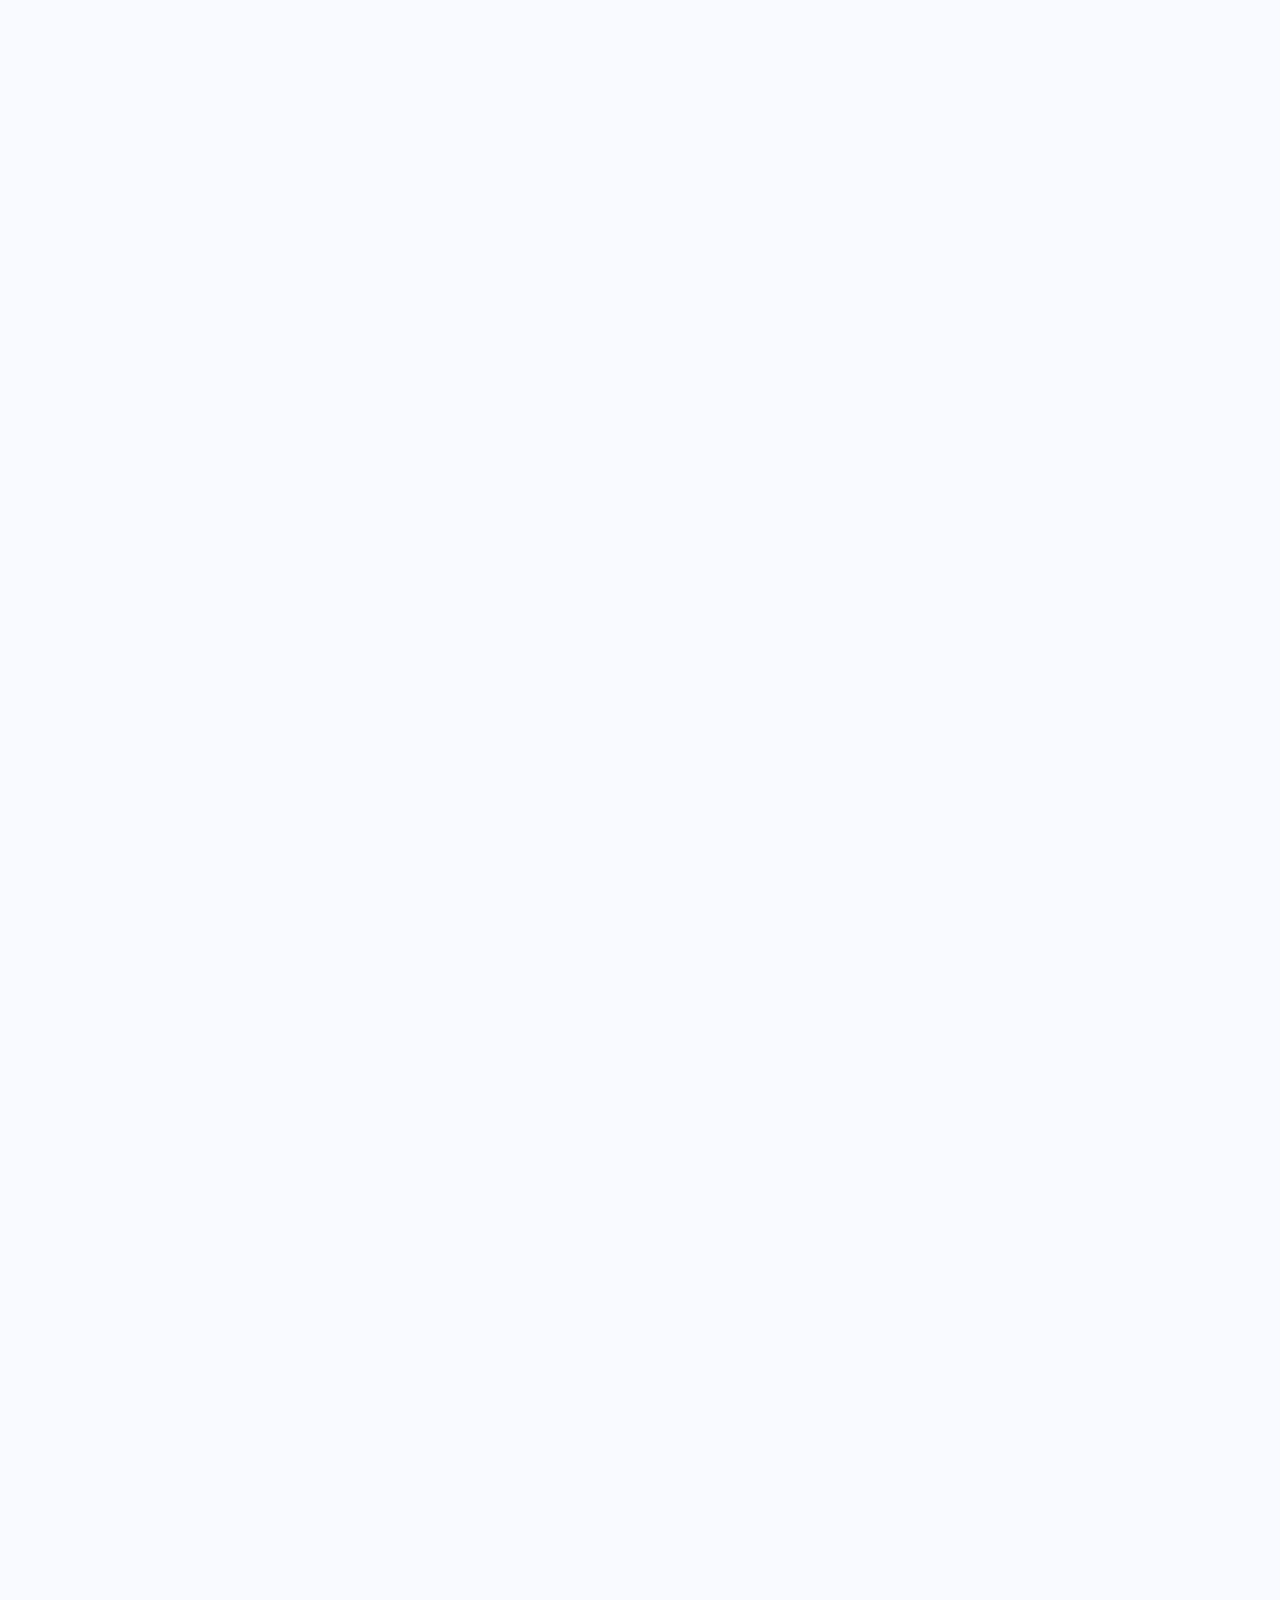
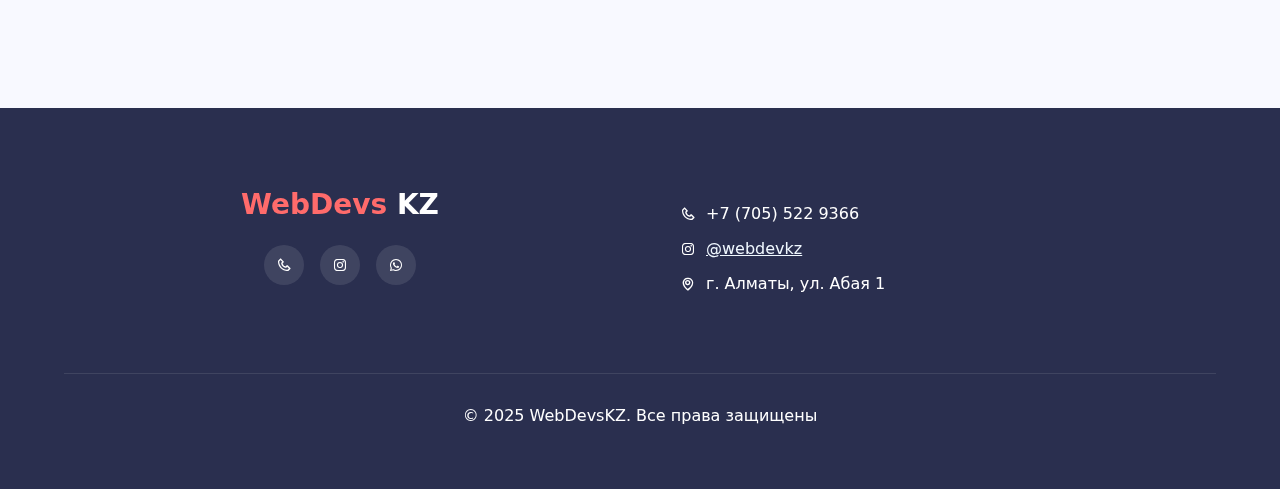
==== commit 47a1a737: "lol" ====
--- a/index.html
+++ b/index.html
@@ -21,9 +21,10 @@
             <a href="#prices" data-translate="nav.prices">Цены</a>
             <a href="#team" data-translate="nav.team">Команда</a>
             <a href="#contacts" data-translate="nav.contacts">Контакты</a>
-            <a href="market.html" data-translate="nav.contacts">Market</a>
-            <a href="port.html" data-translate="nav.contacts">Portfolio</a>
-            <a href="play.html" data-translate="nav.contacts">Play</a>
+            <a href="market.html" >Market</a>
+            <a href="ramadan.html" >Ramadan</a>
+            <a href="port.html">Portfolio</a>
+            <a href="play.html">Play</a>
         </nav>
        <div class="lang-switcher">
     <div class="lang-current">
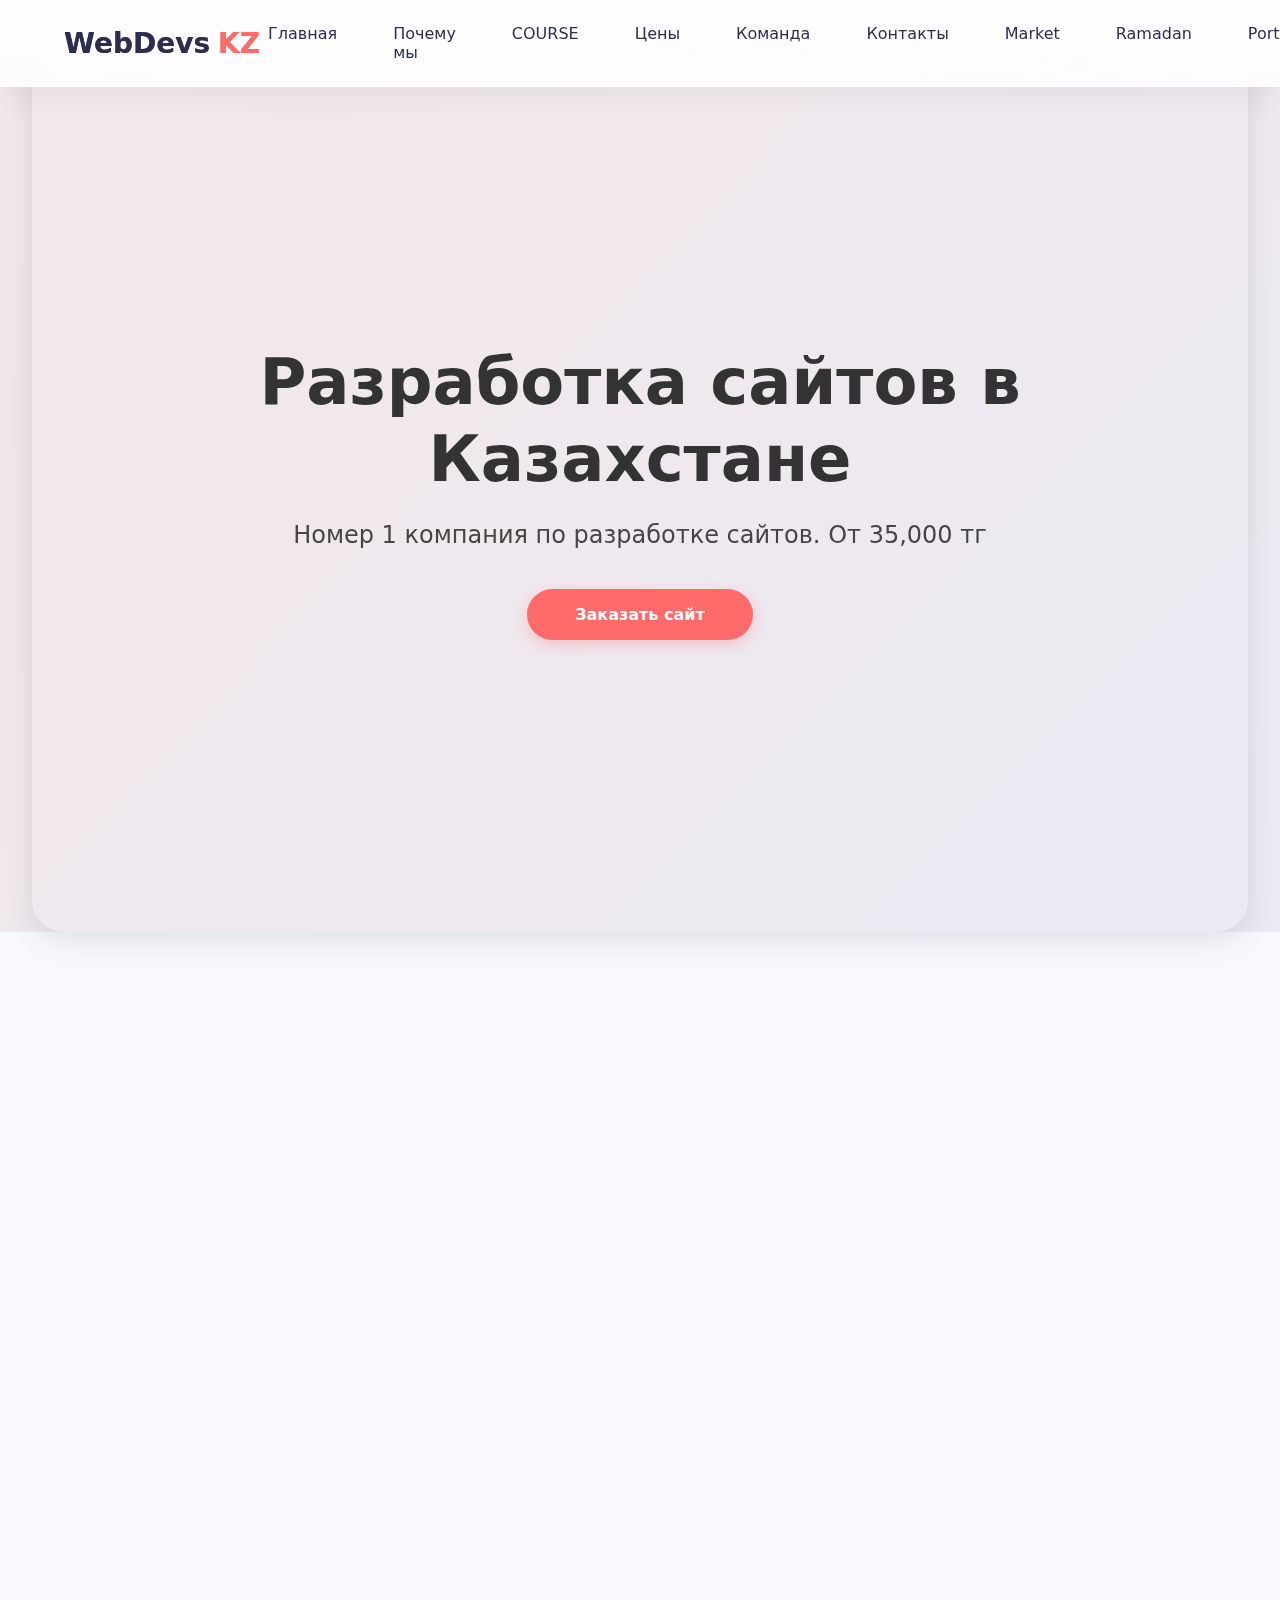
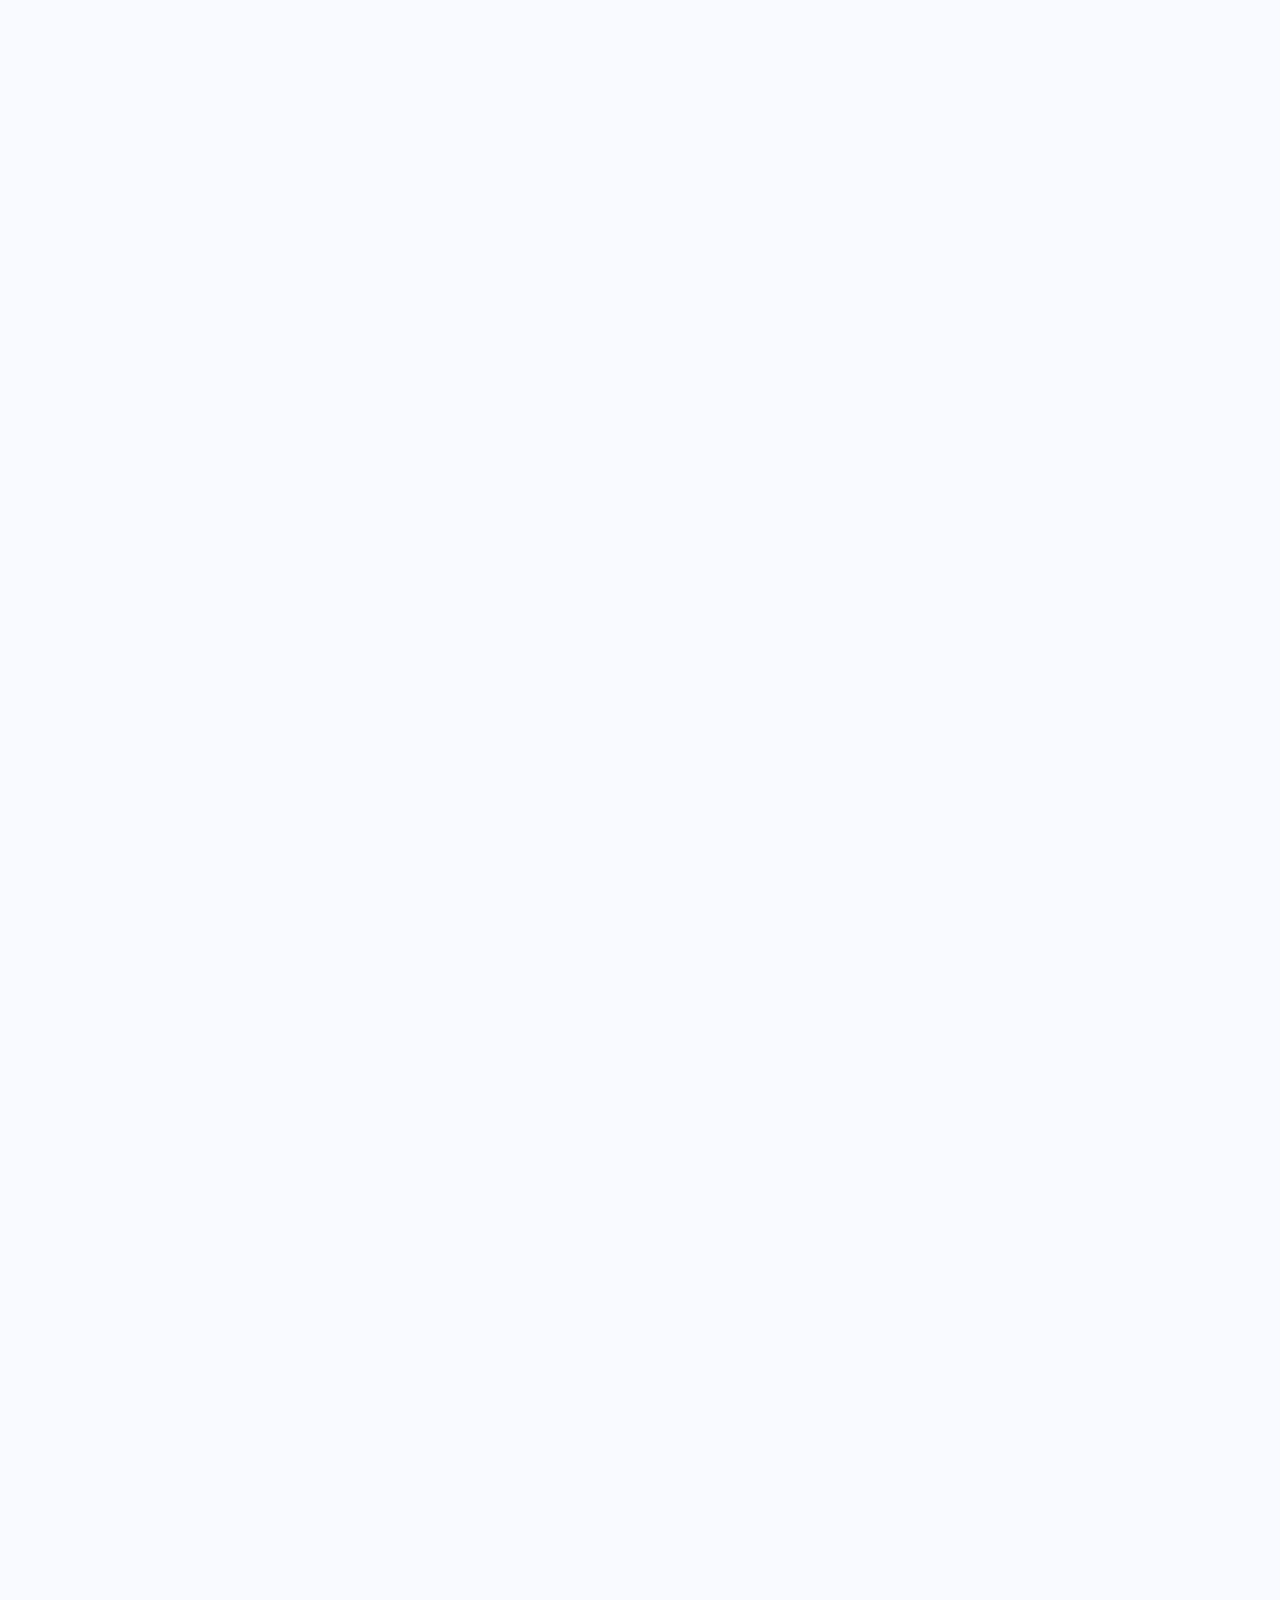
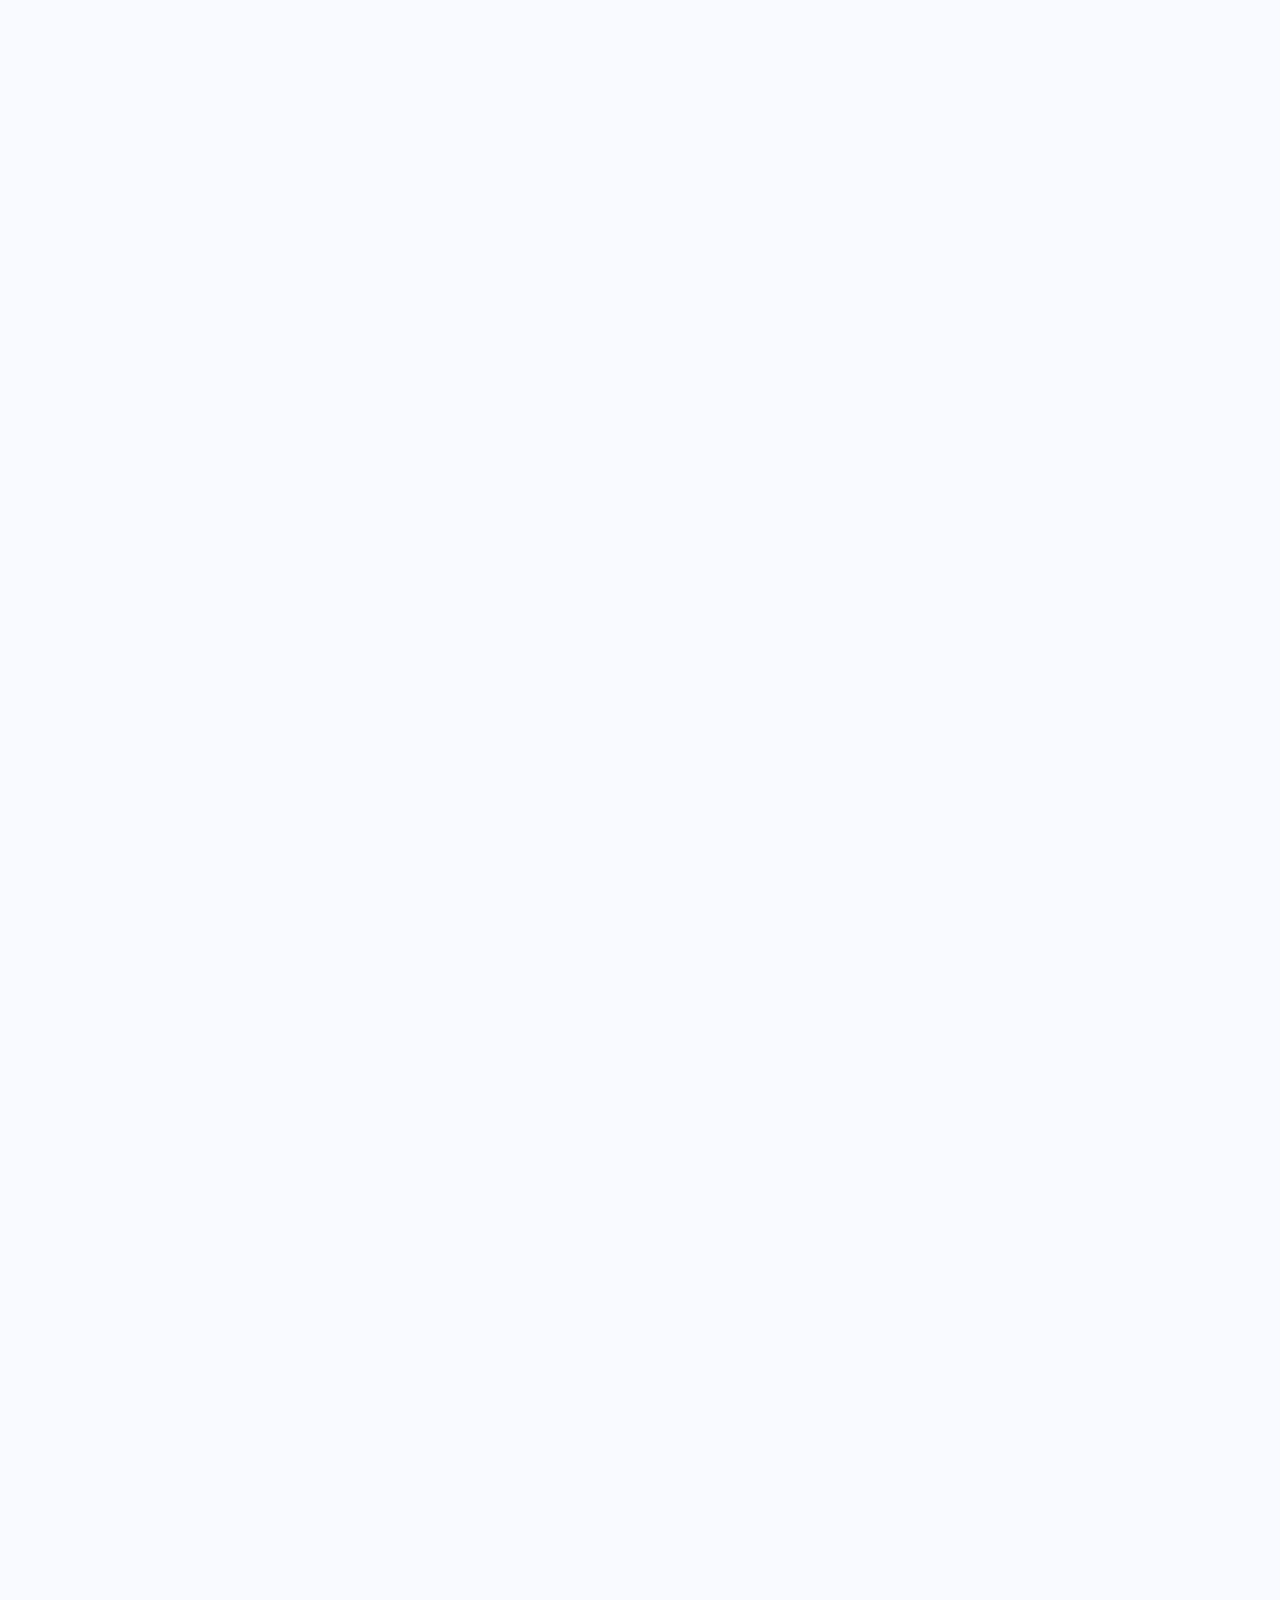
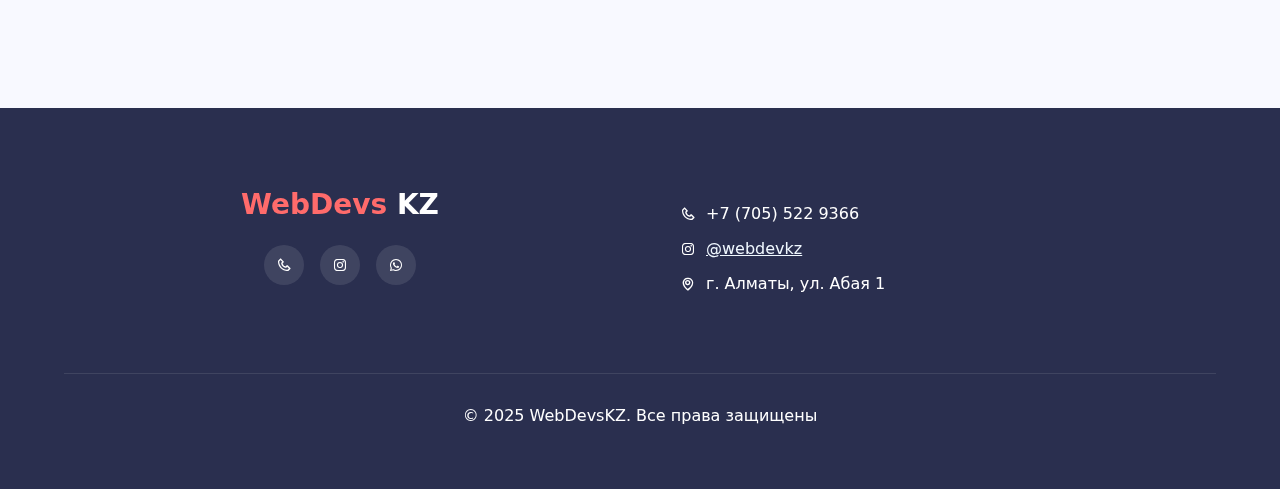
==== commit afd269e9: "lol" ====
--- a/index.html
+++ b/index.html
@@ -18,6 +18,7 @@
         <nav class="nav">
             <a href="#main" data-translate="nav.home">Главная</a>
             <a href="#why" data-translate="nav.why">Почему мы</a>
+            <a href="course.html">COURSE</a>
             <a href="#prices" data-translate="nav.prices">Цены</a>
             <a href="#team" data-translate="nav.team">Команда</a>
             <a href="#contacts" data-translate="nav.contacts">Контакты</a>
